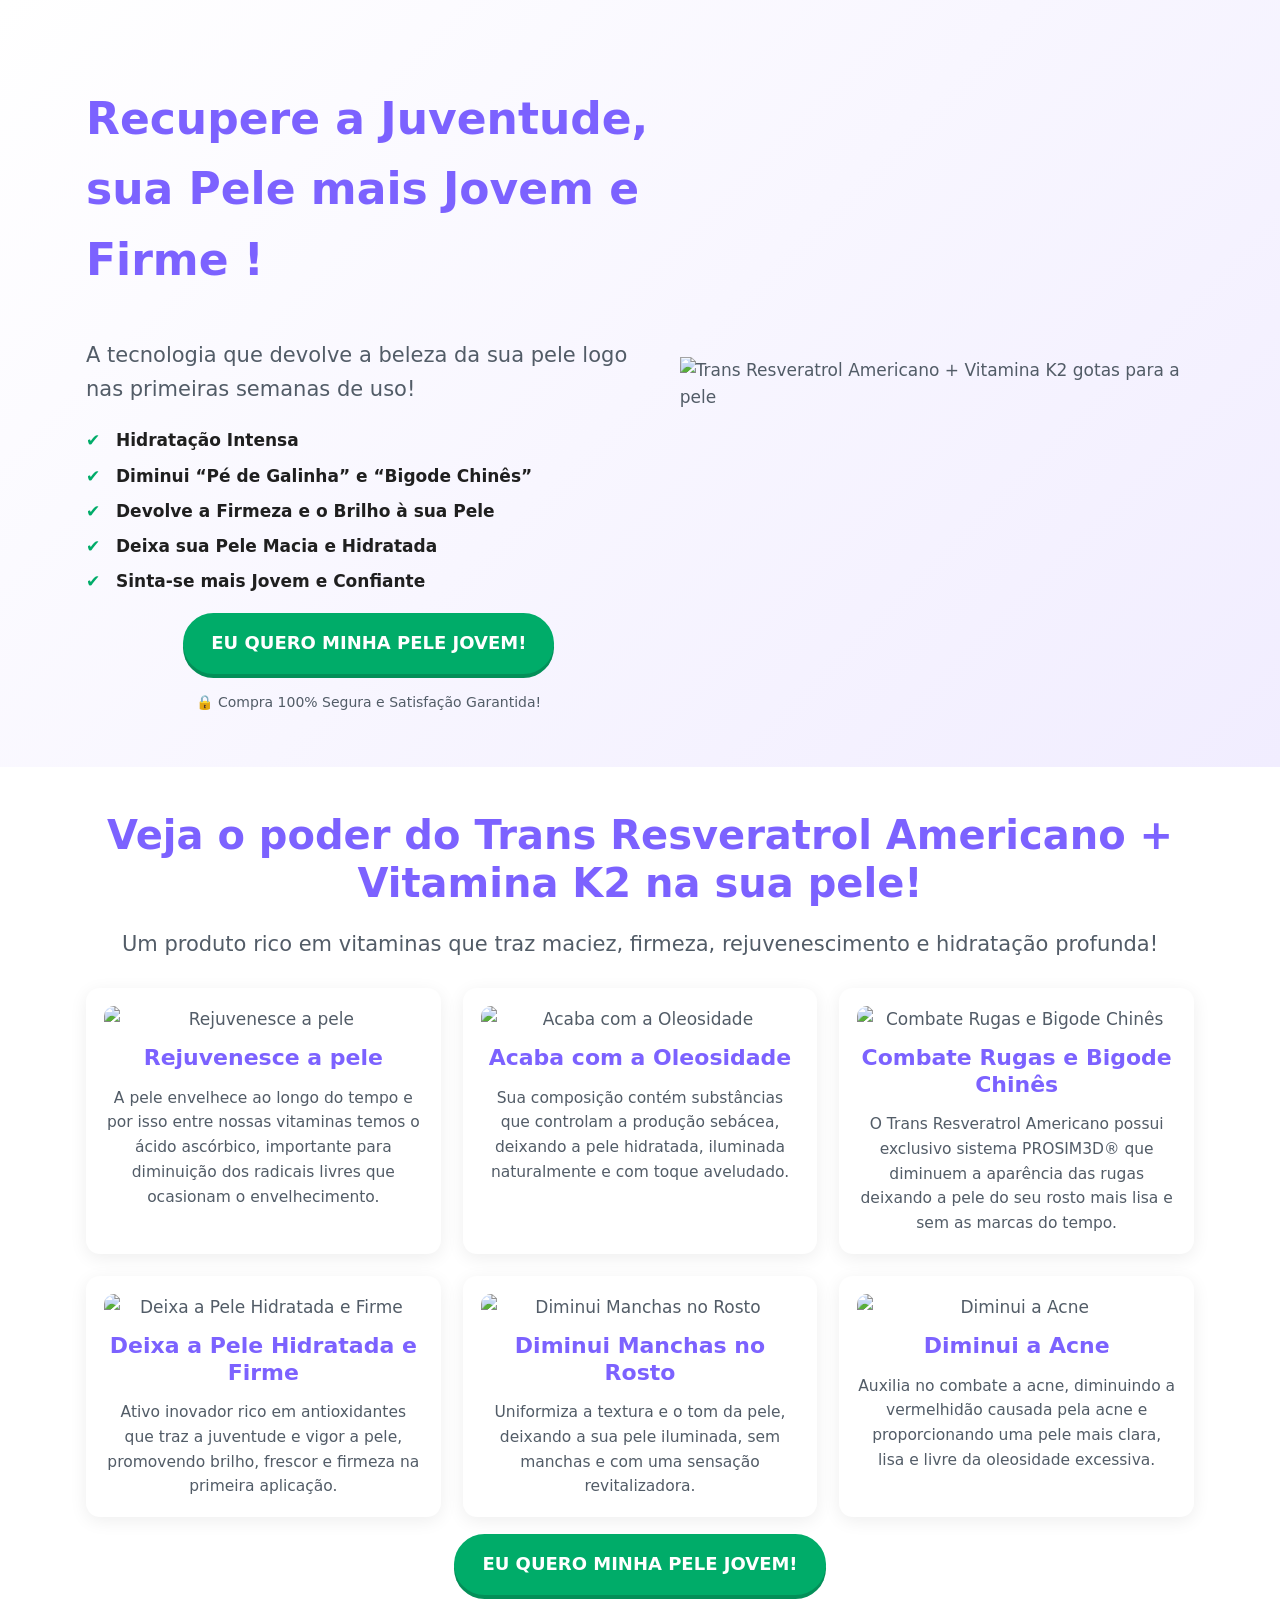
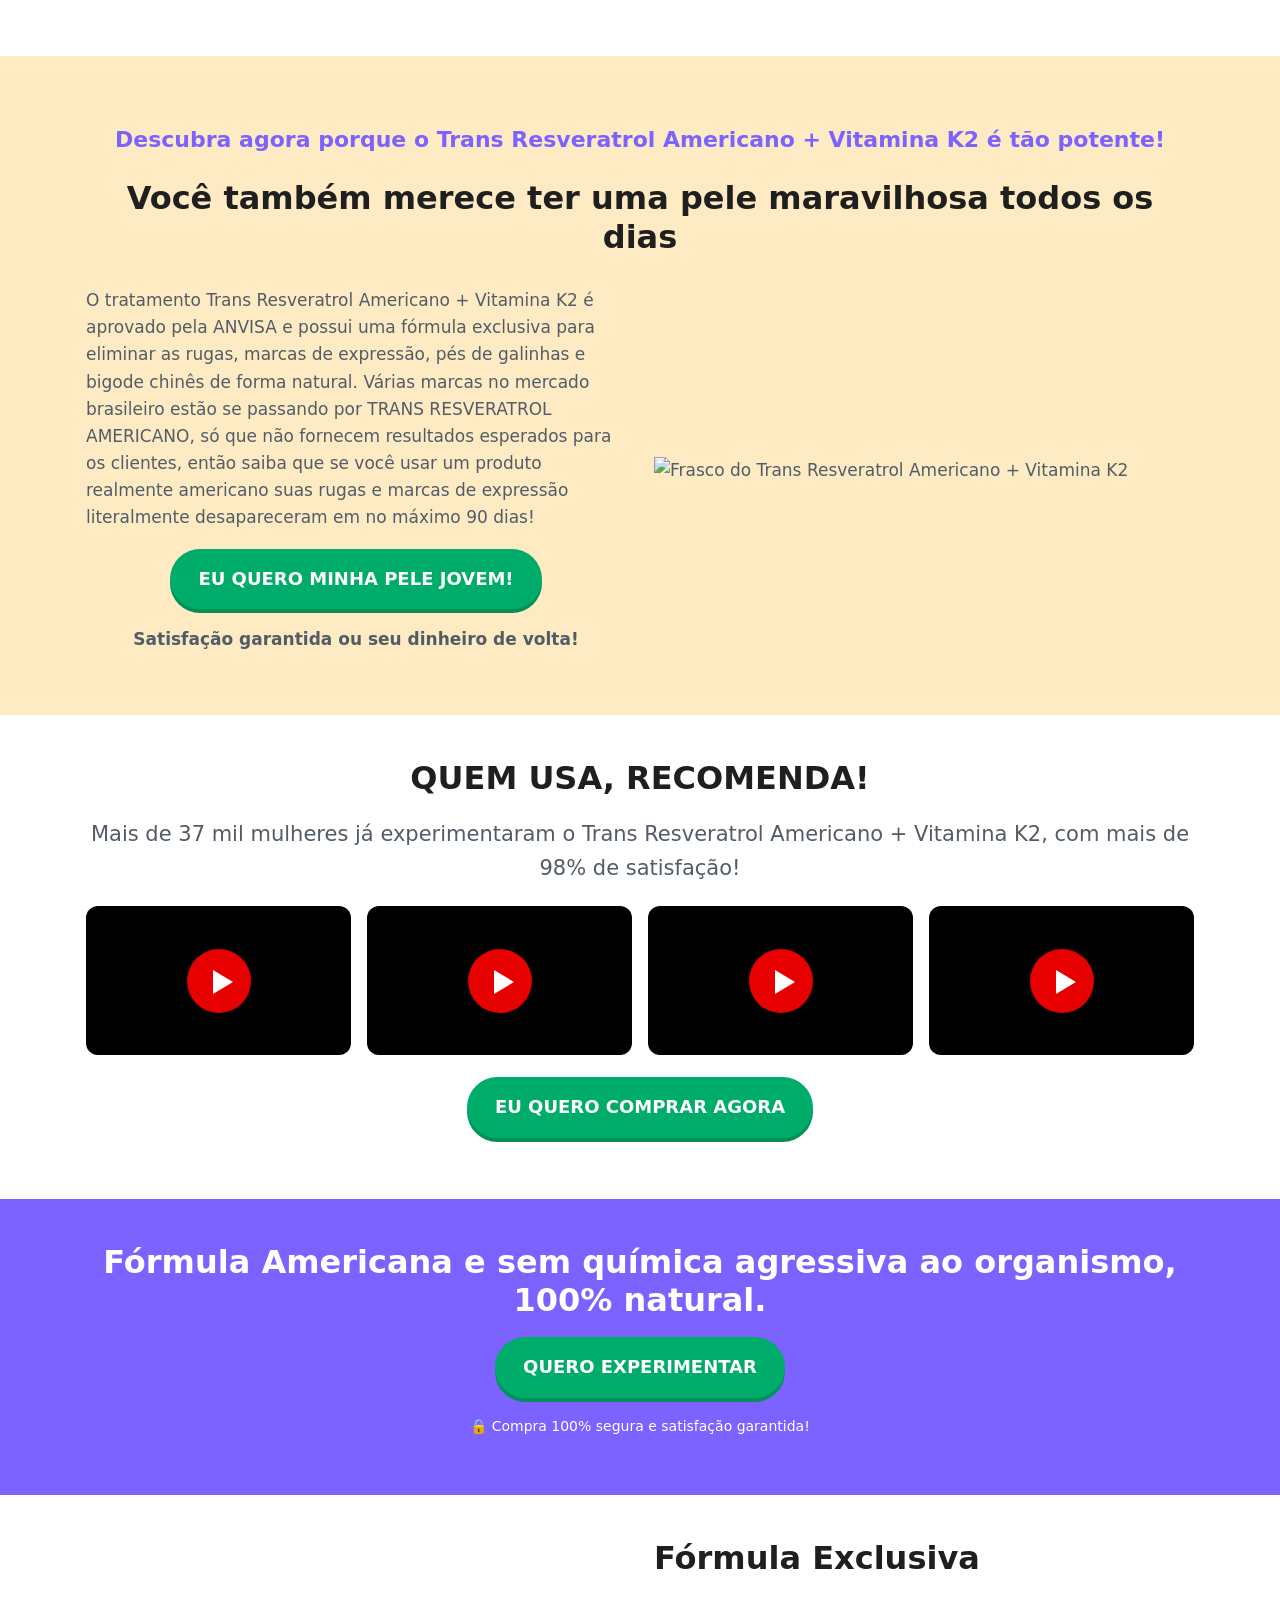
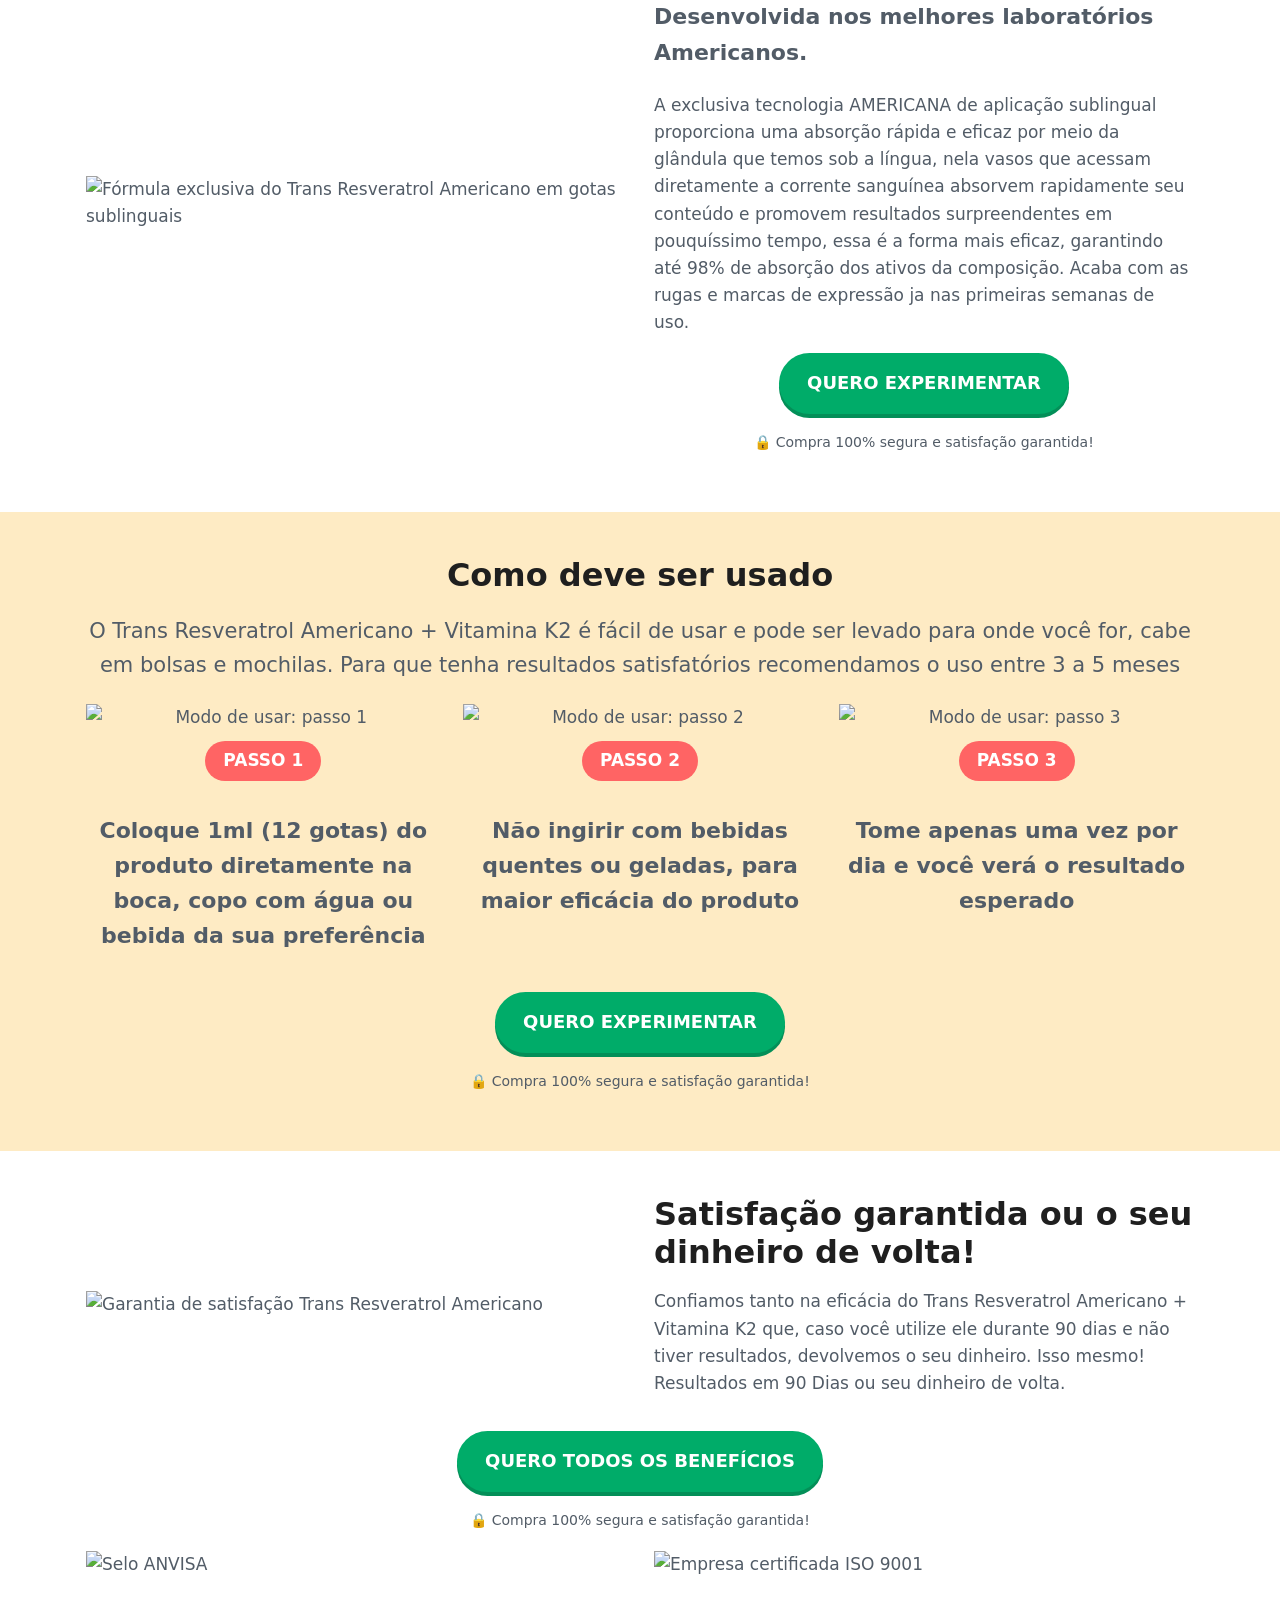
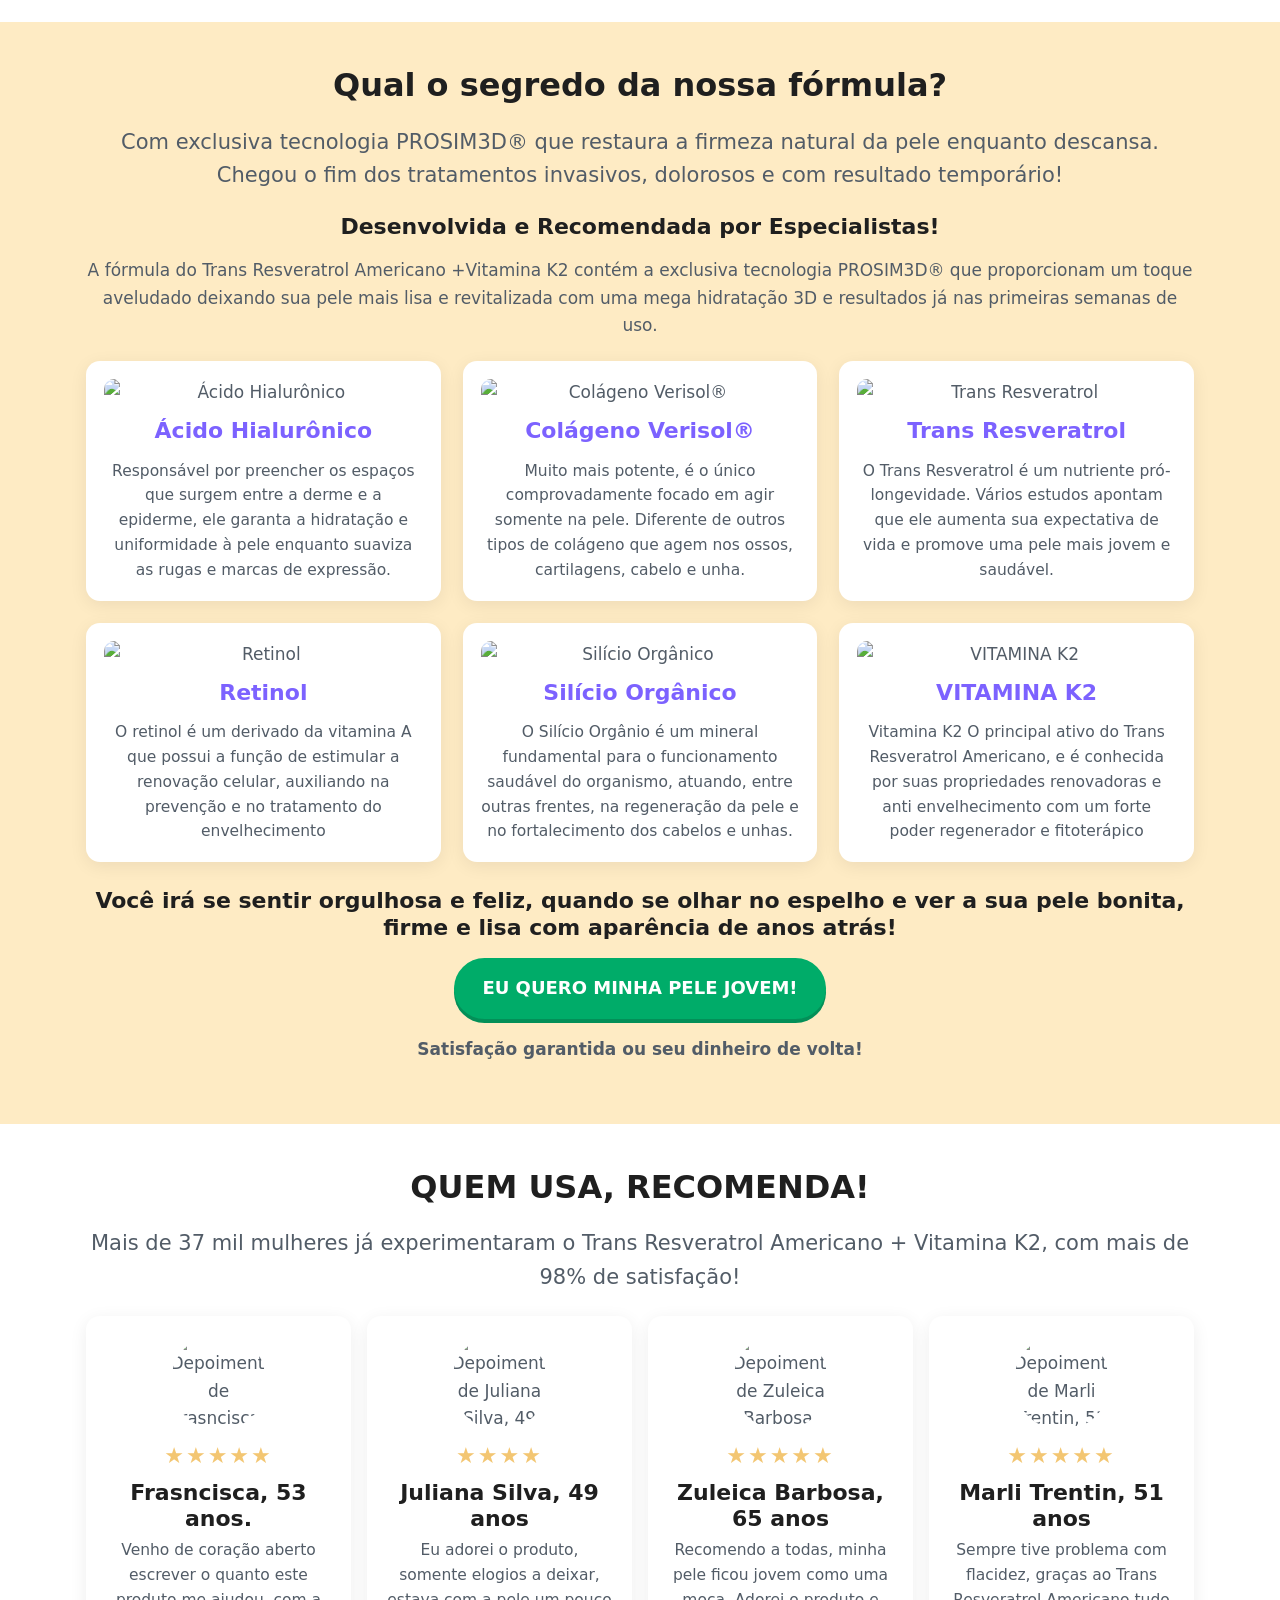
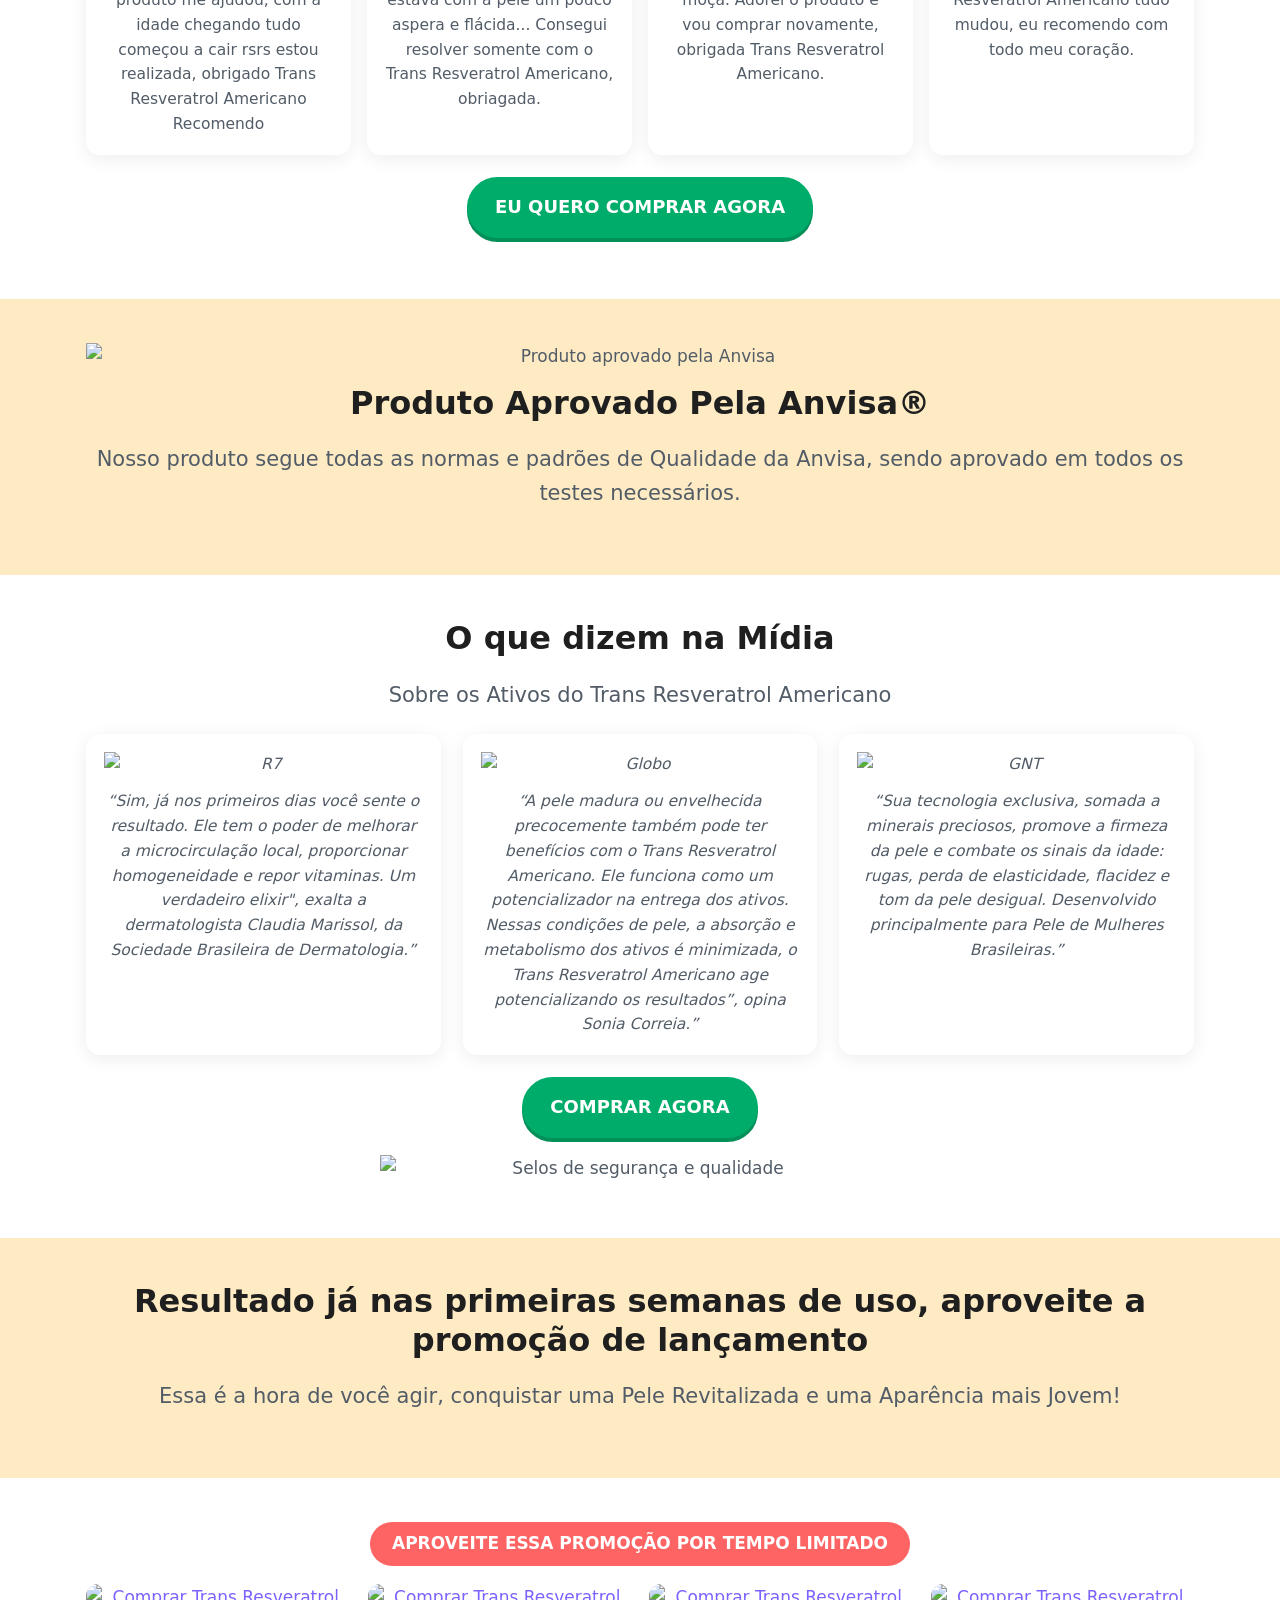
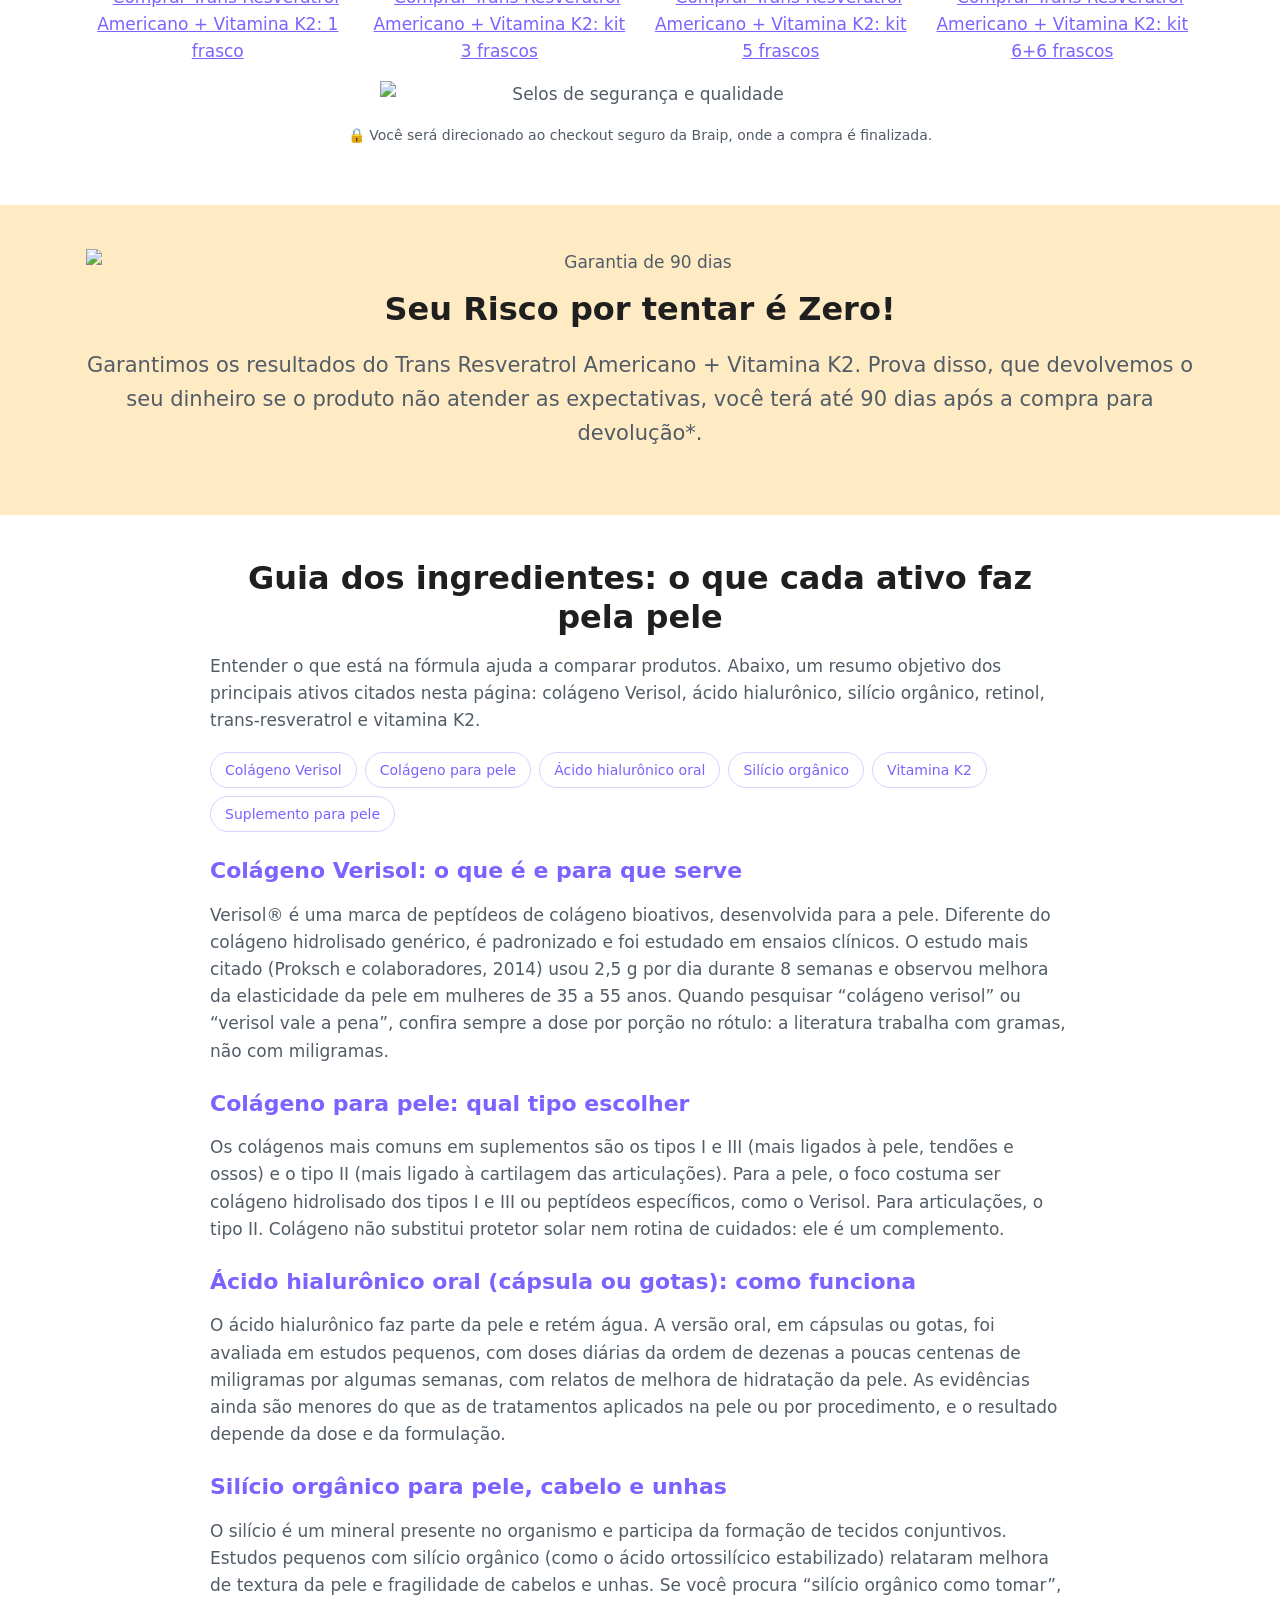
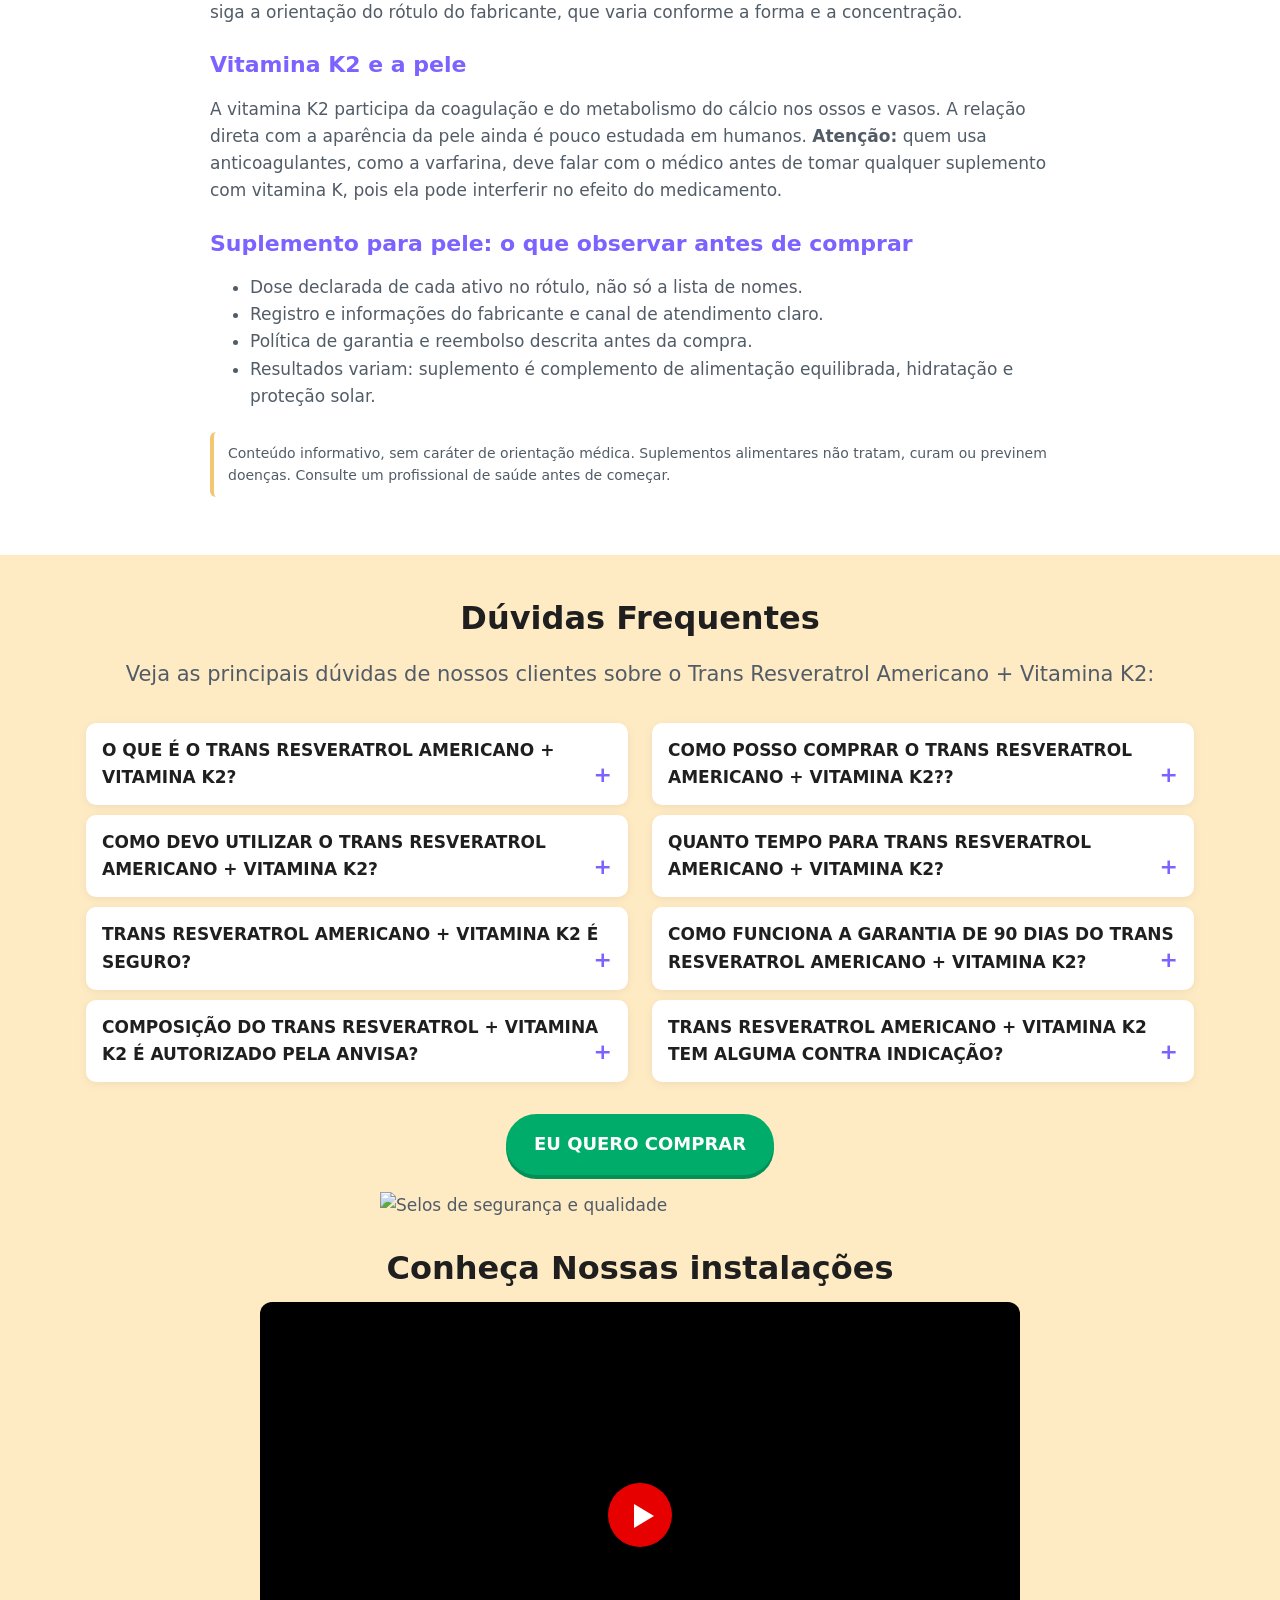
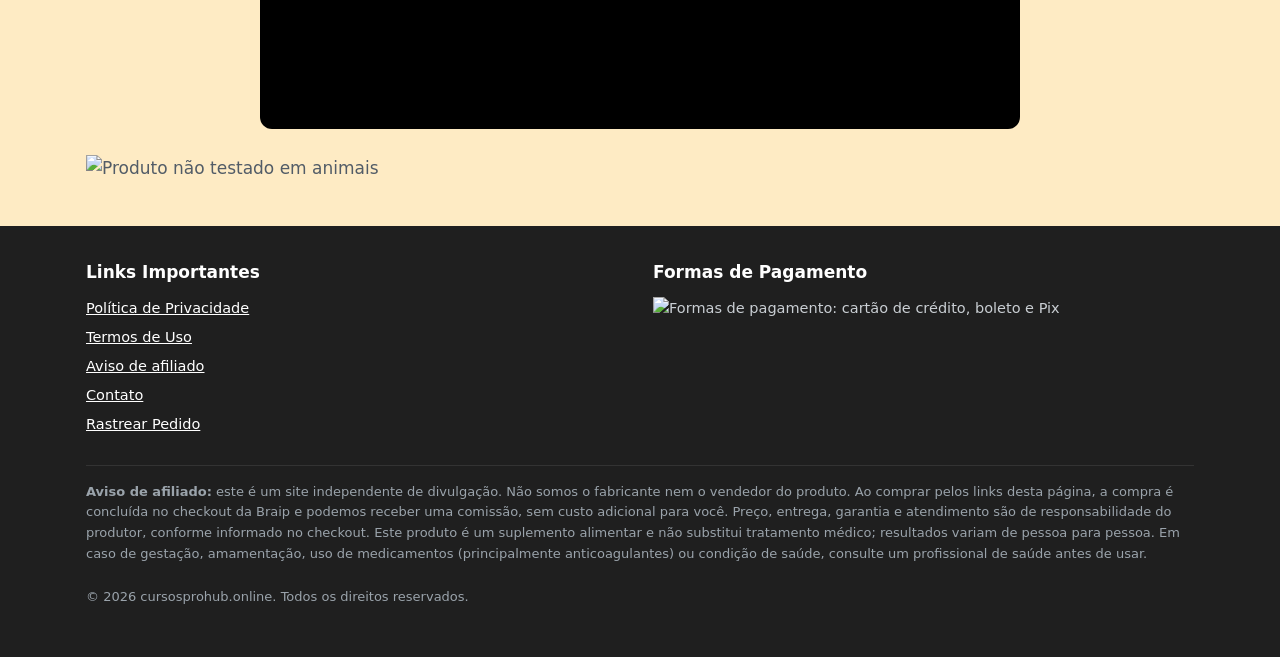
==== index.html @ bbdb51f5 "Site de afiliado Trans Resveratrol: home, páginas institucionais, SEO Co-Authored-By: Claude Sonnet " ====
<!doctype html>
<html lang="pt-BR">
<head>
<meta charset="utf-8">
<meta name="viewport" content="width=device-width,initial-scale=1">
<title>Trans Resveratrol Gotas + Vitamina K2 | Colágeno Verisol para a Pele</title>
<meta name="description" content="Trans Resveratrol Americano + Vitamina K2 em gotas: colágeno Verisol, ácido hialurônico, silício orgânico e retinol para a pele. Veja a fórmula, como usar e os kits.">
<meta name="robots" content="index,follow">
<link rel="canonical" href="https://cursosprohub.online/">
<meta name="theme-color" content="#7C62FF">
<meta property="og:type" content="website">
<meta property="og:locale" content="pt_BR">
<meta property="og:title" content="Trans Resveratrol Gotas + Vitamina K2 | Colágeno Verisol para a Pele">
<meta property="og:description" content="Trans Resveratrol Americano + Vitamina K2 em gotas: colágeno Verisol, ácido hialurônico, silício orgânico e retinol para a pele. Veja a fórmula, como usar e os kits.">
<meta property="og:url" content="https://cursosprohub.online/">
<meta property="og:image" content="https://cursosprohub.online/img/2024-11-Design-sem-nome-7-min.png">
<meta name="twitter:card" content="summary_large_image">
<link rel="stylesheet" href="css/style.css">
<link rel="preconnect" href="https://i.ytimg.com" crossorigin>
<script type="application/ld+json">
{"@context": "https://schema.org", "@graph": [{"@type": "WebSite", "@id": "https://cursosprohub.online/#website", "url": "https://cursosprohub.online/", "name": "Cursos Pro Hub", "inLanguage": "pt-BR"}, {"@type": "WebPage", "@id": "https://cursosprohub.online/#webpage", "url": "https://cursosprohub.online/", "name": "Trans Resveratrol Gotas + Vitamina K2 | Colágeno Verisol para a Pele", "description": "Trans Resveratrol Americano + Vitamina K2 em gotas: colágeno Verisol, ácido hialurônico, silício orgânico e retinol para a pele. Veja a fórmula, como usar e os kits.", "isPartOf": {"@id": "https://cursosprohub.online/#website"}, "inLanguage": "pt-BR", "primaryImageOfPage": {"@type": "ImageObject", "url": "https://cursosprohub.online/img/2024-11-Design-sem-nome-7-min.png"}}]}
</script>
<!-- GOOGLE SEARCH CONSOLE: cole aqui a meta tag de verificação do SEU domínio -->
<!-- GOOGLE TAG / GA4 / PIXEL SEUS: cole aqui (não use os do produtor) -->
</head>
<body>
<header class="hero"><div class="wrap"><div>
<p class="h2">Recupere a Juventude, sua Pele mais Jovem e Firme !</p>
<p class="sub">A tecnologia que devolve a beleza da sua pele logo nas primeiras semanas de uso!</p>
<ul class="checks"><li>Hidratação Intensa</li><li>Diminui “Pé de Galinha” e “Bigode Chinês”</li><li>Devolve a Firmeza e o Brilho à sua Pele</li><li>Deixa sua Pele Macia e Hidratada</li><li>Sinta-se mais Jovem e Confiante</li></ul>
<p class="center"><a class="btn" href="#preco">EU QUERO MINHA PELE JOVEM!</a></p><p class="safe center">Compra 100% Segura e Satisfação Garantida!</p></div><div><img src="img/2024-11-Design-sem-nome-7-min.png" onerror="this.onerror=null;this.src='https://trans-resveratrol.com/wp-content/uploads/2024/11/Design-sem-nome-7-min.png'" alt="Trans Resveratrol Americano + Vitamina K2 gotas para a pele" fetchpriority="high" ></div></div></header>
<main>
<section class="sec center"><div class="wrap">
<h1>Veja o poder do Trans Resveratrol Americano + Vitamina K2 na sua pele!</h1>
<p class="sub">Um produto rico em vitaminas que traz maciez, firmeza, rejuvenescimento e hidratação profunda!</p>
<div class="grid3" style="margin-top:26px">
<div class="card"><img src="img/2024-09-bnf1.jpeg" onerror="this.onerror=null;this.src='https://trans-resveratrol.com/wp-content/uploads/2024/09/bnf1.jpeg'" alt="Rejuvenesce a pele" loading="lazy" decoding="async" ><h3>Rejuvenesce a pele</h3><p>A pele envelhece ao longo do tempo e por isso entre nossas vitaminas temos o ácido ascórbico, importante para diminuição dos radicais livres que ocasionam o envelhecimento.</p></div>
<div class="card"><img src="img/2024-09-bnf2-2.jpeg" onerror="this.onerror=null;this.src='https://trans-resveratrol.com/wp-content/uploads/2024/09/bnf2-2.jpeg'" alt="Acaba com a Oleosidade" loading="lazy" decoding="async" ><h3>Acaba com a Oleosidade</h3><p>Sua composição contém substâncias que controlam a produção sebácea, deixando a pele hidratada, iluminada naturalmente e com toque aveludado.</p></div>
<div class="card"><img src="img/2024-09-bnf3-1.jpeg" onerror="this.onerror=null;this.src='https://trans-resveratrol.com/wp-content/uploads/2024/09/bnf3-1.jpeg'" alt="Combate Rugas e Bigode Chinês" loading="lazy" decoding="async" ><h3>Combate Rugas e Bigode Chinês</h3><p>O Trans Resveratrol Americano possui exclusivo sistema PROSIM3D® que diminuem a aparência das rugas deixando a pele do seu rosto mais lisa e sem as marcas do tempo.</p></div>
<div class="card"><img src="img/2024-09-bnf4-3.jpeg" onerror="this.onerror=null;this.src='https://trans-resveratrol.com/wp-content/uploads/2024/09/bnf4-3.jpeg'" alt="Deixa a Pele Hidratada e Firme" loading="lazy" decoding="async" ><h3>Deixa a Pele Hidratada e Firme</h3><p>Ativo inovador rico em antioxidantes que traz a juventude e vigor a pele, promovendo brilho, frescor e firmeza na primeira aplicação.</p></div>
<div class="card"><img src="img/2024-09-bnf5.jpeg" onerror="this.onerror=null;this.src='https://trans-resveratrol.com/wp-content/uploads/2024/09/bnf5.jpeg'" alt="Diminui Manchas no Rosto" loading="lazy" decoding="async" ><h3>Diminui Manchas no Rosto</h3><p>Uniformiza a textura e o tom da pele, deixando a sua pele iluminada, sem manchas e com uma sensação revitalizadora.</p></div>
<div class="card"><img src="img/2024-09-bnf6.jpeg" onerror="this.onerror=null;this.src='https://trans-resveratrol.com/wp-content/uploads/2024/09/bnf6.jpeg'" alt="Diminui a Acne" loading="lazy" decoding="async" ><h3>Diminui a Acne</h3><p>Auxilia no combate a acne, diminuindo a vermelhidão causada pela acne e proporcionando uma pele mais clara, lisa e livre da oleosidade excessiva.</p></div>
</div>
<p class="center"><a class="btn" href="#preco">EU QUERO MINHA PELE JOVEM!</a></p></div></section>
<section class="sec sec--creme"><div class="wrap">
<p class="h3 center" style="color:var(--roxo)">Descubra agora porque o Trans Resveratrol Americano + Vitamina K2 é tão potente!</p>
<h2 class="center">Você também merece ter uma pele maravilhosa todos os dias</h2>
<div class="two"><div>
<p>O tratamento Trans Resveratrol Americano + Vitamina K2 é aprovado pela ANVISA e possui uma fórmula exclusiva para eliminar as rugas, marcas de expressão, pés de galinhas e bigode chinês de forma natural. Várias marcas no mercado brasileiro estão se passando por TRANS RESVERATROL AMERICANO, só que não fornecem resultados esperados para os clientes, então saiba que se você usar um produto realmente americano suas rugas e marcas de expressão literalmente desapareceram em no máximo 90 dias!</p>
<p class="center"><a class="btn" href="#preco">EU QUERO MINHA PELE JOVEM!</a></p><p class="center"><strong>Satisfação garantida ou seu dinheiro de volta!</strong></p>
</div><div><img src="img/2024-11-Inserir-um-titulo-2-min.png" onerror="this.onerror=null;this.src='https://trans-resveratrol.com/wp-content/uploads/2024/11/Inserir-um-titulo-2-min.png'" alt="Frasco do Trans Resveratrol Americano + Vitamina K2" loading="lazy" decoding="async" ></div></div></div></section>
<section class="sec"><div class="wrap center">
<h2>QUEM USA, RECOMENDA!</h2>
<p class="sub">Mais de 37 mil mulheres já experimentaram o Trans Resveratrol Americano + Vitamina K2, com mais de 98% de satisfação!</p>
<div class="videos">
<button class="yt" type="button" data-id="k4KVqRj69Eo" aria-label="Depoimento 1" style="background-image:url(https://i.ytimg.com/vi/k4KVqRj69Eo/hqdefault.jpg)"></button>
<button class="yt" type="button" data-id="SPPKQ3X06C0" aria-label="Depoimento 2" style="background-image:url(https://i.ytimg.com/vi/SPPKQ3X06C0/hqdefault.jpg)"></button>
<button class="yt" type="button" data-id="vZ24VZGM20s" aria-label="Depoimento 3" style="background-image:url(https://i.ytimg.com/vi/vZ24VZGM20s/hqdefault.jpg)"></button>
<button class="yt" type="button" data-id="AN959-Y6QOg" aria-label="Depoimento 4" style="background-image:url(https://i.ytimg.com/vi/AN959-Y6QOg/hqdefault.jpg)"></button>
</div>
<div style="margin-top:22px"><p class="center"><a class="btn" href="#preco">EU QUERO COMPRAR AGORA</a></p></div></div></section>
<section class="sec sec--roxo center"><div class="wrap">
<h2>Fórmula Americana e sem química agressiva ao organismo, 100% natural.</h2>
<p class="center"><a class="btn" href="#preco">Quero experimentar</a></p><p class="safe center">Compra 100% segura e satisfação garantida!</p></div></section>
<section class="sec"><div class="wrap"><div class="two"><div><img src="img/2024-11-Inserir-um-titulo-3-min.png" onerror="this.onerror=null;this.src='https://trans-resveratrol.com/wp-content/uploads/2024/11/Inserir-um-titulo-3-min.png'" alt="Fórmula exclusiva do Trans Resveratrol Americano em gotas sublinguais" loading="lazy" decoding="async" ></div><div>
<h2>Fórmula Exclusiva</h2>
<p class="h3">Desenvolvida nos melhores laboratórios Americanos.</p>
<p>A exclusiva tecnologia AMERICANA de aplicação sublingual proporciona uma absorção rápida e eficaz por meio da glândula que temos sob a língua, nela vasos que acessam diretamente a corrente sanguínea absorvem rapidamente seu conteúdo e promovem resultados surpreendentes em pouquíssimo tempo, essa é a forma mais eficaz, garantindo até 98% de absorção dos ativos da composição. Acaba com as rugas e marcas de expressão ja nas primeiras semanas de uso.</p>
<p class="center"><a class="btn" href="#preco">Quero experimentar</a></p><p class="safe center">Compra 100% segura e satisfação garantida!</p></div></div></div></section>
<section class="sec sec--creme"><div class="wrap center">
<h2>Como deve ser usado</h2>
<p class="sub">O Trans Resveratrol Americano + Vitamina K2 é fácil de usar e pode ser levado para onde você for, cabe em bolsas e mochilas. Para que tenha resultados satisfatórios recomendamos o uso entre 3 a 5 meses</p>
<div class="steps" style="margin-top:22px">
<div class="step"><img src="img/2024-09-Modo-de-usar-1-3.png" onerror="this.onerror=null;this.src='https://trans-resveratrol.com/wp-content/uploads/2024/09/Modo-de-usar-1-3.png'" alt="Modo de usar: passo 1" loading="lazy" decoding="async" ><span class="tag">PASSO 1</span><p class="h3">Coloque 1ml (12 gotas) do produto diretamente na boca, copo com água ou bebida da sua preferência</p></div>
<div class="step"><img src="img/2024-09-Modo-de-usar-2-2.png" onerror="this.onerror=null;this.src='https://trans-resveratrol.com/wp-content/uploads/2024/09/Modo-de-usar-2-2.png'" alt="Modo de usar: passo 2" loading="lazy" decoding="async" ><span class="tag">PASSO 2</span><p class="h3">Não ingirir com bebidas quentes ou geladas, para maior eficácia do produto</p></div>
<div class="step"><img src="img/2024-09-Modo-de-usar-3-1.png" onerror="this.onerror=null;this.src='https://trans-resveratrol.com/wp-content/uploads/2024/09/Modo-de-usar-3-1.png'" alt="Modo de usar: passo 3" loading="lazy" decoding="async" ><span class="tag">PASSO 3</span><p class="h3">Tome apenas uma vez por dia e você verá o resultado esperado</p></div>
</div>
<p class="center"><a class="btn" href="#preco">Quero experimentar</a></p><p class="safe center">Compra 100% segura e satisfação garantida!</p></div></section>
<section class="sec"><div class="wrap">
<div class="two"><div><img src="img/2024-11-Resveratrol-Adalberto-2-min.png" onerror="this.onerror=null;this.src='https://trans-resveratrol.com/wp-content/uploads/2024/11/Resveratrol-Adalberto-2-min.png'" alt="Garantia de satisfação Trans Resveratrol Americano" loading="lazy" decoding="async" ></div><div>
<h2>Satisfação garantida ou o seu dinheiro de volta!</h2>
<p>Confiamos tanto na eficácia do Trans Resveratrol Americano + Vitamina K2 que, caso você utilize ele durante 90 dias e não tiver resultados, devolvemos o seu dinheiro. Isso mesmo! Resultados em 90 Dias ou seu dinheiro de volta.</p></div></div>
<p class="center"><a class="btn" href="#preco">Quero todos os benefícios</a></p><p class="safe center">Compra 100% segura e satisfação garantida!</p><div class="two" style="margin-top:20px"><div><img src="img/2024-09-anvisa.png" onerror="this.onerror=null;this.src='https://trans-resveratrol.com/wp-content/uploads/2024/09/anvisa.png'" alt="Selo ANVISA" loading="lazy" decoding="async" ></div><div><img src="img/2024-09-empresa-certificada-iso-9001.png" onerror="this.onerror=null;this.src='https://trans-resveratrol.com/wp-content/uploads/2024/09/empresa-certificada-iso-9001.png'" alt="Empresa certificada ISO 9001" loading="lazy" decoding="async" ></div></div></div></section>
<section class="sec sec--creme" id="formula"><div class="wrap center">
<h2>Qual o segredo da nossa fórmula?</h2>
<p class="sub">Com exclusiva tecnologia PROSIM3D® que restaura a firmeza natural da pele enquanto descansa. Chegou o fim dos tratamentos invasivos, dolorosos e com resultado temporário!</p>
<h3 style="margin-top:18px">Desenvolvida e Recomendada por Especialistas!</h3>
<p>A fórmula do Trans Resveratrol Americano +Vitamina K2 contém a exclusiva tecnologia PROSIM3D® que proporcionam um toque aveludado deixando sua pele mais lisa e revitalizada com uma mega hidratação 3D e resultados já nas primeiras semanas de uso.</p>
<div class="grid3" style="margin-top:22px">
<div class="card"><img src="img/2024-09-icon-formula2.jpeg" onerror="this.onerror=null;this.src='https://trans-resveratrol.com/wp-content/uploads/2024/09/icon-formula2.jpeg'" alt="Ácido Hialurônico" loading="lazy" decoding="async" ><h3>Ácido Hialurônico</h3><p>Responsável por preencher os espaços que surgem entre a derme e a epiderme, ele garanta a hidratação e uniformidade à pele enquanto suaviza as rugas e marcas de expressão.</p></div>
<div class="card"><img src="img/2024-09-icon-formula3.jpeg" onerror="this.onerror=null;this.src='https://trans-resveratrol.com/wp-content/uploads/2024/09/icon-formula3.jpeg'" alt="Colágeno Verisol®" loading="lazy" decoding="async" ><h3>Colágeno Verisol®</h3><p>Muito mais potente, é o único comprovadamente focado em agir somente na pele. Diferente de outros tipos de colágeno que agem nos ossos, cartilagens, cabelo e unha.</p></div>
<div class="card"><img src="img/2024-09-icon-formula1.jpeg" onerror="this.onerror=null;this.src='https://trans-resveratrol.com/wp-content/uploads/2024/09/icon-formula1.jpeg'" alt="Trans Resveratrol" loading="lazy" decoding="async" ><h3>Trans Resveratrol</h3><p>O Trans Resveratrol é um nutriente pró-longevidade. Vários estudos apontam que ele aumenta sua expectativa de vida e promove uma pele mais jovem e saudável.</p></div>
<div class="card"><img src="img/2024-09-icon-formula4.jpeg" onerror="this.onerror=null;this.src='https://trans-resveratrol.com/wp-content/uploads/2024/09/icon-formula4.jpeg'" alt="Retinol" loading="lazy" decoding="async" ><h3>Retinol</h3><p>O retinol é um derivado da vitamina A que possui a função de estimular a renovação celular, auxiliando na prevenção e no tratamento do envelhecimento</p></div>
<div class="card"><img src="img/2024-09-b6.jpg" onerror="this.onerror=null;this.src='https://trans-resveratrol.com/wp-content/uploads/2024/09/b6.jpg'" alt="Silício Orgânico" loading="lazy" decoding="async" ><h3>Silício Orgânico</h3><p>O Silício Orgânio é um mineral fundamental para o funcionamento saudável do organismo, atuando, entre outras frentes, na regeneração da pele e no fortalecimento dos cabelos e unhas.</p></div>
<div class="card"><img src="img/2024-09-K2-REDONDO.png" onerror="this.onerror=null;this.src='https://trans-resveratrol.com/wp-content/uploads/2024/09/K2-REDONDO.png'" alt="VITAMINA K2" loading="lazy" decoding="async" ><h3>VITAMINA K2</h3><p>Vitamina K2 O principal ativo do Trans Resveratrol Americano, e é conhecida por suas propriedades renovadoras e anti envelhecimento com um forte poder regenerador e fitoterápico</p></div>
</div>
<h3 style="margin-top:26px">Você irá se sentir orgulhosa e feliz, quando se olhar no espelho e ver a sua pele bonita, firme e lisa com aparência de anos atrás!</h3>
<p class="center"><a class="btn" href="#preco">EU QUERO MINHA PELE JOVEM!</a></p><p class="center"><strong>Satisfação garantida ou seu dinheiro de volta!</strong></p></div></section>
<section class="sec"><div class="wrap center">
<h2>QUEM USA, RECOMENDA!</h2>
<p class="sub">Mais de 37 mil mulheres já experimentaram o Trans Resveratrol Americano + Vitamina K2, com mais de 98% de satisfação!</p>
<div class="videos" style="margin-top:22px">
<div class="depo"><img src="img/2024-09-cliente-2-1.webp" onerror="this.onerror=null;this.src='https://trans-resveratrol.com/wp-content/uploads/2024/09/cliente-2-1.webp'" alt="Depoimento de Frasncisca, 53 anos" loading="lazy" decoding="async" ><div class="stars" aria-hidden="true">★★★★★</div><h3>Frasncisca, 53 anos.</h3><p>Venho de coração aberto escrever o quanto este produto me ajudou, com a idade chegando tudo começou a cair rsrs estou realizada, obrigado Trans Resveratrol Americano Recomendo</p></div>
<div class="depo"><img src="img/2024-09-cliente-4-1.webp" onerror="this.onerror=null;this.src='https://trans-resveratrol.com/wp-content/uploads/2024/09/cliente-4-1.webp'" alt="Depoimento de Juliana Silva, 49 anos" loading="lazy" decoding="async" ><div class="stars" aria-hidden="true">★★★★</div><h3>Juliana Silva, 49 anos</h3><p>Eu adorei o produto, somente elogios a deixar, estava com a pele um pouco aspera e flácida... Consegui resolver somente com o Trans Resveratrol Americano, obriagada.</p></div>
<div class="depo"><img src="img/2024-09-cliente-1-1.webp" onerror="this.onerror=null;this.src='https://trans-resveratrol.com/wp-content/uploads/2024/09/cliente-1-1.webp'" alt="Depoimento de Zuleica Barbosa, 65 anos" loading="lazy" decoding="async" ><div class="stars" aria-hidden="true">★★★★★</div><h3>Zuleica Barbosa, 65 anos</h3><p>Recomendo a todas, minha pele ficou jovem como uma moça. Adorei o produto e vou comprar novamente, obrigada Trans Resveratrol Americano.</p></div>
<div class="depo"><img src="img/2024-09-cliente-5-1.webp" onerror="this.onerror=null;this.src='https://trans-resveratrol.com/wp-content/uploads/2024/09/cliente-5-1.webp'" alt="Depoimento de Marli Trentin, 51 anos" loading="lazy" decoding="async" ><div class="stars" aria-hidden="true">★★★★★</div><h3>Marli Trentin, 51 anos</h3><p>Sempre tive problema com flacidez, graças ao Trans Resveratrol Americano tudo mudou, eu recomendo com todo meu coração.</p></div>
</div>
<div style="margin-top:22px"><p class="center"><a class="btn" href="#preco">EU QUERO COMPRAR AGORA</a></p></div></div></section>
<section class="sec sec--creme"><div class="wrap center"><img src="img/2024-11-Resveratrol-Adalberto-1-min.png" onerror="this.onerror=null;this.src='https://trans-resveratrol.com/wp-content/uploads/2024/11/Resveratrol-Adalberto-1-min.png'" alt="Produto aprovado pela Anvisa" loading="lazy" decoding="async" style="margin:0 auto 14px"><h2>Produto Aprovado Pela Anvisa®</h2>
<p class="sub">Nosso produto segue todas as normas e padrões de Qualidade da Anvisa, sendo aprovado em todos os testes necessários.</p></div></section>
<section class="sec midia"><div class="wrap center">
<h2>O que dizem na Mídia</h2>
<p class="sub">Sobre os Ativos do Trans Resveratrol Americano</p>
<div class="grid3" style="margin-top:22px">
<blockquote><img src="img/2024-09-r7-1-1.webp" onerror="this.onerror=null;this.src='https://trans-resveratrol.com/wp-content/uploads/2024/09/r7-1-1.webp'" alt="R7" loading="lazy" decoding="async" >“Sim, já nos primeiros dias você sente o resultado. Ele tem o poder de melhorar a microcirculação local, proporcionar homogeneidade e repor vitaminas. Um verdadeiro elixir", exalta a dermatologista Claudia Marissol, da Sociedade Brasileira de Dermatologia.”</blockquote>
<blockquote><img src="img/2024-09-globo-1-1.webp" onerror="this.onerror=null;this.src='https://trans-resveratrol.com/wp-content/uploads/2024/09/globo-1-1.webp'" alt="Globo" loading="lazy" decoding="async" >“A pele madura ou envelhecida precocemente também pode ter benefícios com o Trans Resveratrol Americano. Ele funciona como um potencializador na entrega dos ativos. Nessas condições de pele, a absorção e metabolismo dos ativos é minimizada, o Trans Resveratrol Americano age potencializando os resultados”, opina Sonia Correia.”</blockquote>
<blockquote><img src="img/2024-09-gnt-1.webp" onerror="this.onerror=null;this.src='https://trans-resveratrol.com/wp-content/uploads/2024/09/gnt-1.webp'" alt="GNT" loading="lazy" decoding="async" >“Sua tecnologia exclusiva, somada a minerais preciosos, promove a firmeza da pele e combate os sinais da idade: rugas, perda de elasticidade, flacidez e tom da pele desigual. Desenvolvido principalmente para Pele de Mulheres Brasileiras.”</blockquote>
</div>
<div style="margin-top:22px"><p class="center"><a class="btn" href="#preco">COMPRAR AGORA</a></p></div><img src="img/2024-09-selos-2.png" onerror="this.onerror=null;this.src='https://trans-resveratrol.com/wp-content/uploads/2024/09/selos-2.png'" alt="Selos de segurança e qualidade" loading="lazy" decoding="async" class="selos"></div></section>
<section class="sec sec--creme center"><div class="wrap">
<h2>Resultado já nas primeiras semanas de uso, aproveite a promoção de lançamento</h2>
<p class="sub">Essa é a hora de você agir, conquistar uma Pele Revitalizada e uma Aparência mais Jovem!</p>
</div></section>
<section class="sec center" id="preco"><div class="wrap">
<span class="badge">APROVEITE ESSA PROMOÇÃO POR TEMPO LIMITADO</span>
<div class="preco-grid">
<a href="https://ev.braip.com/ref?pl=plaz049m&ck=chepw40z&af=afijpz4jlj" target="_blank" rel="sponsored nofollow noopener"><img src="img/2024-12-3.png" onerror="this.onerror=null;this.src='https://trans-resveratrol.com/wp-content/uploads/2024/12/3.png'" alt="Comprar Trans Resveratrol Americano + Vitamina K2: 1 frasco" loading="lazy" decoding="async" ></a>
<a href="https://ev.braip.com/ref?pl=plaglr1v&ck=che75dwl&af=afijpz4jlj" target="_blank" rel="sponsored nofollow noopener"><img src="img/2024-12-2-4.png" onerror="this.onerror=null;this.src='https://trans-resveratrol.com/wp-content/uploads/2024/12/2-4.png'" alt="Comprar Trans Resveratrol Americano + Vitamina K2: kit 3 frascos" loading="lazy" decoding="async" ></a>
<a href="https://ev.braip.com/ref?pl=plaglrvm&ck=che75dwl&af=afijpz4jlj" target="_blank" rel="sponsored nofollow noopener"><img src="img/2024-12-1-3.png" onerror="this.onerror=null;this.src='https://trans-resveratrol.com/wp-content/uploads/2024/12/1-3.png'" alt="Comprar Trans Resveratrol Americano + Vitamina K2: kit 5 frascos" loading="lazy" decoding="async" ></a>
<a href="https://ev.braip.com/ref?pl=plazwngz&ck=che75dwl&af=afijpz4jlj" target="_blank" rel="sponsored nofollow noopener"><img src="img/2024-12-Kits-Trans-Resveratrol-Gotas-Canva.jpg" onerror="this.onerror=null;this.src='https://trans-resveratrol.com/wp-content/uploads/2024/12/Kits-Trans-Resveratrol-Gotas-Canva.jpg'" alt="Comprar Trans Resveratrol Americano + Vitamina K2: kit 6+6 frascos" loading="lazy" decoding="async" ></a>
</div><img src="img/2024-09-selos-2.png" onerror="this.onerror=null;this.src='https://trans-resveratrol.com/wp-content/uploads/2024/09/selos-2.png'" alt="Selos de segurança e qualidade" loading="lazy" decoding="async" class="selos"><p class="safe">Você será direcionado ao checkout seguro da Braip, onde a compra é finalizada.</p></div></section>
<section class="sec sec--creme center"><div class="wrap"><img src="img/2024-09-90-dias.jpg" onerror="this.onerror=null;this.src='https://trans-resveratrol.com/wp-content/uploads/2024/09/90-dias.jpg'" alt="Garantia de 90 dias" loading="lazy" decoding="async" style="margin:0 auto 14px"><h2>Seu Risco por tentar é Zero!</h2>
<p class="sub">Garantimos os resultados do Trans Resveratrol Americano + Vitamina K2. Prova disso, que devolvemos o seu dinheiro se o produto não atender as expectativas, você terá até 90 dias após a compra para devolução*.</p></div></section>
<section class="sec" id="guia"><div class="wrap"><div class="guia">
<h2 class="center">Guia dos ingredientes: o que cada ativo faz pela pele</h2>
<p>Entender o que está na fórmula ajuda a comparar produtos. Abaixo, um resumo objetivo dos principais ativos citados nesta página: colágeno Verisol, ácido hialurônico, silício orgânico, retinol, trans-resveratrol e vitamina K2.</p>
<ul class="toc"><li><a href="#verisol">Colágeno Verisol</a></li><li><a href="#colageno-pele">Colágeno para pele</a></li><li><a href="#hialuronico">Ácido hialurônico oral</a></li><li><a href="#silicio">Silício orgânico</a></li><li><a href="#k2">Vitamina K2</a></li><li><a href="#suplemento-pele">Suplemento para pele</a></li></ul>

<h3 id="verisol">Colágeno Verisol: o que é e para que serve</h3>
<p>Verisol® é uma marca de peptídeos de colágeno bioativos, desenvolvida para a pele. Diferente do colágeno hidrolisado genérico, é padronizado e foi estudado em ensaios clínicos. O estudo mais citado (Proksch e colaboradores, 2014) usou 2,5 g por dia durante 8 semanas e observou melhora da elasticidade da pele em mulheres de 35 a 55 anos. Quando pesquisar “colágeno verisol” ou “verisol vale a pena”, confira sempre a dose por porção no rótulo: a literatura trabalha com gramas, não com miligramas.</p>

<h3 id="colageno-pele">Colágeno para pele: qual tipo escolher</h3>
<p>Os colágenos mais comuns em suplementos são os tipos I e III (mais ligados à pele, tendões e ossos) e o tipo II (mais ligado à cartilagem das articulações). Para a pele, o foco costuma ser colágeno hidrolisado dos tipos I e III ou peptídeos específicos, como o Verisol. Para articulações, o tipo II. Colágeno não substitui protetor solar nem rotina de cuidados: ele é um complemento.</p>

<h3 id="hialuronico">Ácido hialurônico oral (cápsula ou gotas): como funciona</h3>
<p>O ácido hialurônico faz parte da pele e retém água. A versão oral, em cápsulas ou gotas, foi avaliada em estudos pequenos, com doses diárias da ordem de dezenas a poucas centenas de miligramas por algumas semanas, com relatos de melhora de hidratação da pele. As evidências ainda são menores do que as de tratamentos aplicados na pele ou por procedimento, e o resultado depende da dose e da formulação.</p>

<h3 id="silicio">Silício orgânico para pele, cabelo e unhas</h3>
<p>O silício é um mineral presente no organismo e participa da formação de tecidos conjuntivos. Estudos pequenos com silício orgânico (como o ácido ortossilícico estabilizado) relataram melhora de textura da pele e fragilidade de cabelos e unhas. Se você procura “silício orgânico como tomar”, siga a orientação do rótulo do fabricante, que varia conforme a forma e a concentração.</p>

<h3 id="k2">Vitamina K2 e a pele</h3>
<p>A vitamina K2 participa da coagulação e do metabolismo do cálcio nos ossos e vasos. A relação direta com a aparência da pele ainda é pouco estudada em humanos. <strong>Atenção:</strong> quem usa anticoagulantes, como a varfarina, deve falar com o médico antes de tomar qualquer suplemento com vitamina K, pois ela pode interferir no efeito do medicamento.</p>

<h3 id="suplemento-pele">Suplemento para pele: o que observar antes de comprar</h3>
<ul>
<li>Dose declarada de cada ativo no rótulo, não só a lista de nomes.</li>
<li>Registro e informações do fabricante e canal de atendimento claro.</li>
<li>Política de garantia e reembolso descrita antes da compra.</li>
<li>Resultados variam: suplemento é complemento de alimentação equilibrada, hidratação e proteção solar.</li>
</ul>
<p class="nota">Conteúdo informativo, sem caráter de orientação médica. Suplementos alimentares não tratam, curam ou previnem doenças. Consulte um profissional de saúde antes de começar.</p>
</div></div></section>
<section class="sec sec--creme" id="duvidas"><div class="wrap">
<h2 class="center">Dúvidas Frequentes</h2>
<p class="sub center">Veja as principais dúvidas de nossos clientes sobre o Trans Resveratrol Americano + Vitamina K2:</p>
<div class="faq">
<div>
<details><summary>O QUE É O TRANS RESVERATROL AMERICANO + VITAMINA K2?</summary><div><p>Trans Resveratrol Americano + VITAMINA K2 é diferente de tudo que você já utilizou antes, isso porque é a primeira vez que a ciência consegue juntar tantos ativos poderosos em uma só composição: Ácido Hialurônico + Retinol + Trans Resveratrol + VITAMINA k2 + Vitaminas e + Verisol</p></div></details>
<details><summary>COMO DEVO UTILIZAR O TRANS RESVERATROL AMERICANO + VITAMINA K2?</summary><div><p>Tudo o que você precisará fazer é ingerir 20 gotas pela manhã ou a noite, conforme sua preferencia. Preferencialmente embaixo da língua. Nossa fórmula é ultra concentrada!.</p><p>Proporcionando o  tratamento de dentro para fora mais poderoso do mercado atual, sendo 100% absorvido pelo organismo graças a composição líquida.</p><p>Atuando diretamente na produção de colágeno, restauração de células velhas e proporcionando uma pele firme e livre das rugas.</p></div></details>
<details><summary>TRANS RESVERATROL AMERICANO + VITAMINA K2 É SEGURO?</summary><div><p>Totalmente seguro, sem nenhuma contraindicação ou efeito colateral. No entanto, você não deve interromper o uso de remédios ou da insulina sem a autorização médica.</p></div></details>
<details><summary>COMPOSIÇÃO DO TRANS RESVERATROL + VITAMINA K2 É AUTORIZADO PELA ANVISA?</summary><div><p>Sim, os ingredientes utilizados são autorizados para uso em suplementos alimentares, conforme Instrução Normativa – IN N° 28/2018. As concentrações dos ingredientes são calculadas de acordo com a RDC nº 269/2005 e IN 28/2018. Por ser natural, este produto não é considerado medicamento.</p></div></details>
</div><div>
<details><summary>COMO POSSO COMPRAR O TRANS RESVERATROL AMERICANO + VITAMINA K2??</summary><div><p>Basta escolher o kit que mais combina com você. Trans resveratrol Americano pode ser pago a vista, através de boleto bancário, ou através de cartão de crédito parcelado em até 12x.</p></div></details>
<details><summary>QUANTO TEMPO PARA TRANS RESVERATROL AMERICANO + VITAMINA K2?</summary><div><p>É recomendando o uso por 3 meses consecutivos para obter os melhores resultados. No entanto, há relato de pessoas que já sentem uma boa diferença entre a 2 e 4 semanas.</p></div></details>
<details><summary>COMO FUNCIONA A GARANTIA DE 90 DIAS DO TRANS RESVERATROL AMERICANO + VITAMINA K2?</summary><div><p>A cliente deve tirar uma selfie nítida antes de iniciar o tratamento de 90 dias e a selfie deve conter a data. Após terminar de tomar todos os frascos, deve ser tirada outra selfie com data provando que passou os 90 dias.</p><p>Caso ainda assim não tenha tido resultados visíveis, os frascos vazios devem ser devolvidos pela própria cliente para a empresa, e após os frascos chegarem na Fábrica, o valor pago pela cliente no tratamento de 90 dias será devolvido integralmente</p></div></details>
<details><summary>TRANS RESVERATROL AMERICANO + VITAMINA K2 TEM ALGUMA CONTRA INDICAÇÃO?</summary><div><p>Não, o produto é 100% natural. Mas Gestantes e Lactantes só podem consumir o produto através de prescrição médica. Mulheres amamentando podem consumir o produto após o 6º mês de amamentação.</p></div></details>
</div></div>
<div style="margin-top:22px"><p class="center"><a class="btn" href="#preco">EU QUERO COMPRAR</a></p></div><img src="img/2024-09-selos-2.png" onerror="this.onerror=null;this.src='https://trans-resveratrol.com/wp-content/uploads/2024/09/selos-2.png'" alt="Selos de segurança e qualidade" loading="lazy" decoding="async" class="selos"><h2 class="center" style="margin-top:30px">Conheça Nossas instalações</h2>
<div class="videos" style="max-width:760px;margin:0 auto"><button class="yt" type="button" data-id="GaGYViQVMVo" aria-label="Instalações do fabricante" style="background-image:url(https://i.ytimg.com/vi/GaGYViQVMVo/hqdefault.jpg)"></button></div>
<img src="img/2024-09-animais-1-1.webp" onerror="this.onerror=null;this.src='https://trans-resveratrol.com/wp-content/uploads/2024/09/animais-1-1.webp'" alt="Produto não testado em animais" loading="lazy" decoding="async" style="margin:26px auto 0"></div></section>
</main>
<footer>
<div class="wrap">
<div class="fgrid">
<div>
<h3>Links Importantes</h3>
<ul>
<li><a href="privacidade.html">Política de Privacidade</a></li>
<li><a href="termos.html">Termos de Uso</a></li>
<li><a href="aviso-afiliado.html">Aviso de afiliado</a></li>
<li><a href="contato.html">Contato</a></li>
<li><a href="https://www.correios.com.br/" target="_blank" rel="noopener nofollow">Rastrear Pedido</a></li>
</ul>
</div>
<div>
<h3>Formas de Pagamento</h3>
<img src="img/2024-09-pagamento-new.png" onerror="this.onerror=null;this.src='https://trans-resveratrol.com/wp-content/uploads/2024/09/pagamento-new.png'" alt="Formas de pagamento: cartão de crédito, boleto e Pix" loading="lazy" decoding="async" >
</div>
</div>
<p class="aviso"><strong>Aviso de afiliado:</strong> este é um site independente de divulgação. Não somos o fabricante nem o vendedor do produto. Ao comprar pelos links desta página, a compra é concluída no checkout da Braip e podemos receber uma comissão, sem custo adicional para você. Preço, entrega, garantia e atendimento são de responsabilidade do produtor, conforme informado no checkout. Este produto é um suplemento alimentar e não substitui tratamento médico; resultados variam de pessoa para pessoa. Em caso de gestação, amamentação, uso de medicamentos (principalmente anticoagulantes) ou condição de saúde, consulte um profissional de saúde antes de usar.</p>
<p class="aviso" style="border:0;padding-top:0">© 2026 cursosprohub.online. Todos os direitos reservados.</p>
</div>
</footer>
<script src="js/main.js" defer></script>
</body>
</html>
---- css/style.css ----
:root{--roxo:#7C62FF;--coral:#FF6464;--ouro:#F3C672;--creme:#FEEBC4;--verde:#00AC69;--verde2:#038F58;--texto:#525C67;--escuro:#1F1F1F;--branco:#fff}
*{box-sizing:border-box}
html{scroll-behavior:smooth}
body{margin:0;font-family:system-ui,-apple-system,"Segoe UI",Roboto,"Helvetica Neue",Arial,sans-serif;color:var(--texto);background:#fff;line-height:1.6;font-size:17px}
img{max-width:100%;height:auto;display:block}
a{color:var(--roxo)}
.wrap{max-width:1140px;margin:0 auto;padding:0 16px}
.sec{padding:44px 0}
.sec--creme{background:var(--creme)}
.sec--roxo{background:var(--roxo);color:#fff}
.sec--roxo h2,.sec--roxo h3,.sec--roxo p{color:#fff}
.center{text-align:center}
h1,h2,h3{color:var(--escuro);line-height:1.2;margin:0 0 14px}
h1,.h1{font-size:clamp(26px,5vw,40px);font-weight:800;color:var(--roxo)}
h2,.h2{font-size:clamp(22px,4vw,32px);font-weight:800}
h3,.h3{font-size:clamp(18px,3vw,22px);font-weight:700}
.sub{font-size:clamp(17px,2.5vw,21px);color:var(--texto)}
.hero{background:linear-gradient(135deg,#fff 0,#f1edff 100%);padding:40px 0}
.hero .wrap{display:grid;gap:28px;align-items:center}
@media(min-width:800px){.hero .wrap{grid-template-columns:1.1fr 1fr}}
.hero .h2{font-size:clamp(28px,5vw,44px);color:var(--roxo)}
.checks{list-style:none;padding:0;margin:18px 0}
.checks li{padding-left:30px;position:relative;margin:8px 0;font-weight:600;color:var(--escuro)}
.checks li:before{content:"\2714";position:absolute;left:0;color:var(--verde);font-weight:800}
.btn{display:inline-block;background:var(--verde);color:#fff!important;text-decoration:none;font-weight:800;text-transform:uppercase;padding:16px 28px;border-radius:50px;font-size:clamp(15px,3.5vw,18px);box-shadow:0 4px 0 var(--verde2);transition:transform .15s}
.btn:hover{transform:translateY(-2px)}
.safe{font-size:14px;margin-top:10px}
.safe:before{content:"\1F512  "}
.grid3{display:grid;gap:22px}
@media(min-width:760px){.grid3{grid-template-columns:repeat(3,1fr)}}
.card{background:#fff;border-radius:14px;padding:18px;box-shadow:0 4px 18px rgba(0,0,0,.07);text-align:center}
.card img{margin:0 auto 12px;border-radius:10px}
.card h3{color:var(--roxo)}
.card p{margin:0;font-size:15.5px}
.two{display:grid;gap:28px;align-items:center}
@media(min-width:800px){.two{grid-template-columns:1fr 1fr}}
.videos{display:grid;gap:16px;grid-template-columns:repeat(auto-fit,minmax(240px,1fr))}
.yt{position:relative;aspect-ratio:16/9;background:#000 center/cover no-repeat;border-radius:12px;overflow:hidden;cursor:pointer;border:0;padding:0;width:100%}
.yt:after{content:"";position:absolute;left:50%;top:50%;width:64px;height:64px;margin:-32px 0 0 -32px;border-radius:50%;background:rgba(255,0,0,.9)}
.yt:before{content:"";position:absolute;left:50%;top:50%;margin:-11px 0 0 -6px;border-left:20px solid #fff;border-top:12px solid transparent;border-bottom:12px solid transparent;z-index:2}
.yt iframe{position:absolute;inset:0;width:100%;height:100%;border:0}
.steps{display:grid;gap:22px}
@media(min-width:760px){.steps{grid-template-columns:repeat(3,1fr)}}
.step{text-align:center}
.step .tag{display:inline-block;background:var(--coral);color:#fff;font-weight:800;padding:6px 18px;border-radius:30px;margin:10px 0}
.depo{background:#fff;border-radius:14px;padding:18px;box-shadow:0 4px 18px rgba(0,0,0,.07);text-align:center}
.depo img{width:96px;height:96px;object-fit:cover;border-radius:50%;margin:0 auto 8px}
.stars{color:var(--ouro);font-size:22px;letter-spacing:2px}
.depo h3{margin:6px 0}
.depo p{font-size:15.5px;margin:0}
.midia blockquote{margin:0;background:#fff;border-radius:14px;padding:18px;box-shadow:0 4px 18px rgba(0,0,0,.07);font-size:15.5px;font-style:italic}
.midia img{margin:0 auto 12px;max-height:70px;width:auto}
.preco-grid{display:grid;gap:18px;grid-template-columns:repeat(auto-fit,minmax(230px,1fr))}
.preco-grid a{display:block;transition:transform .15s}
.preco-grid a:hover{transform:scale(1.02)}
.preco-grid img{border-radius:12px;margin:0 auto}
.badge{background:var(--coral);color:#fff;display:inline-block;padding:8px 22px;border-radius:30px;font-weight:800;margin-bottom:18px}
details{background:#fff;border-radius:10px;margin:10px 0;box-shadow:0 2px 10px rgba(0,0,0,.06)}
summary{cursor:pointer;padding:14px 16px;font-weight:700;color:var(--escuro);list-style:none}
summary::-webkit-details-marker{display:none}
summary:after{content:"+";float:right;color:var(--roxo);font-size:22px;line-height:1}
details[open] summary:after{content:"\2212"}
details div{padding:0 16px 14px}
details p{margin:0 0 10px}
.faq{display:grid;gap:0 24px}
@media(min-width:800px){.faq{grid-template-columns:1fr 1fr;align-items:start}}
.guia{max-width:860px;margin:0 auto}
.guia h3{color:var(--roxo);margin-top:26px}
.guia .nota{font-size:14px;background:#fff;border-left:4px solid var(--ouro);padding:10px 14px;border-radius:6px;margin-top:22px}
.toc{display:flex;flex-wrap:wrap;gap:8px;list-style:none;padding:0;margin:14px 0}
.toc a{display:inline-block;background:#fff;border:1px solid #d9d2ff;border-radius:30px;padding:6px 14px;font-size:14px;text-decoration:none}
.selos{margin:16px auto;max-width:520px}
footer{background:var(--escuro);color:#c9ced3;padding:36px 0;font-size:14.5px}
footer a{color:#fff}
footer h3{color:#fff;font-size:17px}
footer ul{list-style:none;padding:0;margin:0}
footer li{margin:6px 0}
.fgrid{display:grid;gap:26px}
@media(min-width:760px){.fgrid{grid-template-columns:1fr 1fr}}
.aviso{font-size:13px;color:#9aa3ab;margin-top:22px;border-top:1px solid #333;padding-top:16px}
.page{max-width:820px;margin:0 auto;padding:36px 16px}
.page h1{color:var(--roxo)}
.top{background:#fff;border-bottom:1px solid #eee;padding:12px 0}
.top a{font-weight:800;text-decoration:none;color:var(--roxo)}
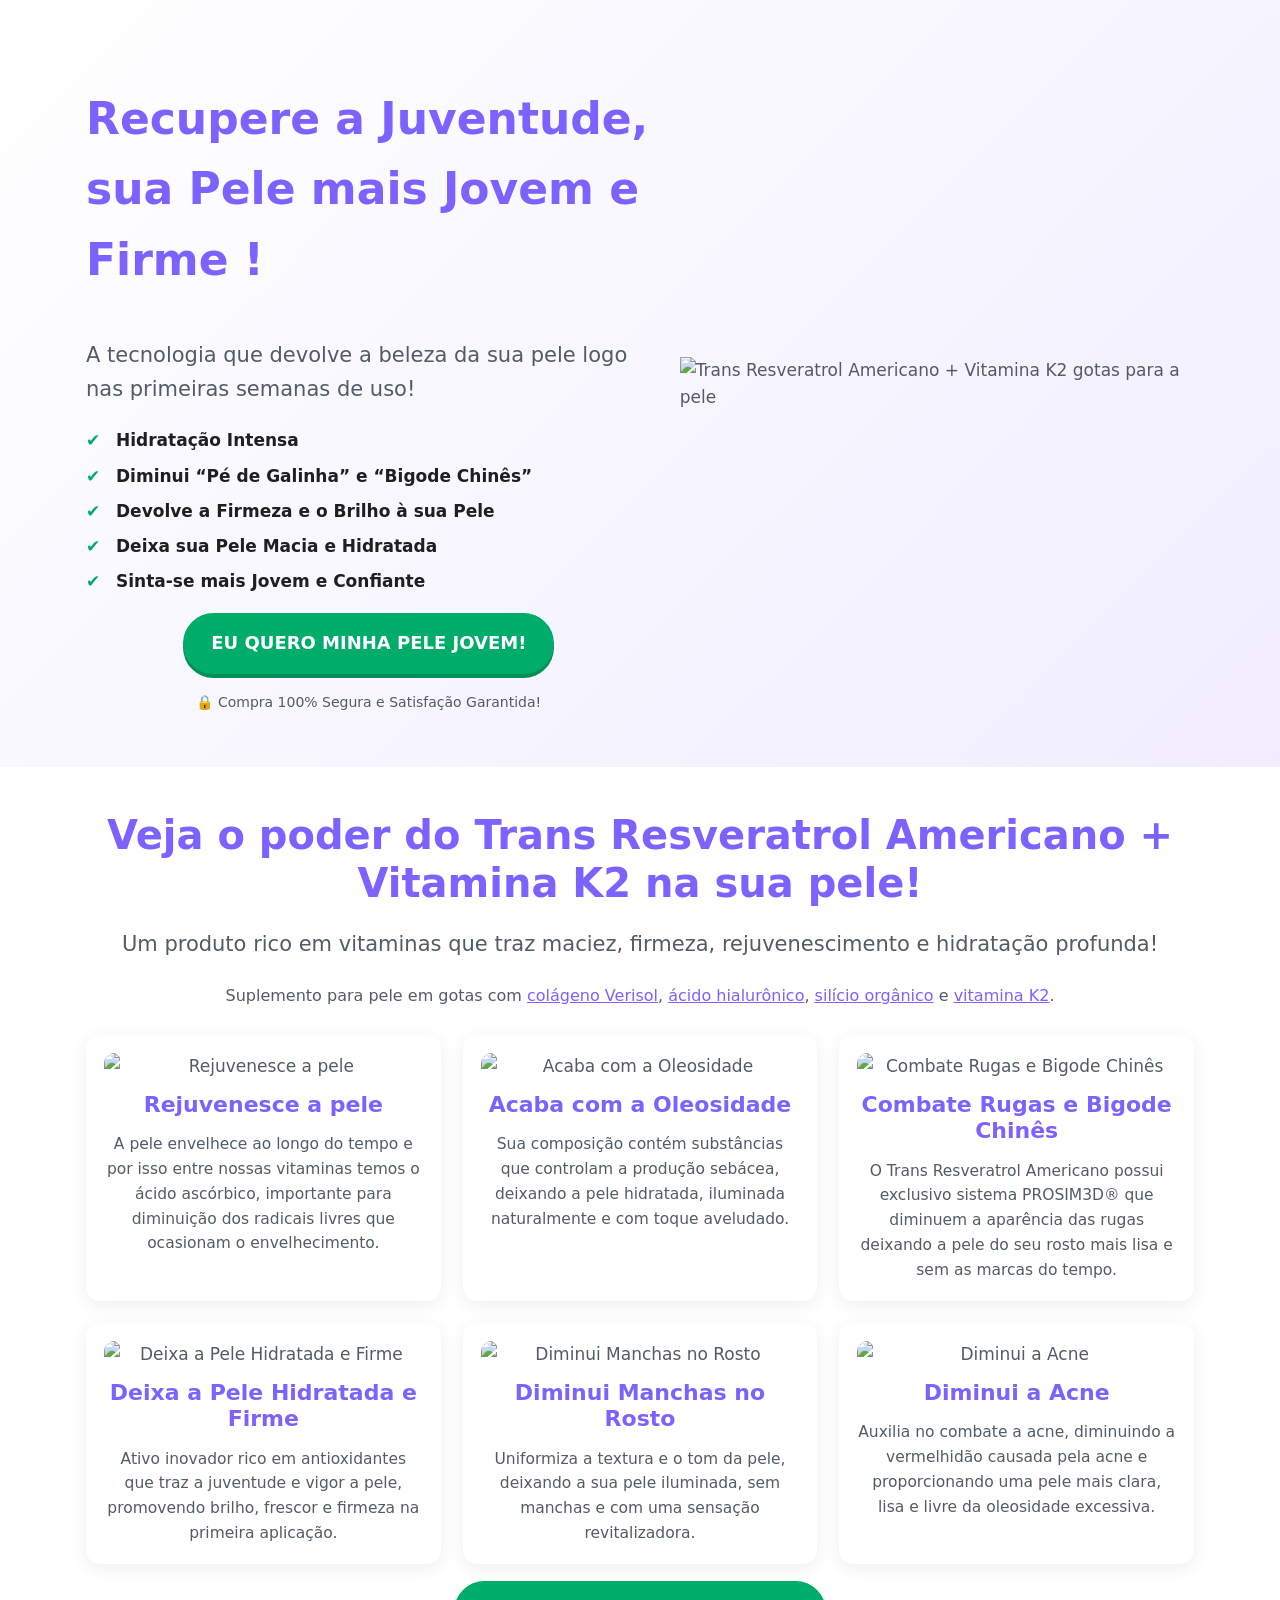
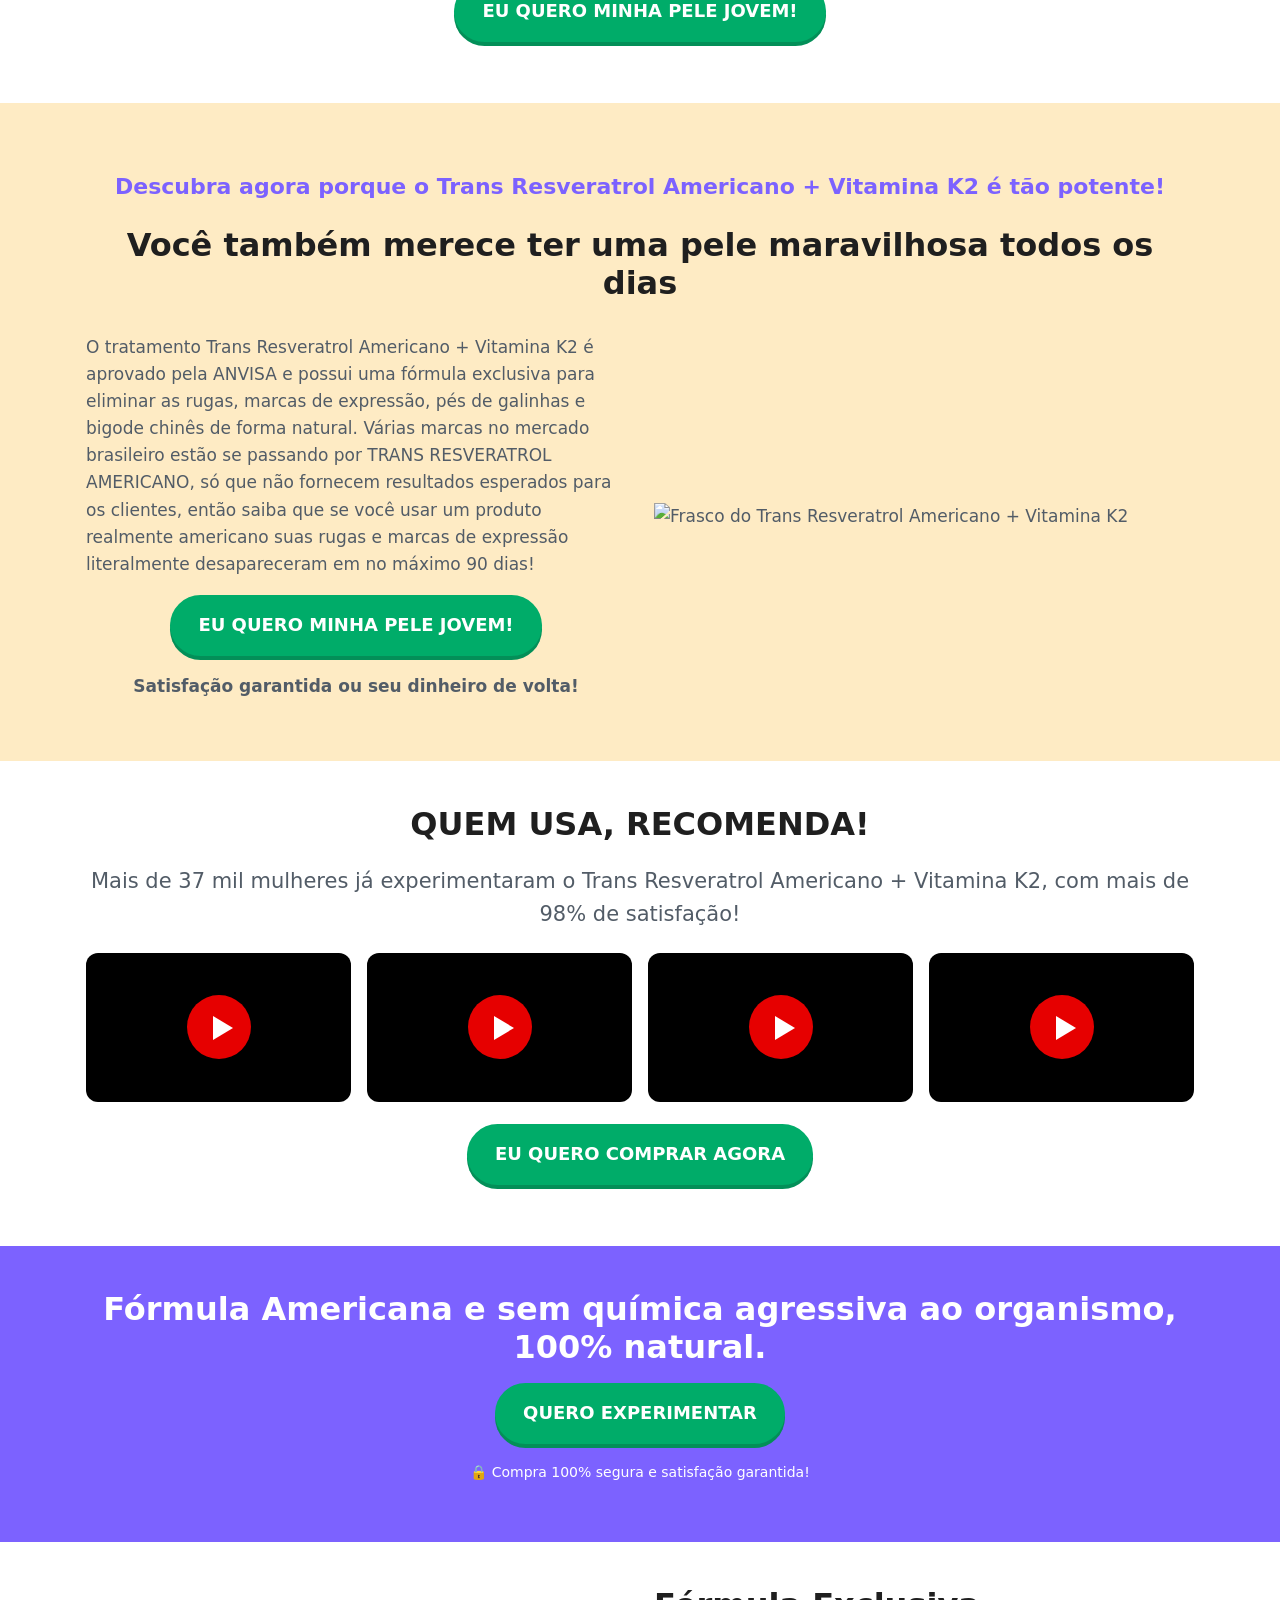
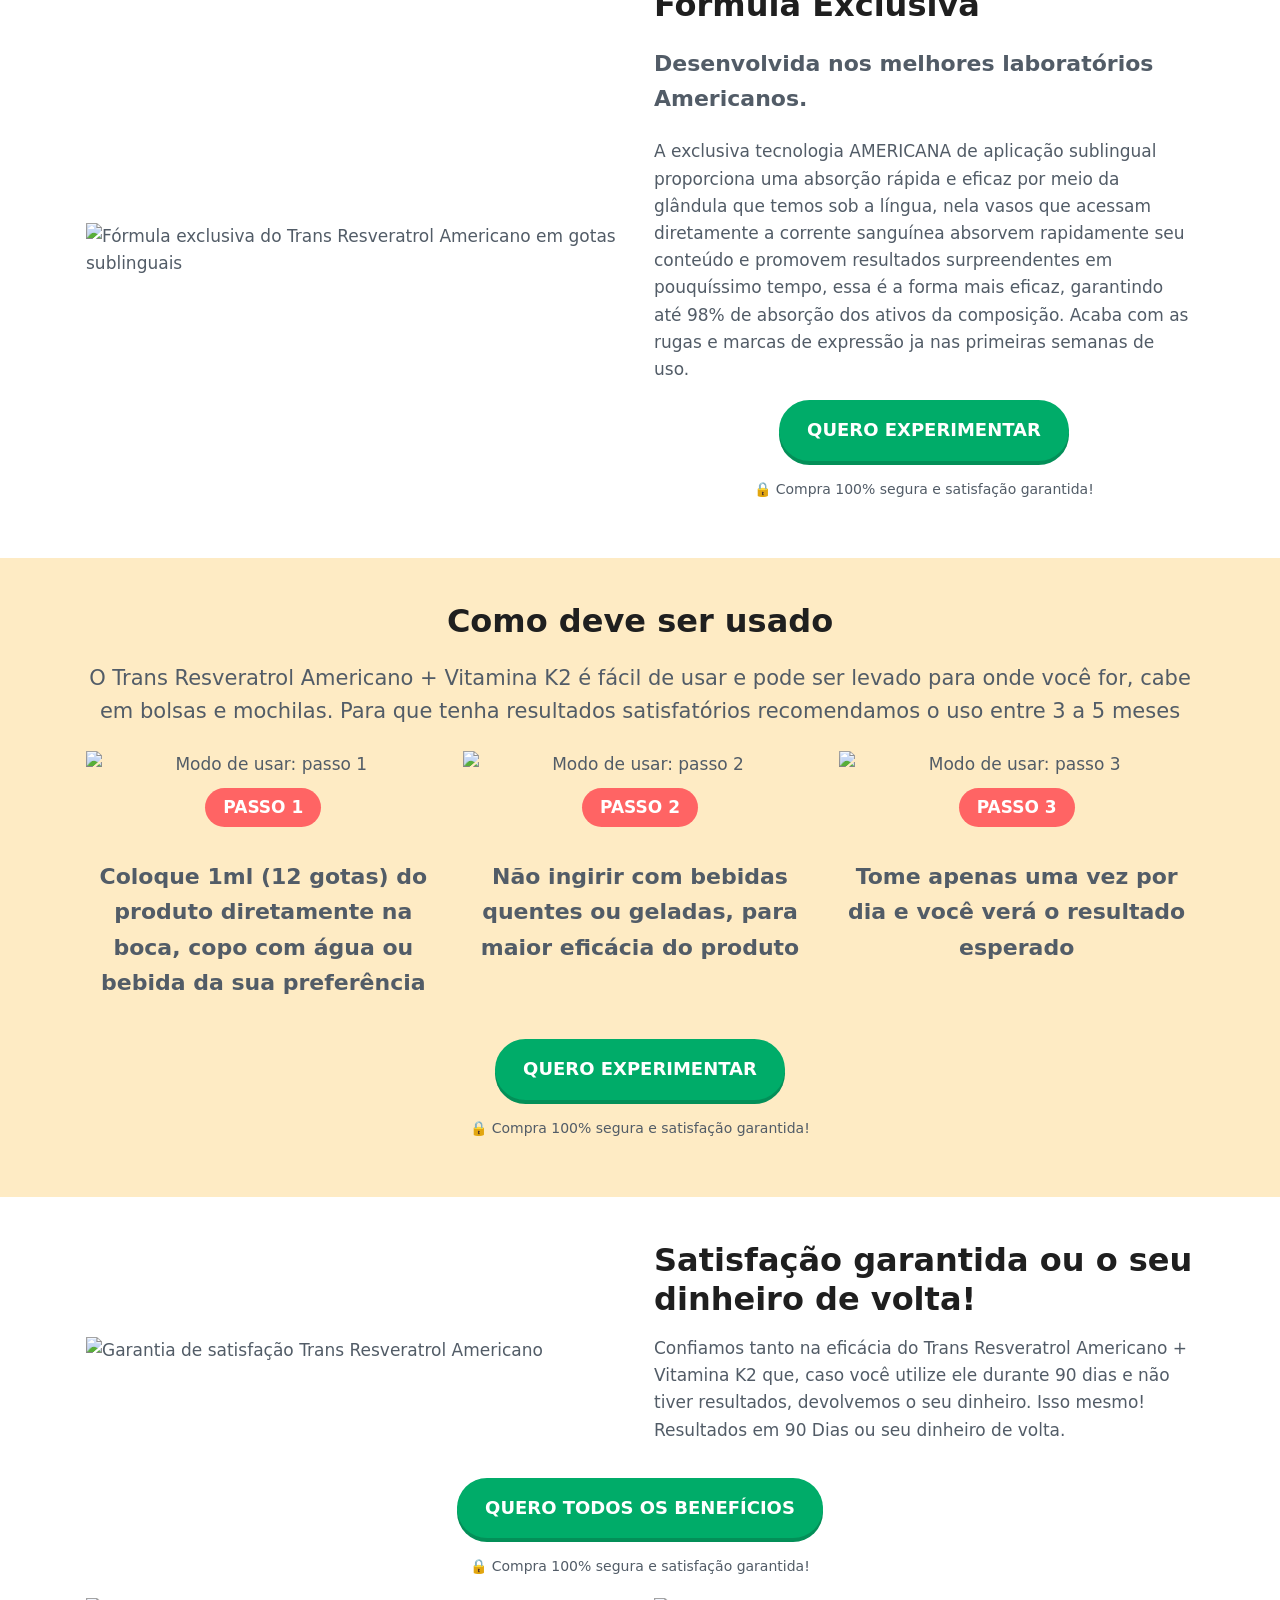
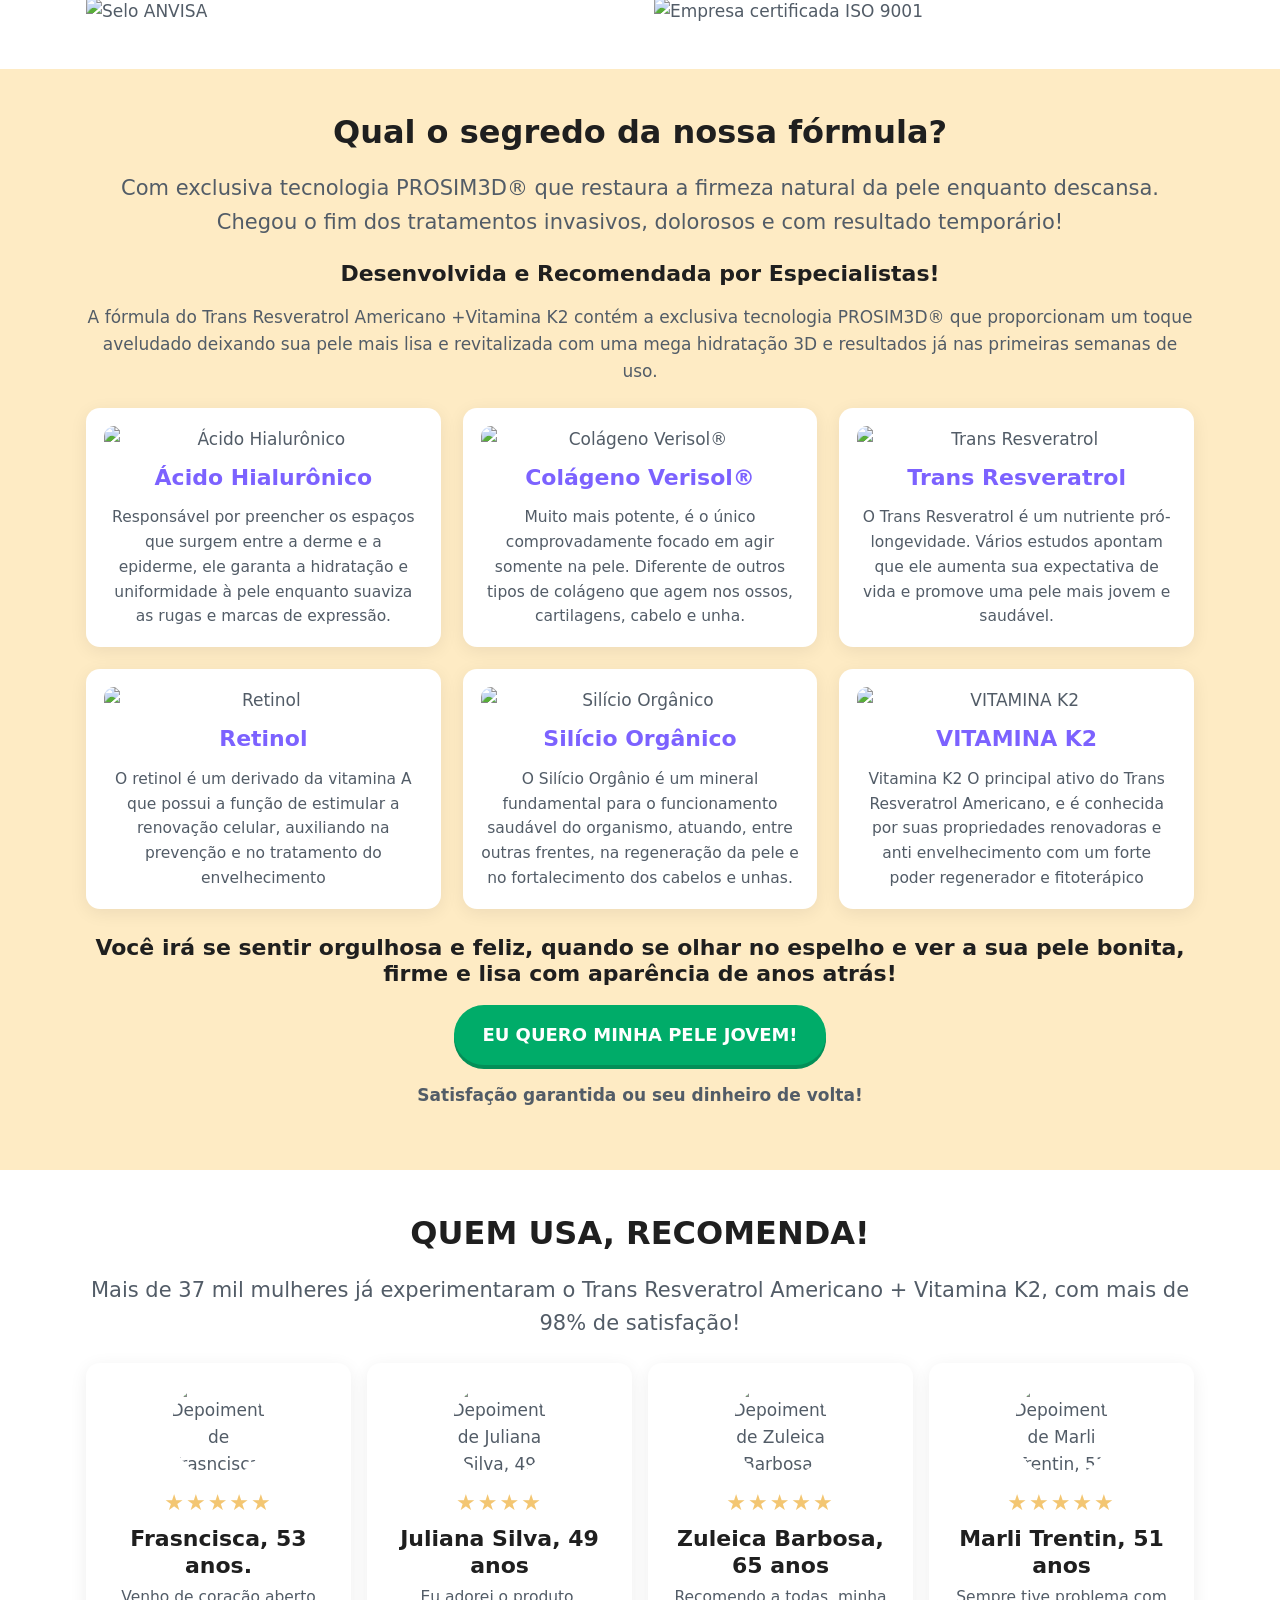
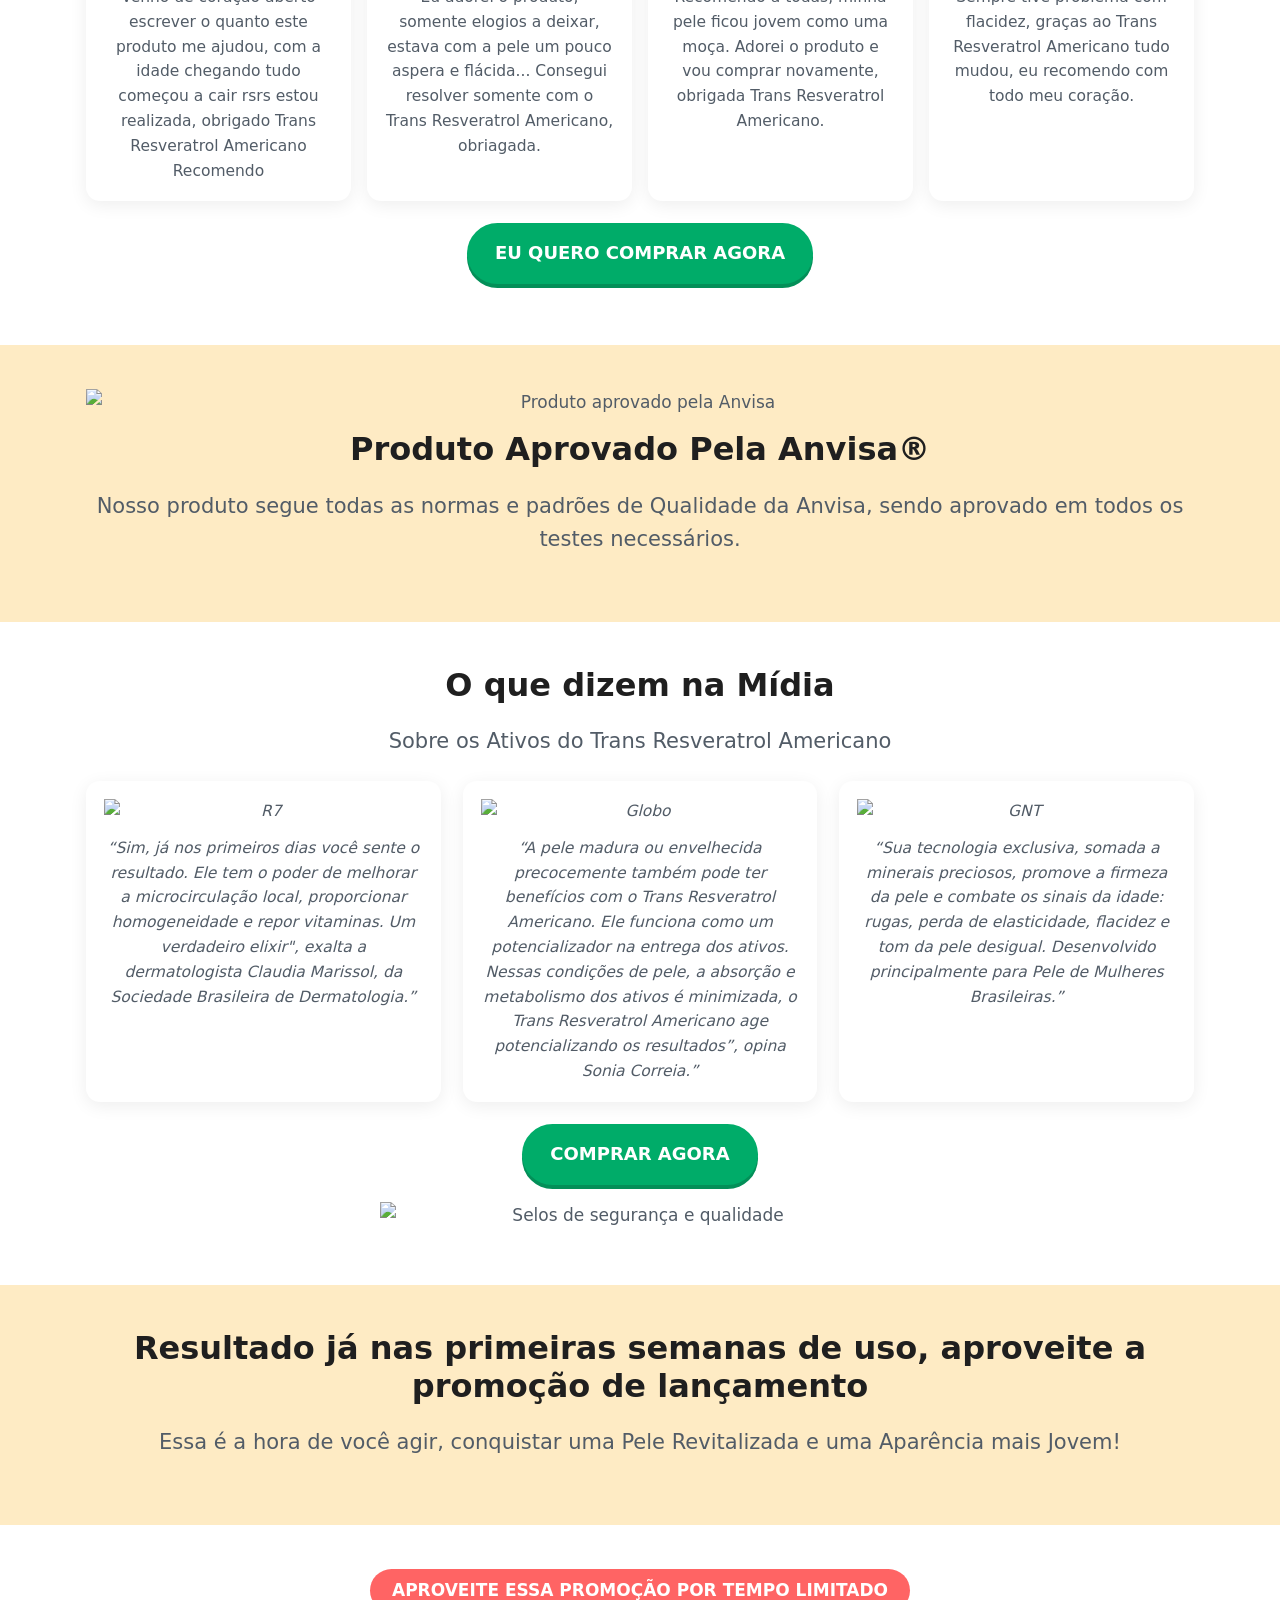
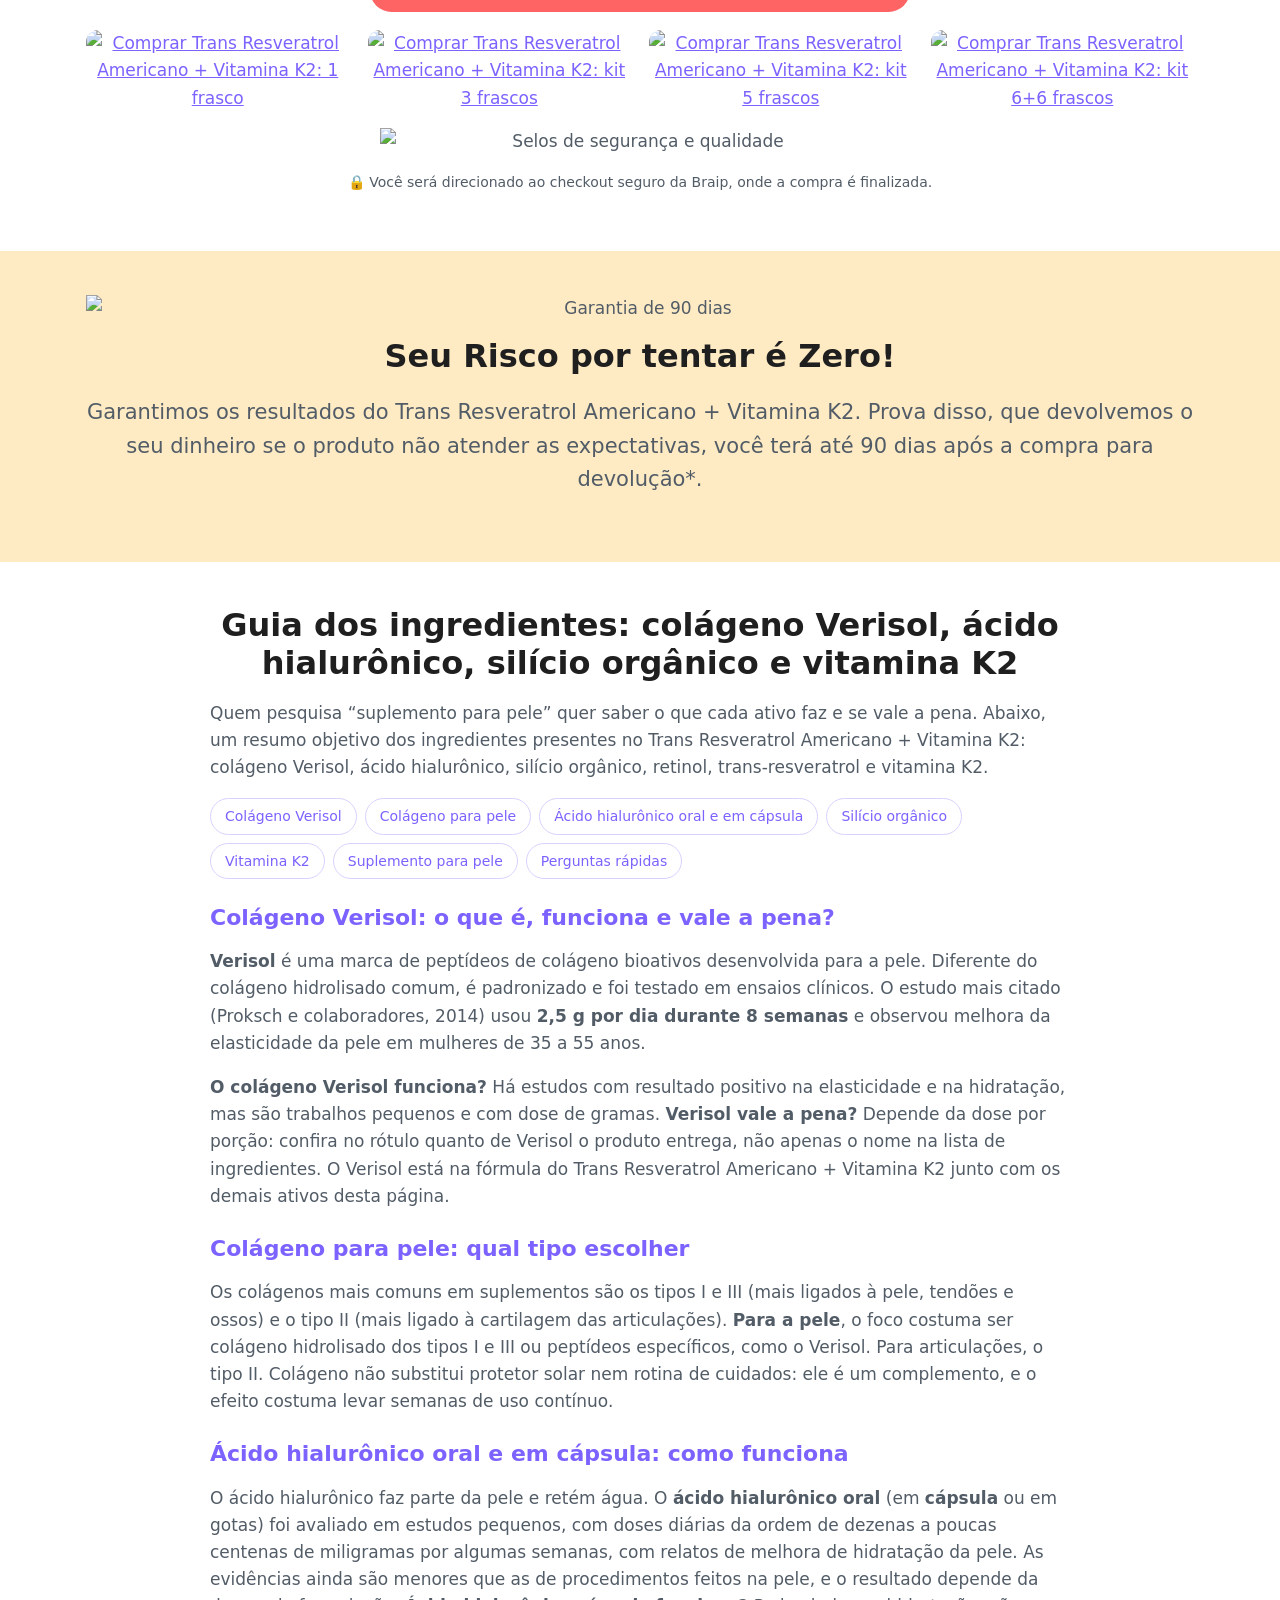
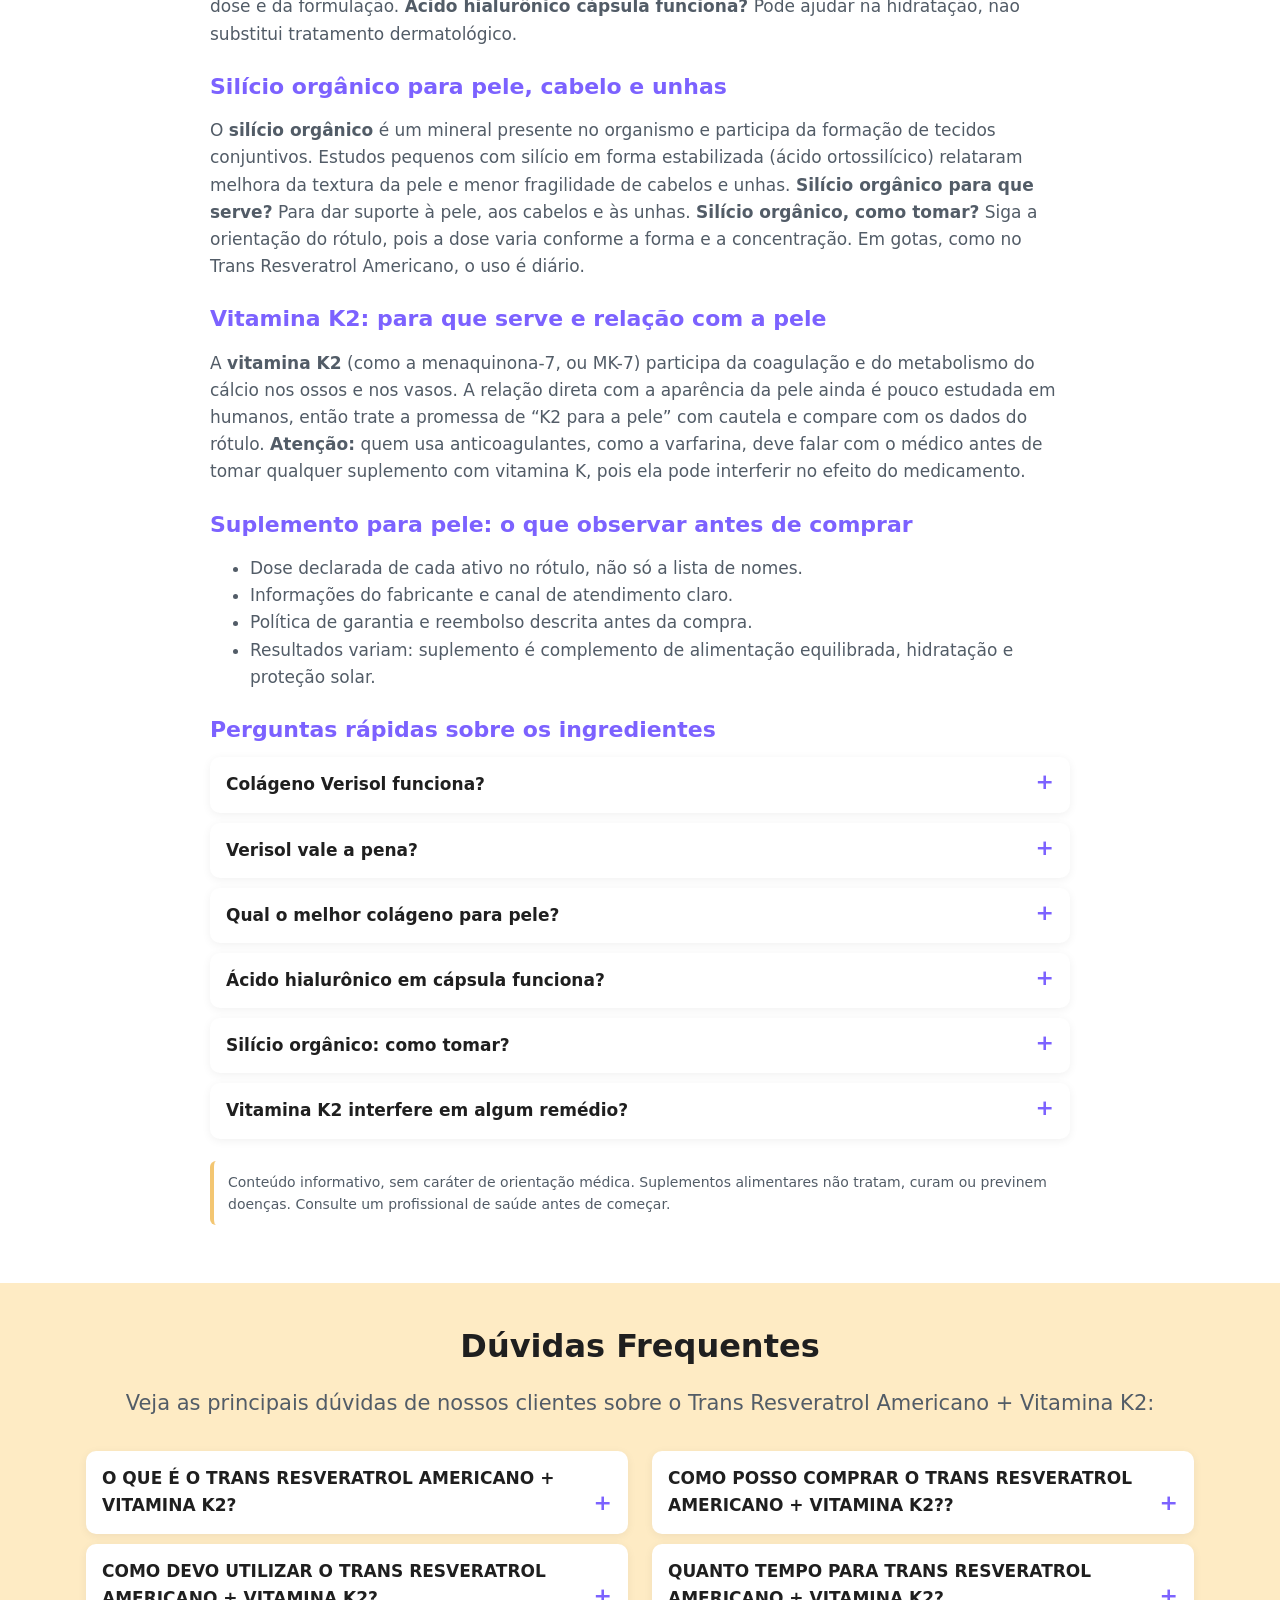
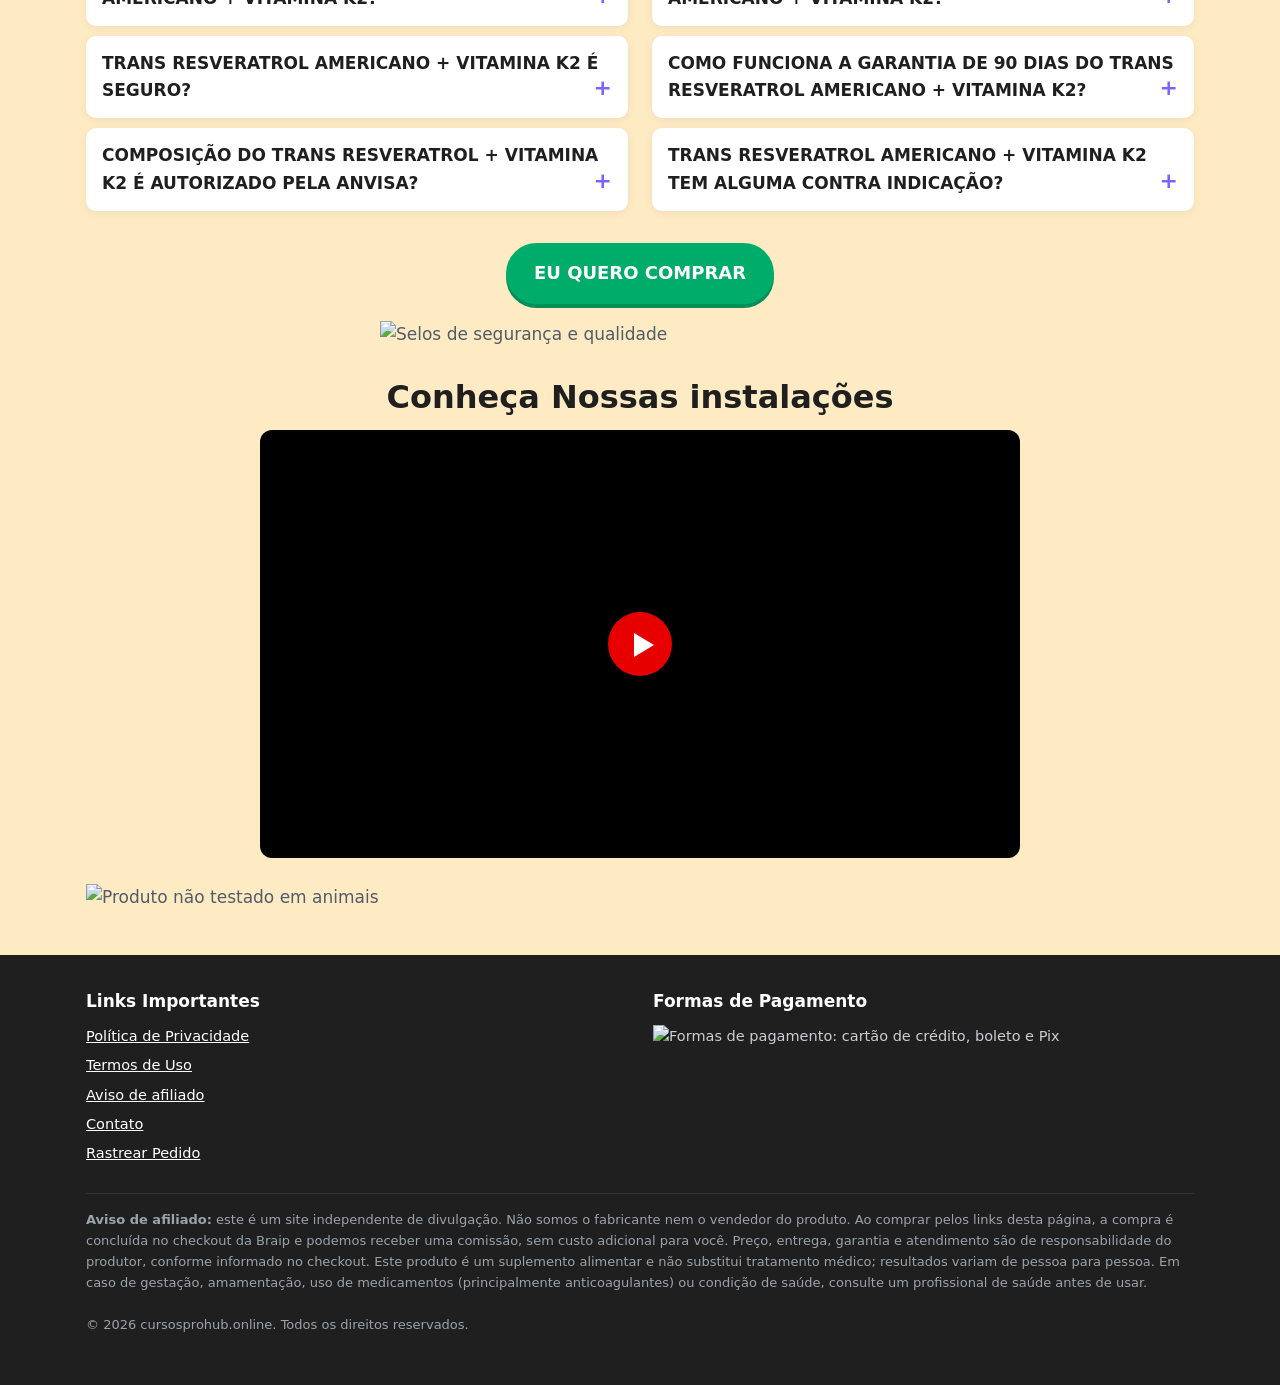
==== commit 6f428dc1: "SEO: seções por palavra-chave (Verisol, K2, silício, hialurônico, colágeno para pele) Co-Authored-By" ====
--- a/index.html
+++ b/index.html
@@ -3,22 +3,22 @@
 <head>
 <meta charset="utf-8">
 <meta name="viewport" content="width=device-width,initial-scale=1">
-<title>Trans Resveratrol Gotas + Vitamina K2 | Colágeno Verisol para a Pele</title>
-<meta name="description" content="Trans Resveratrol Americano + Vitamina K2 em gotas: colágeno Verisol, ácido hialurônico, silício orgânico e retinol para a pele. Veja a fórmula, como usar e os kits.">
+<title>Trans Resveratrol + Vitamina K2: Colágeno Verisol e Silício</title>
+<meta name="description" content="Suplemento para pele em gotas: colágeno Verisol, ácido hialurônico, silício orgânico, retinol e vitamina K2. Veja a fórmula, como usar e os kits.">
 <meta name="robots" content="index,follow">
 <link rel="canonical" href="https://cursosprohub.online/">
 <meta name="theme-color" content="#7C62FF">
 <meta property="og:type" content="website">
 <meta property="og:locale" content="pt_BR">
-<meta property="og:title" content="Trans Resveratrol Gotas + Vitamina K2 | Colágeno Verisol para a Pele">
-<meta property="og:description" content="Trans Resveratrol Americano + Vitamina K2 em gotas: colágeno Verisol, ácido hialurônico, silício orgânico e retinol para a pele. Veja a fórmula, como usar e os kits.">
+<meta property="og:title" content="Trans Resveratrol + Vitamina K2: Colágeno Verisol e Silício">
+<meta property="og:description" content="Suplemento para pele em gotas: colágeno Verisol, ácido hialurônico, silício orgânico, retinol e vitamina K2. Veja a fórmula, como usar e os kits.">
 <meta property="og:url" content="https://cursosprohub.online/">
 <meta property="og:image" content="https://cursosprohub.online/img/2024-11-Design-sem-nome-7-min.png">
 <meta name="twitter:card" content="summary_large_image">
 <link rel="stylesheet" href="css/style.css">
 <link rel="preconnect" href="https://i.ytimg.com" crossorigin>
 <script type="application/ld+json">
-{"@context": "https://schema.org", "@graph": [{"@type": "WebSite", "@id": "https://cursosprohub.online/#website", "url": "https://cursosprohub.online/", "name": "Cursos Pro Hub", "inLanguage": "pt-BR"}, {"@type": "WebPage", "@id": "https://cursosprohub.online/#webpage", "url": "https://cursosprohub.online/", "name": "Trans Resveratrol Gotas + Vitamina K2 | Colágeno Verisol para a Pele", "description": "Trans Resveratrol Americano + Vitamina K2 em gotas: colágeno Verisol, ácido hialurônico, silício orgânico e retinol para a pele. Veja a fórmula, como usar e os kits.", "isPartOf": {"@id": "https://cursosprohub.online/#website"}, "inLanguage": "pt-BR", "primaryImageOfPage": {"@type": "ImageObject", "url": "https://cursosprohub.online/img/2024-11-Design-sem-nome-7-min.png"}}]}
+{"@context": "https://schema.org", "@graph": [{"@type": "WebSite", "@id": "https://cursosprohub.online/#website", "url": "https://cursosprohub.online/", "name": "Cursos Pro Hub", "inLanguage": "pt-BR"}, {"@type": "WebPage", "@id": "https://cursosprohub.online/#webpage", "url": "https://cursosprohub.online/", "name": "Trans Resveratrol + Vitamina K2: Colágeno Verisol e Silício", "description": "Suplemento para pele em gotas: colágeno Verisol, ácido hialurônico, silício orgânico, retinol e vitamina K2. Veja a fórmula, como usar e os kits.", "isPartOf": {"@id": "https://cursosprohub.online/#website"}, "inLanguage": "pt-BR", "primaryImageOfPage": {"@type": "ImageObject", "url": "https://cursosprohub.online/img/2024-11-Design-sem-nome-7-min.png"}}]}
 </script>
 <!-- GOOGLE SEARCH CONSOLE: cole aqui a meta tag de verificação do SEU domínio -->
 <!-- GOOGLE TAG / GA4 / PIXEL SEUS: cole aqui (não use os do produtor) -->
@@ -33,6 +33,7 @@
 <section class="sec center"><div class="wrap">
 <h1>Veja o poder do Trans Resveratrol Americano + Vitamina K2 na sua pele!</h1>
 <p class="sub">Um produto rico em vitaminas que traz maciez, firmeza, rejuvenescimento e hidratação profunda!</p>
+<p class="sub" style="font-size:16px">Suplemento para pele em gotas com <a href="#verisol">colágeno Verisol</a>, <a href="#hialuronico">ácido hialurônico</a>, <a href="#silicio">silício orgânico</a> e <a href="#k2">vitamina K2</a>.</p>
 <div class="grid3" style="margin-top:26px">
 <div class="card"><img src="img/2024-09-bnf1.jpeg" onerror="this.onerror=null;this.src='https://trans-resveratrol.com/wp-content/uploads/2024/09/bnf1.jpeg'" alt="Rejuvenesce a pele" loading="lazy" decoding="async" ><h3>Rejuvenesce a pele</h3><p>A pele envelhece ao longo do tempo e por isso entre nossas vitaminas temos o ácido ascórbico, importante para diminuição dos radicais livres que ocasionam o envelhecimento.</p></div>
 <div class="card"><img src="img/2024-09-bnf2-2.jpeg" onerror="this.onerror=null;this.src='https://trans-resveratrol.com/wp-content/uploads/2024/09/bnf2-2.jpeg'" alt="Acaba com a Oleosidade" loading="lazy" decoding="async" ><h3>Acaba com a Oleosidade</h3><p>Sua composição contém substâncias que controlam a produção sebácea, deixando a pele hidratada, iluminada naturalmente e com toque aveludado.</p></div>
@@ -132,32 +133,42 @@
 <section class="sec sec--creme center"><div class="wrap"><img src="img/2024-09-90-dias.jpg" onerror="this.onerror=null;this.src='https://trans-resveratrol.com/wp-content/uploads/2024/09/90-dias.jpg'" alt="Garantia de 90 dias" loading="lazy" decoding="async" style="margin:0 auto 14px"><h2>Seu Risco por tentar é Zero!</h2>
 <p class="sub">Garantimos os resultados do Trans Resveratrol Americano + Vitamina K2. Prova disso, que devolvemos o seu dinheiro se o produto não atender as expectativas, você terá até 90 dias após a compra para devolução*.</p></div></section>
 <section class="sec" id="guia"><div class="wrap"><div class="guia">
-<h2 class="center">Guia dos ingredientes: o que cada ativo faz pela pele</h2>
-<p>Entender o que está na fórmula ajuda a comparar produtos. Abaixo, um resumo objetivo dos principais ativos citados nesta página: colágeno Verisol, ácido hialurônico, silício orgânico, retinol, trans-resveratrol e vitamina K2.</p>
-<ul class="toc"><li><a href="#verisol">Colágeno Verisol</a></li><li><a href="#colageno-pele">Colágeno para pele</a></li><li><a href="#hialuronico">Ácido hialurônico oral</a></li><li><a href="#silicio">Silício orgânico</a></li><li><a href="#k2">Vitamina K2</a></li><li><a href="#suplemento-pele">Suplemento para pele</a></li></ul>
-
-<h3 id="verisol">Colágeno Verisol: o que é e para que serve</h3>
-<p>Verisol® é uma marca de peptídeos de colágeno bioativos, desenvolvida para a pele. Diferente do colágeno hidrolisado genérico, é padronizado e foi estudado em ensaios clínicos. O estudo mais citado (Proksch e colaboradores, 2014) usou 2,5 g por dia durante 8 semanas e observou melhora da elasticidade da pele em mulheres de 35 a 55 anos. Quando pesquisar “colágeno verisol” ou “verisol vale a pena”, confira sempre a dose por porção no rótulo: a literatura trabalha com gramas, não com miligramas.</p>
+<h2 class="center">Guia dos ingredientes: colágeno Verisol, ácido hialurônico, silício orgânico e vitamina K2</h2>
+<p>Quem pesquisa “suplemento para pele” quer saber o que cada ativo faz e se vale a pena. Abaixo, um resumo objetivo dos ingredientes presentes no Trans Resveratrol Americano + Vitamina K2: colágeno Verisol, ácido hialurônico, silício orgânico, retinol, trans-resveratrol e vitamina K2.</p>
+<ul class="toc"><li><a href="#verisol">Colágeno Verisol</a></li><li><a href="#colageno-pele">Colágeno para pele</a></li><li><a href="#hialuronico">Ácido hialurônico oral e em cápsula</a></li><li><a href="#silicio">Silício orgânico</a></li><li><a href="#k2">Vitamina K2</a></li><li><a href="#suplemento-pele">Suplemento para pele</a></li><li><a href="#perguntas">Perguntas rápidas</a></li></ul>
+
+<h3 id="verisol">Colágeno Verisol: o que é, funciona e vale a pena?</h3>
+<p><strong>Verisol</strong> é uma marca de peptídeos de colágeno bioativos desenvolvida para a pele. Diferente do colágeno hidrolisado comum, é padronizado e foi testado em ensaios clínicos. O estudo mais citado (Proksch e colaboradores, 2014) usou <strong>2,5 g por dia durante 8 semanas</strong> e observou melhora da elasticidade da pele em mulheres de 35 a 55 anos.</p>
+<p><strong>O colágeno Verisol funciona?</strong> Há estudos com resultado positivo na elasticidade e na hidratação, mas são trabalhos pequenos e com dose de gramas. <strong>Verisol vale a pena?</strong> Depende da dose por porção: confira no rótulo quanto de Verisol o produto entrega, não apenas o nome na lista de ingredientes. O Verisol está na fórmula do Trans Resveratrol Americano + Vitamina K2 junto com os demais ativos desta página.</p>
 
 <h3 id="colageno-pele">Colágeno para pele: qual tipo escolher</h3>
-<p>Os colágenos mais comuns em suplementos são os tipos I e III (mais ligados à pele, tendões e ossos) e o tipo II (mais ligado à cartilagem das articulações). Para a pele, o foco costuma ser colágeno hidrolisado dos tipos I e III ou peptídeos específicos, como o Verisol. Para articulações, o tipo II. Colágeno não substitui protetor solar nem rotina de cuidados: ele é um complemento.</p>
-
-<h3 id="hialuronico">Ácido hialurônico oral (cápsula ou gotas): como funciona</h3>
-<p>O ácido hialurônico faz parte da pele e retém água. A versão oral, em cápsulas ou gotas, foi avaliada em estudos pequenos, com doses diárias da ordem de dezenas a poucas centenas de miligramas por algumas semanas, com relatos de melhora de hidratação da pele. As evidências ainda são menores do que as de tratamentos aplicados na pele ou por procedimento, e o resultado depende da dose e da formulação.</p>
+<p>Os colágenos mais comuns em suplementos são os tipos I e III (mais ligados à pele, tendões e ossos) e o tipo II (mais ligado à cartilagem das articulações). <strong>Para a pele</strong>, o foco costuma ser colágeno hidrolisado dos tipos I e III ou peptídeos específicos, como o Verisol. Para articulações, o tipo II. Colágeno não substitui protetor solar nem rotina de cuidados: ele é um complemento, e o efeito costuma levar semanas de uso contínuo.</p>
+
+<h3 id="hialuronico">Ácido hialurônico oral e em cápsula: como funciona</h3>
+<p>O ácido hialurônico faz parte da pele e retém água. O <strong>ácido hialurônico oral</strong> (em <strong>cápsula</strong> ou em gotas) foi avaliado em estudos pequenos, com doses diárias da ordem de dezenas a poucas centenas de miligramas por algumas semanas, com relatos de melhora de hidratação da pele. As evidências ainda são menores que as de procedimentos feitos na pele, e o resultado depende da dose e da formulação. <strong>Ácido hialurônico cápsula funciona?</strong> Pode ajudar na hidratação, não substitui tratamento dermatológico.</p>
 
 <h3 id="silicio">Silício orgânico para pele, cabelo e unhas</h3>
-<p>O silício é um mineral presente no organismo e participa da formação de tecidos conjuntivos. Estudos pequenos com silício orgânico (como o ácido ortossilícico estabilizado) relataram melhora de textura da pele e fragilidade de cabelos e unhas. Se você procura “silício orgânico como tomar”, siga a orientação do rótulo do fabricante, que varia conforme a forma e a concentração.</p>
-
-<h3 id="k2">Vitamina K2 e a pele</h3>
-<p>A vitamina K2 participa da coagulação e do metabolismo do cálcio nos ossos e vasos. A relação direta com a aparência da pele ainda é pouco estudada em humanos. <strong>Atenção:</strong> quem usa anticoagulantes, como a varfarina, deve falar com o médico antes de tomar qualquer suplemento com vitamina K, pois ela pode interferir no efeito do medicamento.</p>
+<p>O <strong>silício orgânico</strong> é um mineral presente no organismo e participa da formação de tecidos conjuntivos. Estudos pequenos com silício em forma estabilizada (ácido ortossilícico) relataram melhora da textura da pele e menor fragilidade de cabelos e unhas. <strong>Silício orgânico para que serve?</strong> Para dar suporte à pele, aos cabelos e às unhas. <strong>Silício orgânico, como tomar?</strong> Siga a orientação do rótulo, pois a dose varia conforme a forma e a concentração. Em gotas, como no Trans Resveratrol Americano, o uso é diário.</p>
+
+<h3 id="k2">Vitamina K2: para que serve e relação com a pele</h3>
+<p>A <strong>vitamina K2</strong> (como a menaquinona-7, ou MK-7) participa da coagulação e do metabolismo do cálcio nos ossos e nos vasos. A relação direta com a aparência da pele ainda é pouco estudada em humanos, então trate a promessa de “K2 para a pele” com cautela e compare com os dados do rótulo. <strong>Atenção:</strong> quem usa anticoagulantes, como a varfarina, deve falar com o médico antes de tomar qualquer suplemento com vitamina K, pois ela pode interferir no efeito do medicamento.</p>
 
 <h3 id="suplemento-pele">Suplemento para pele: o que observar antes de comprar</h3>
 <ul>
 <li>Dose declarada de cada ativo no rótulo, não só a lista de nomes.</li>
-<li>Registro e informações do fabricante e canal de atendimento claro.</li>
+<li>Informações do fabricante e canal de atendimento claro.</li>
 <li>Política de garantia e reembolso descrita antes da compra.</li>
 <li>Resultados variam: suplemento é complemento de alimentação equilibrada, hidratação e proteção solar.</li>
 </ul>
+
+<h3 id="perguntas">Perguntas rápidas sobre os ingredientes</h3>
+<details><summary>Colágeno Verisol funciona?</summary><div><p>Há estudos clínicos com resultado positivo na elasticidade da pele usando 2,5 g por dia por 8 semanas. O resultado depende da dose e do uso contínuo.</p></div></details>
+<details><summary>Verisol vale a pena?</summary><div><p>Vale quando o rótulo informa a dose por porção e ela é compatível com a usada nos estudos. Compare antes de escolher.</p></div></details>
+<details><summary>Qual o melhor colágeno para pele?</summary><div><p>Em geral, colágeno hidrolisado dos tipos I e III ou peptídeos específicos para a pele, como o Verisol.</p></div></details>
+<details><summary>Ácido hialurônico em cápsula funciona?</summary><div><p>Estudos pequenos mostram melhora de hidratação da pele com o uso oral por algumas semanas. Não substitui procedimentos nem acompanhamento dermatológico.</p></div></details>
+<details><summary>Silício orgânico: como tomar?</summary><div><p>Siga a dose e o modo de uso do rótulo do produto. Em geral é uso diário, por semanas.</p></div></details>
+<details><summary>Vitamina K2 interfere em algum remédio?</summary><div><p>Sim, pode interferir em anticoagulantes como a varfarina. Converse com o médico antes de usar.</p></div></details>
+
 <p class="nota">Conteúdo informativo, sem caráter de orientação médica. Suplementos alimentares não tratam, curam ou previnem doenças. Consulte um profissional de saúde antes de começar.</p>
 </div></div></section>
 <section class="sec sec--creme" id="duvidas"><div class="wrap">
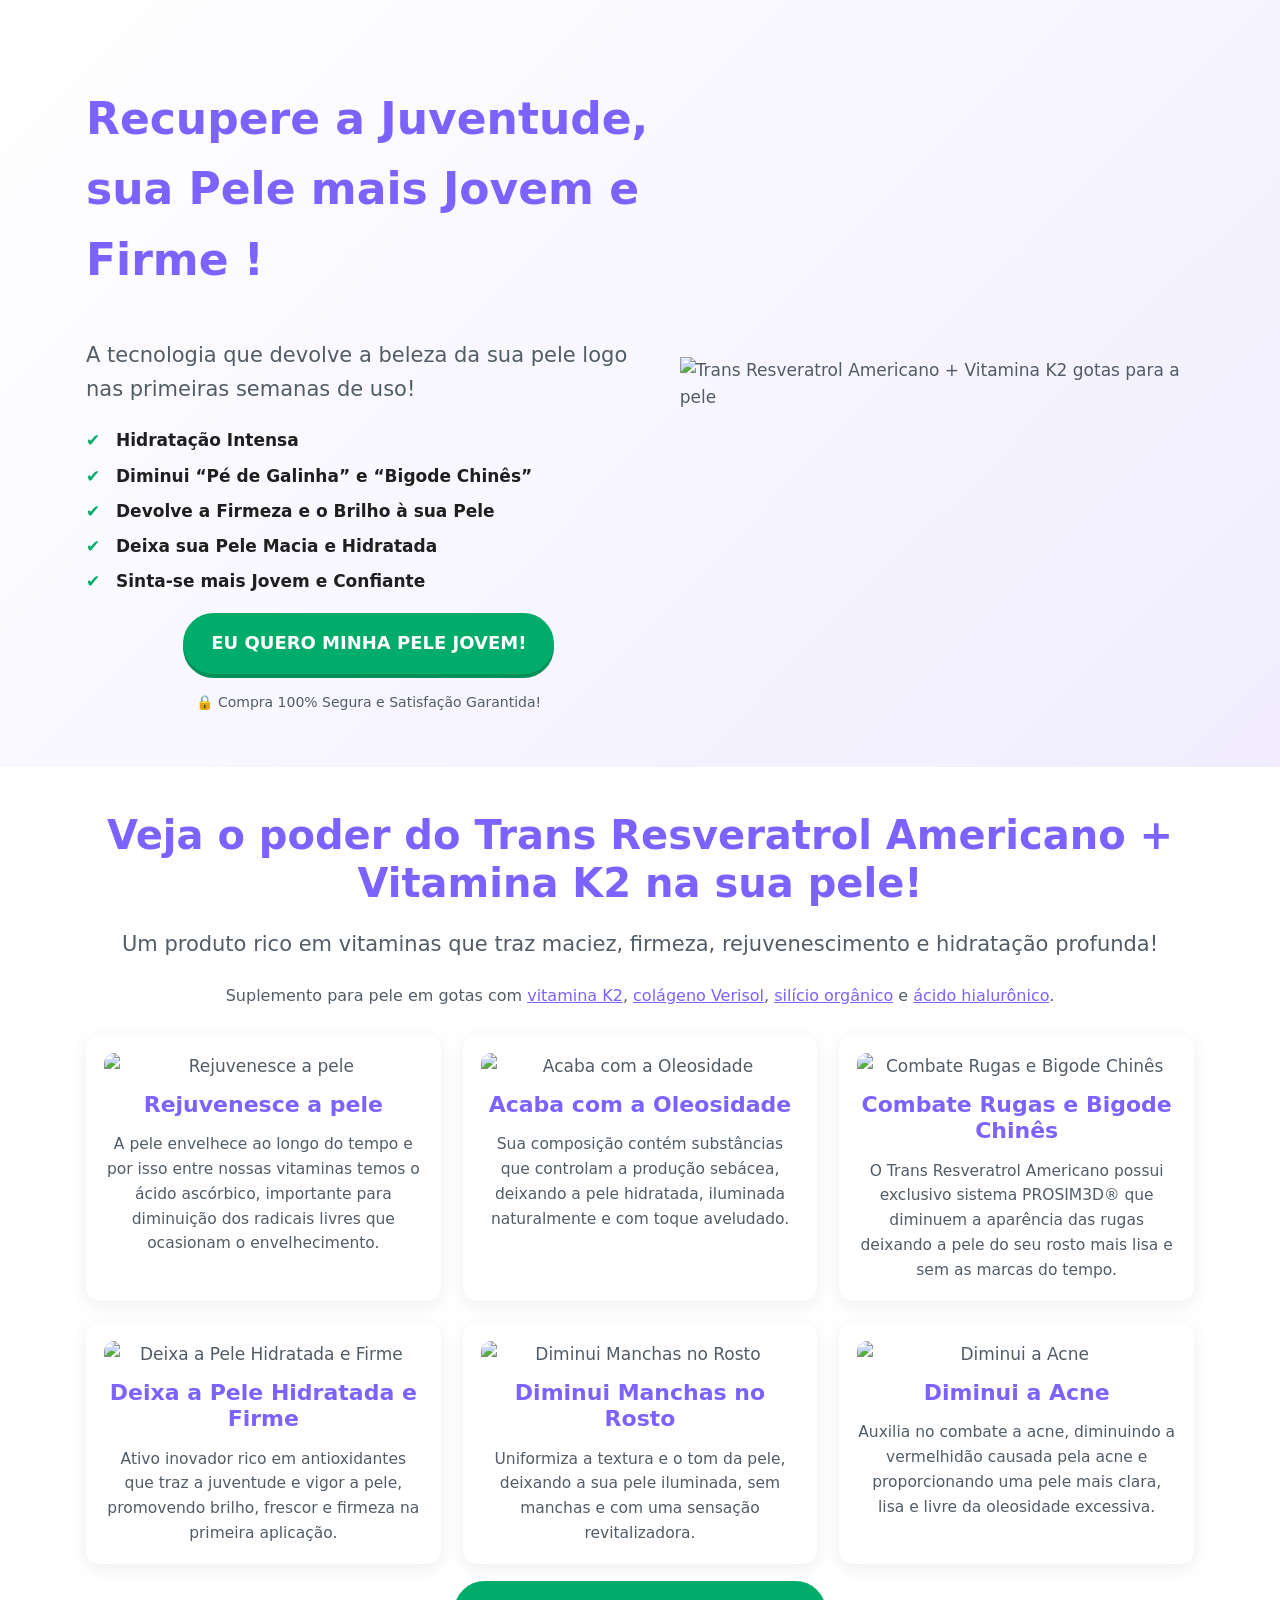
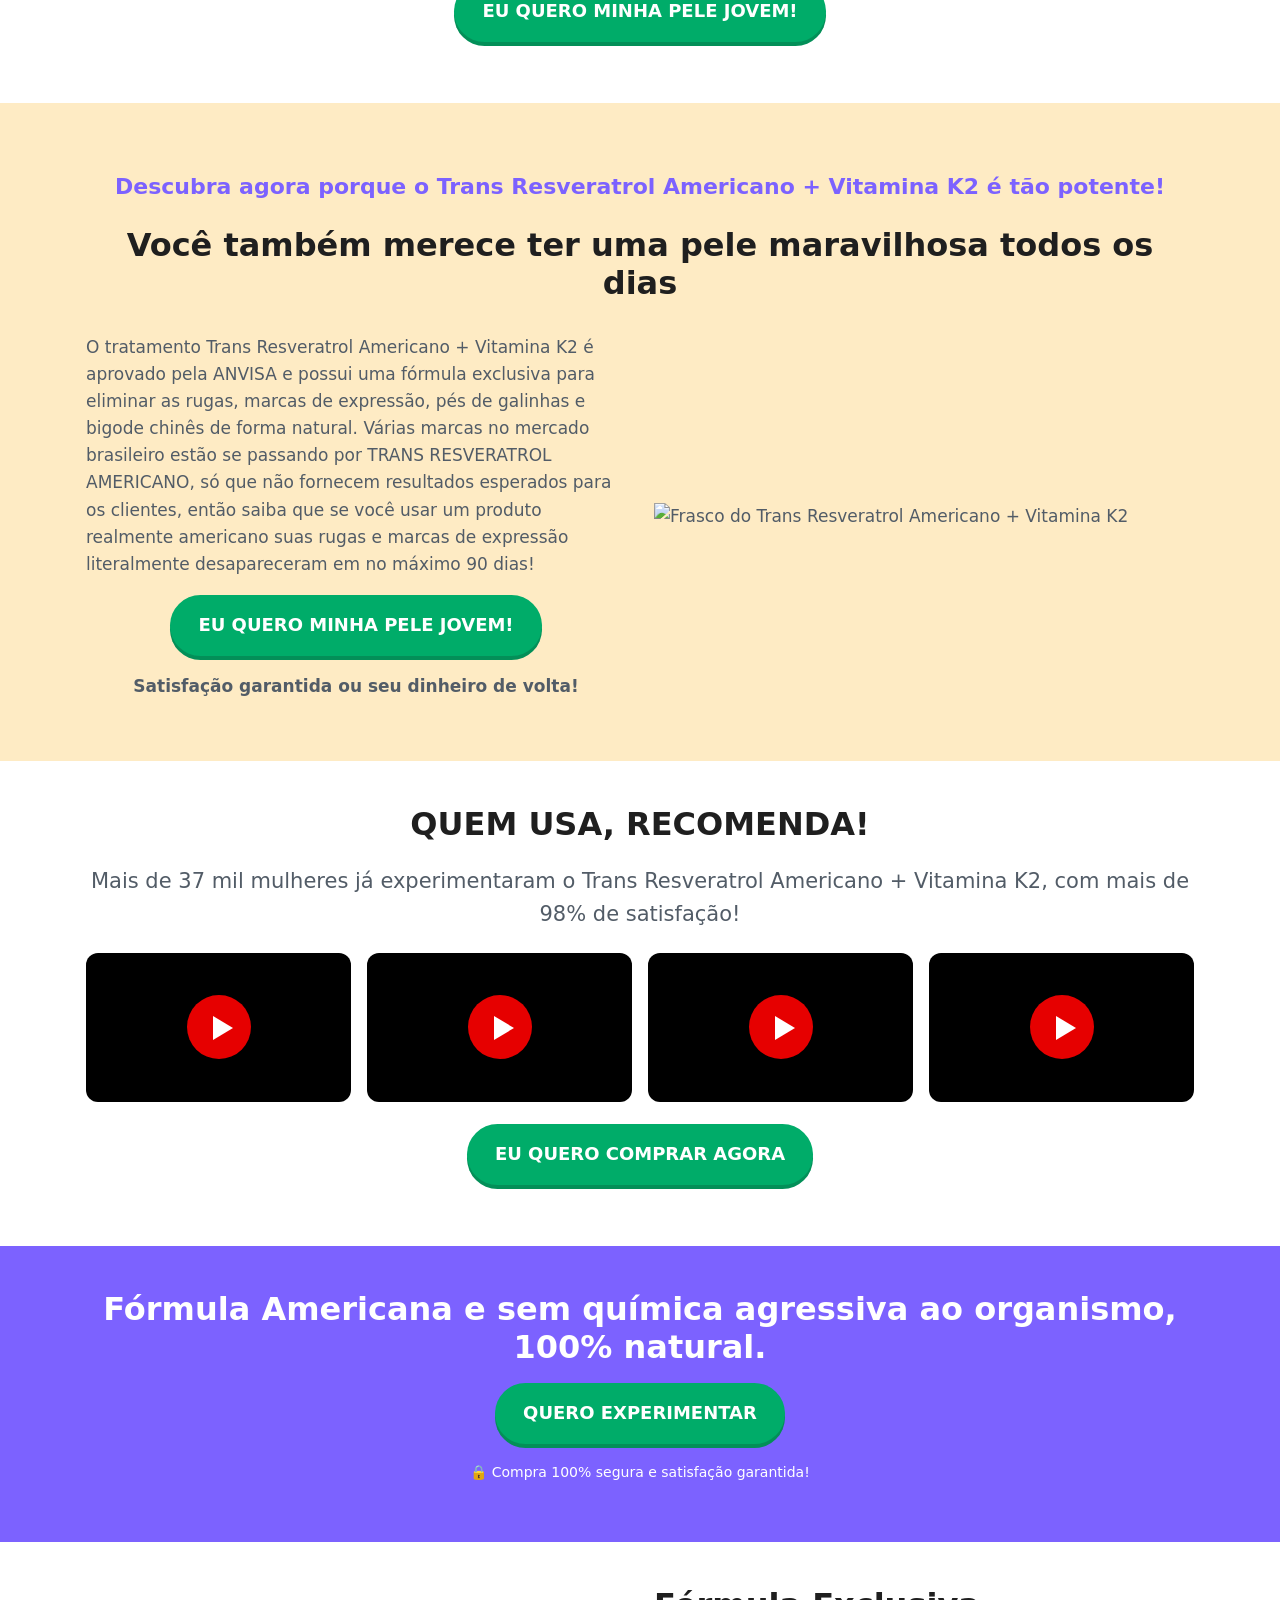
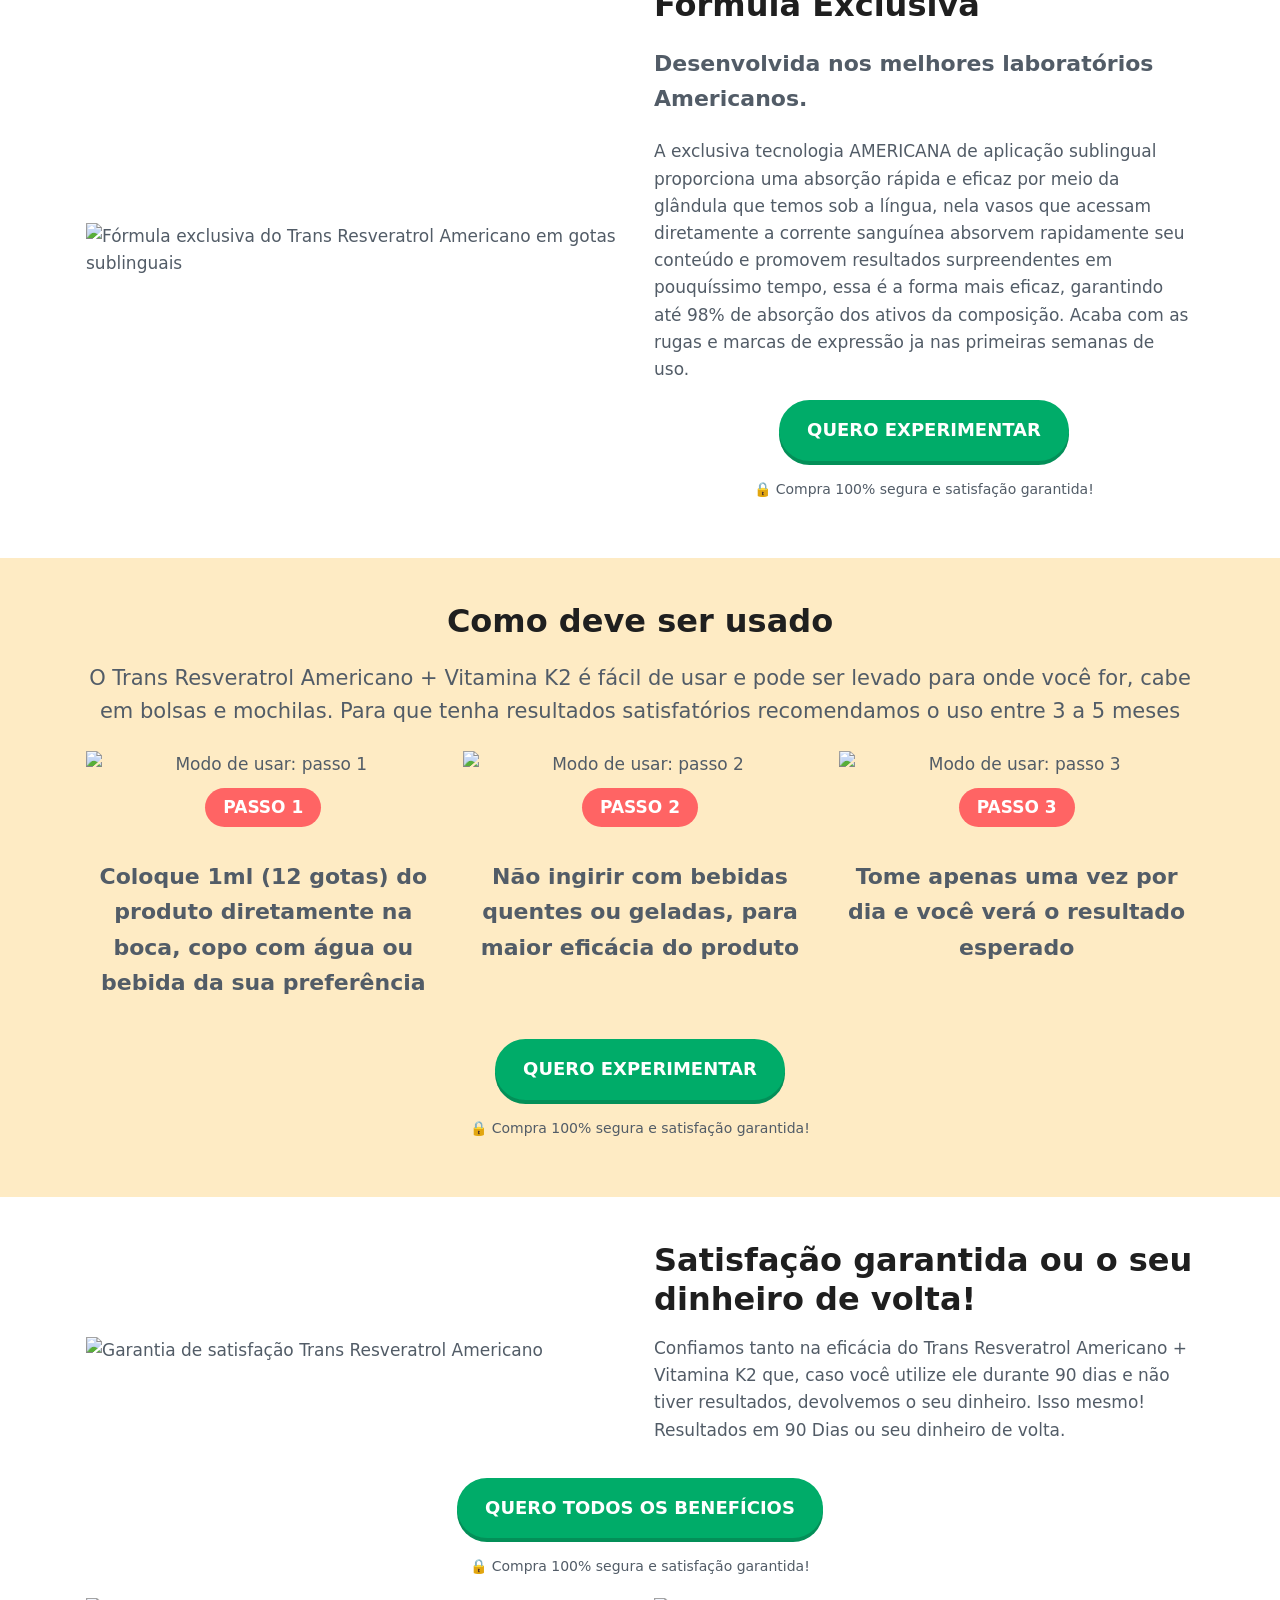
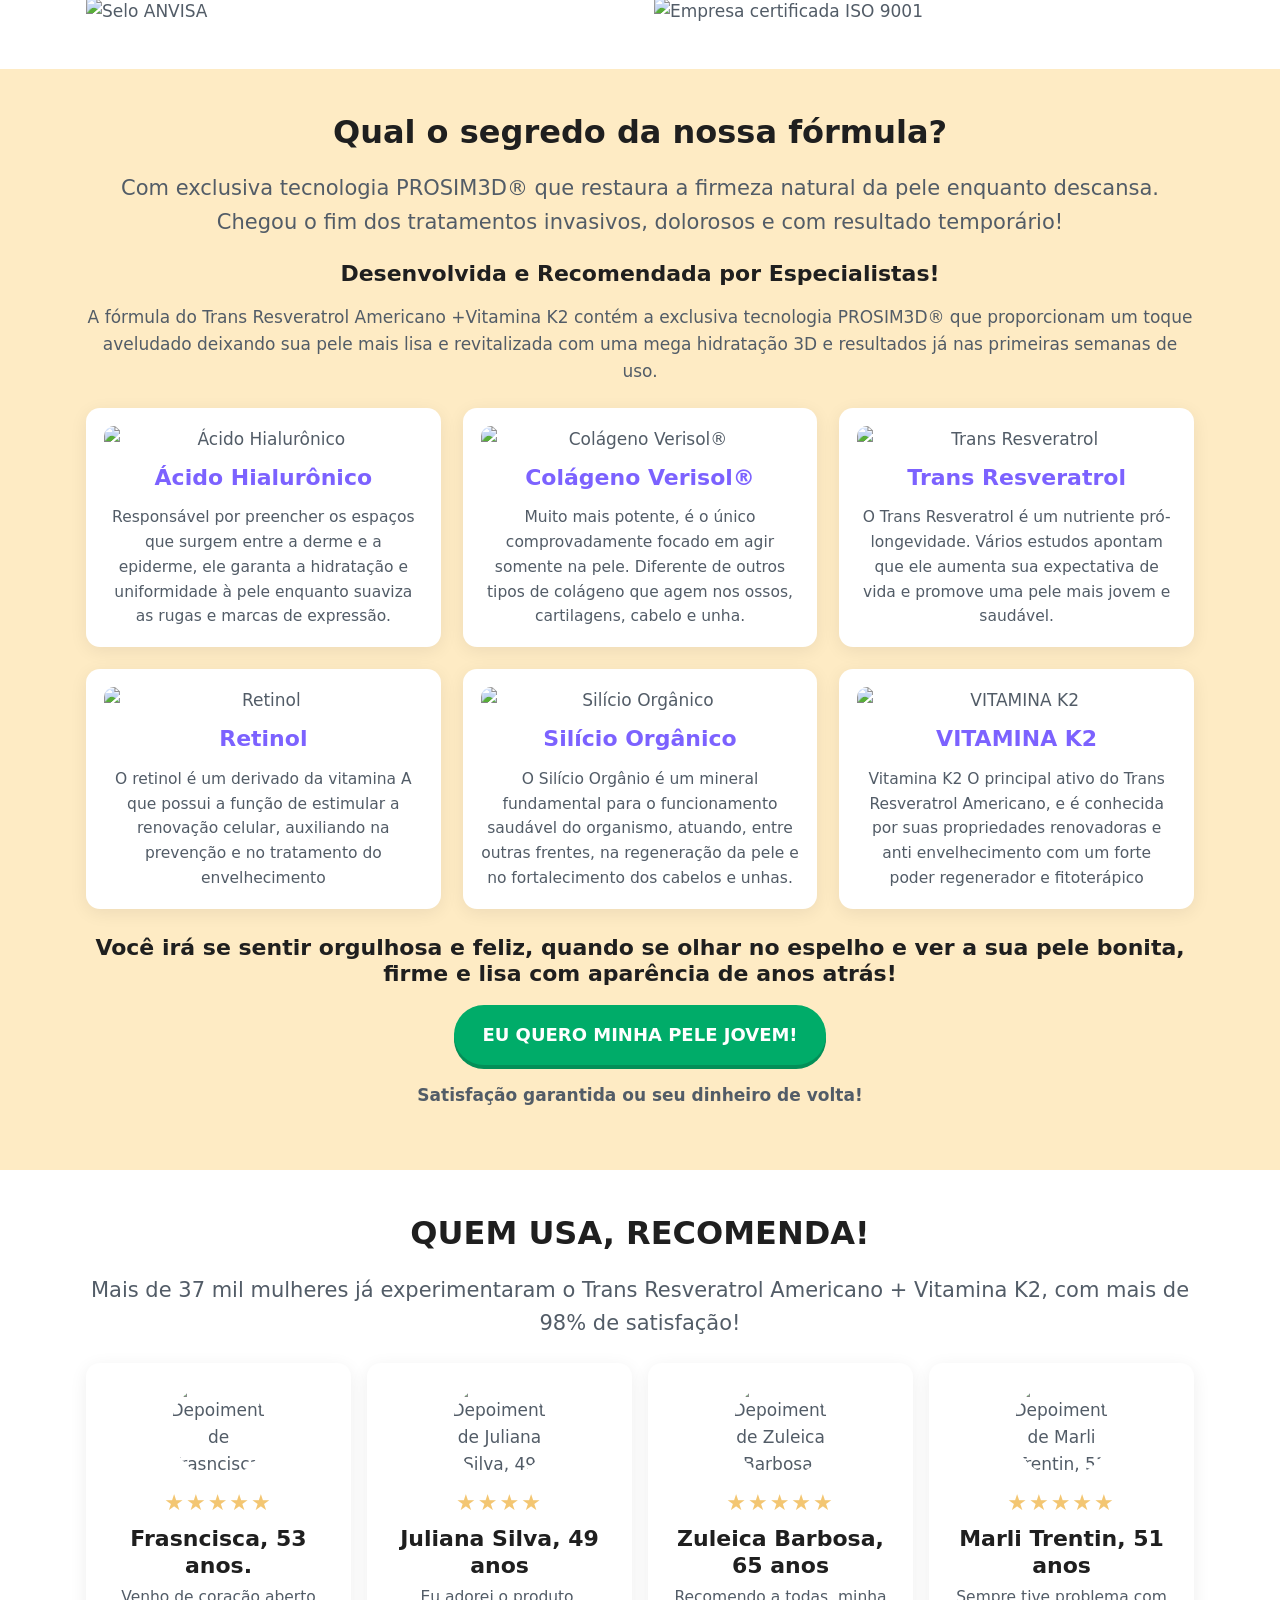
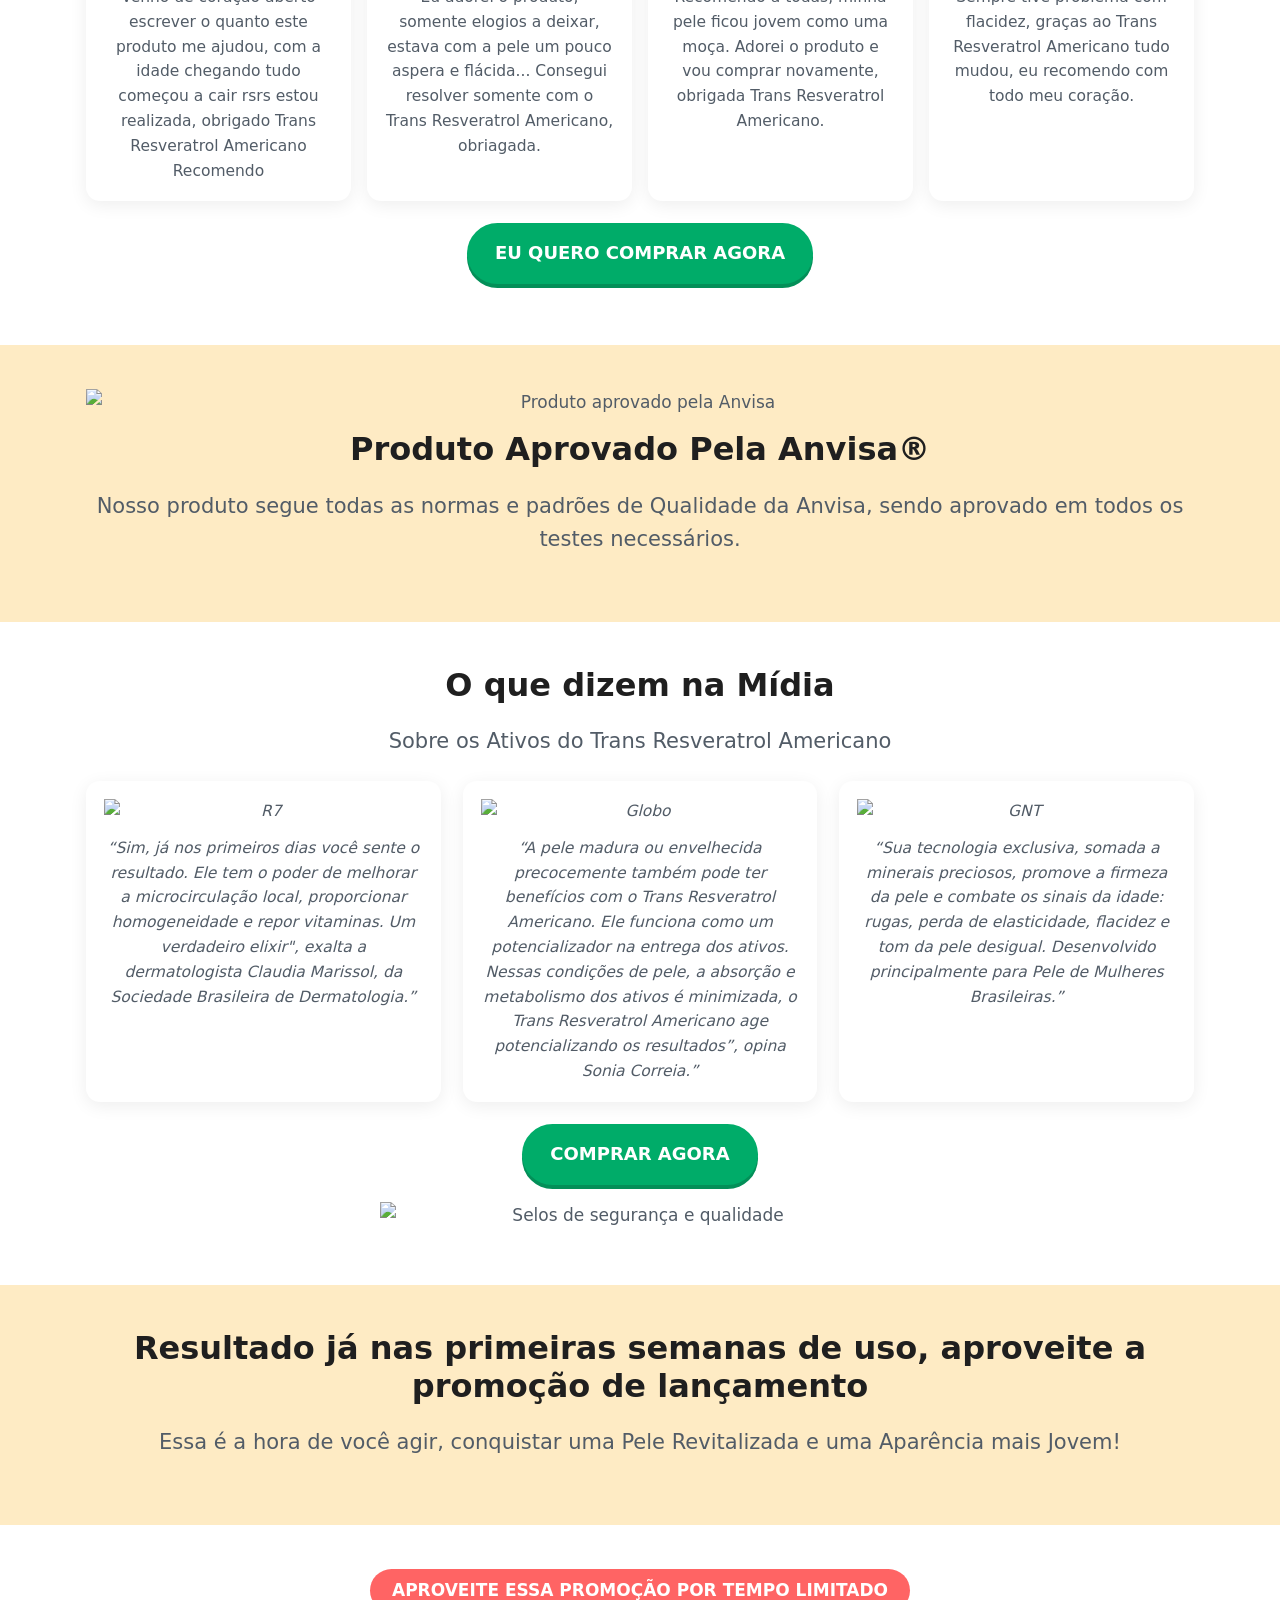
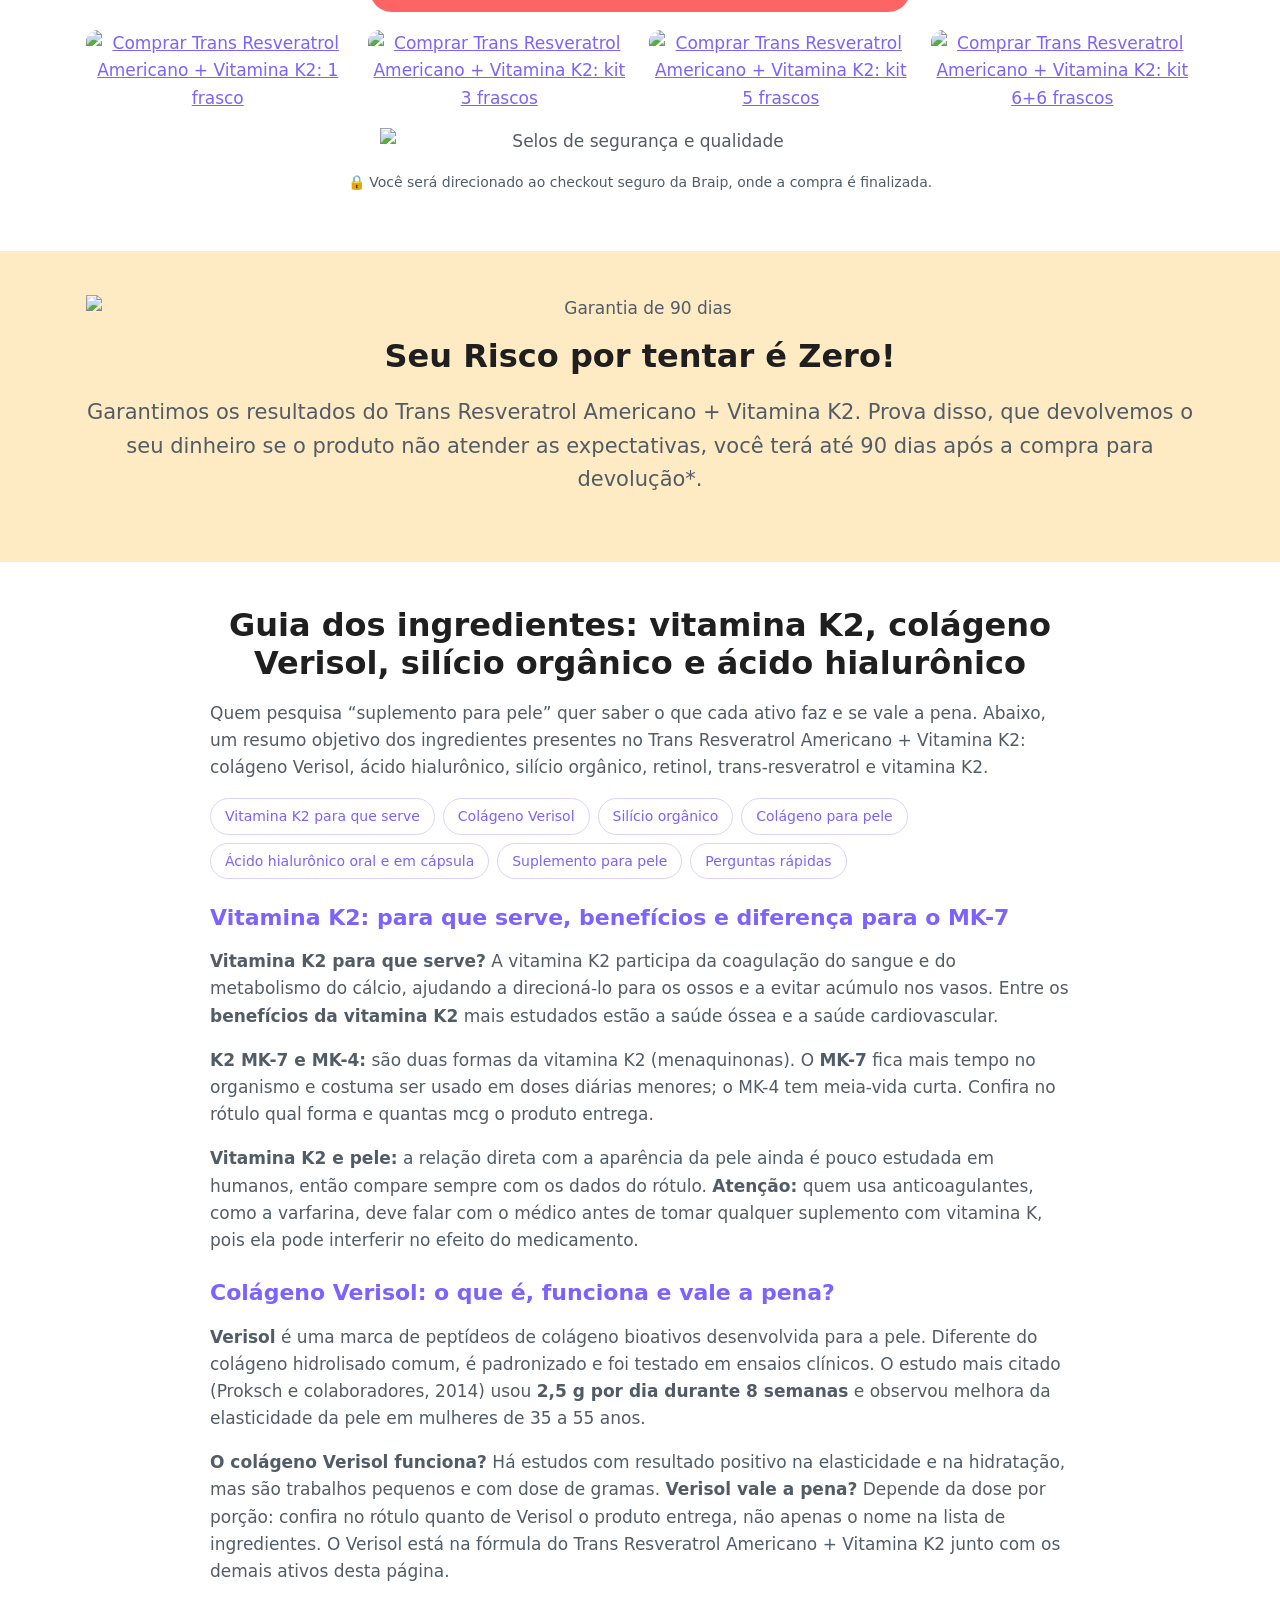
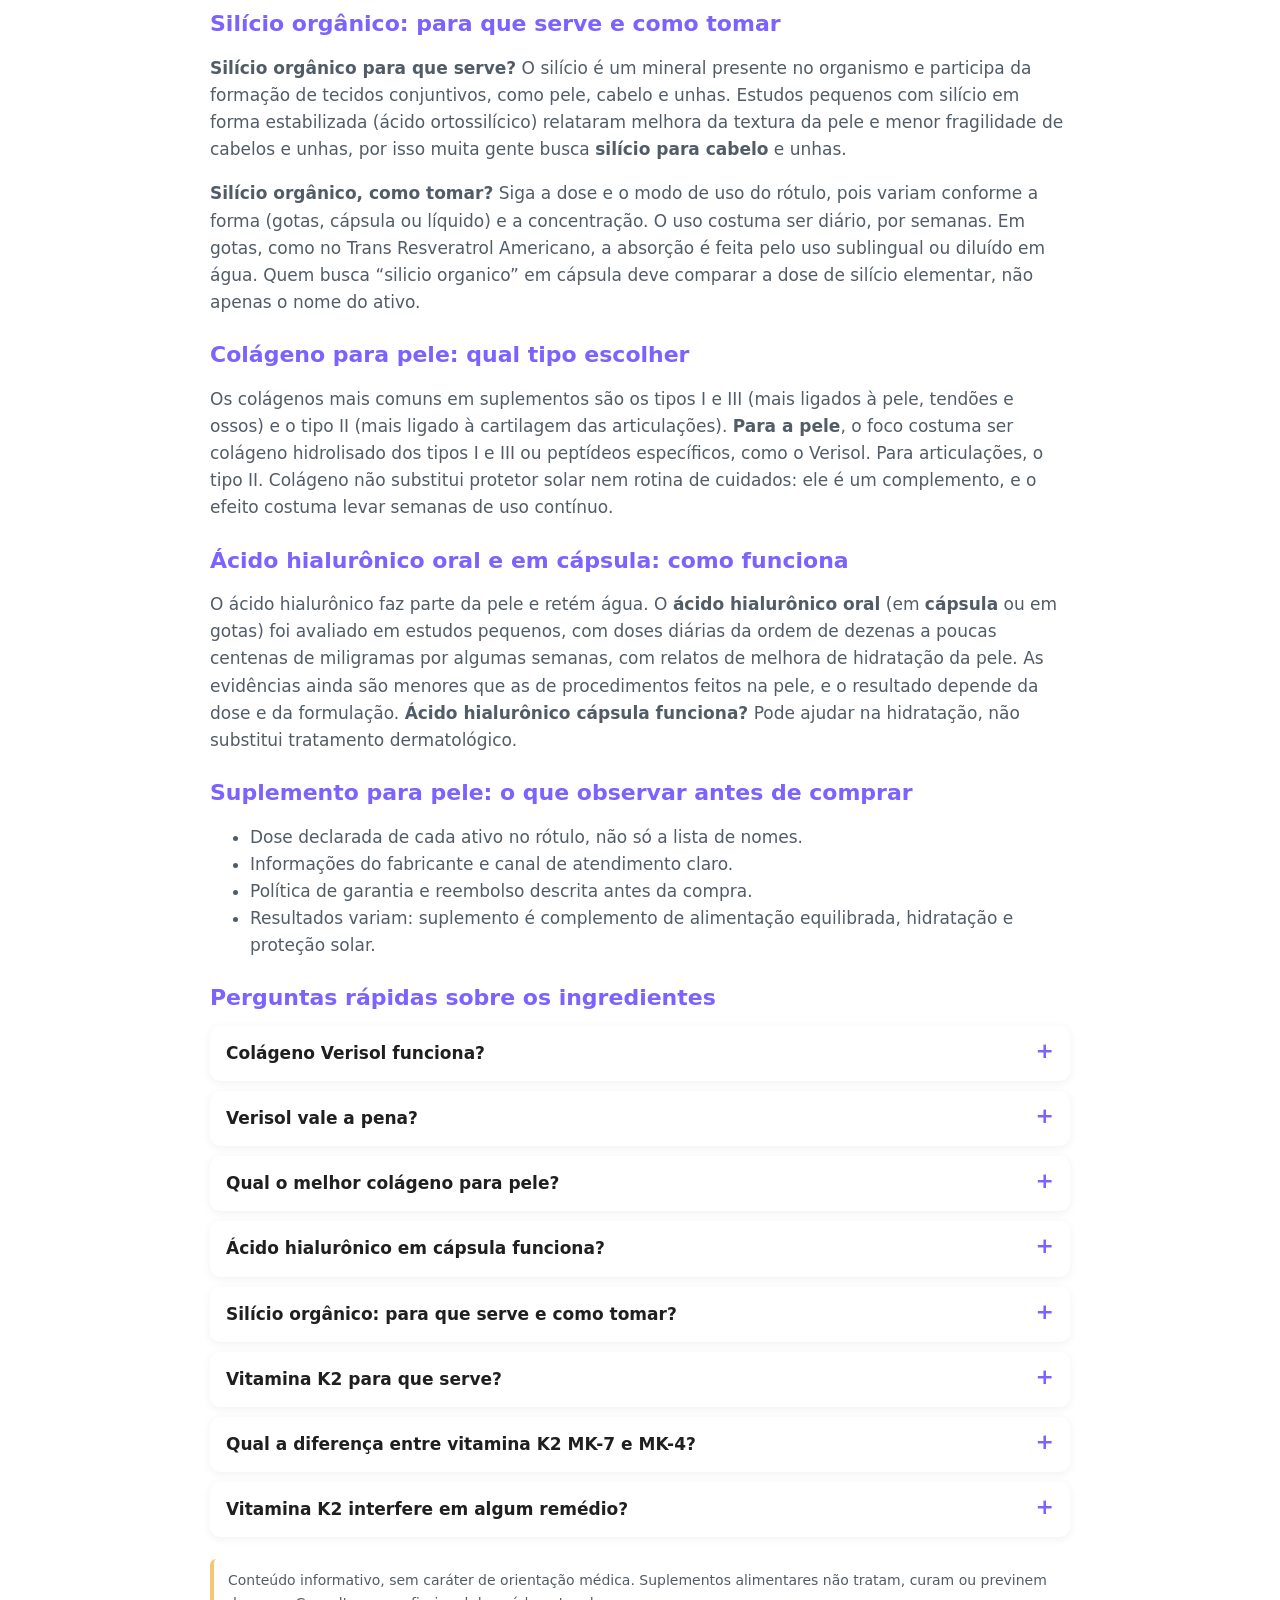
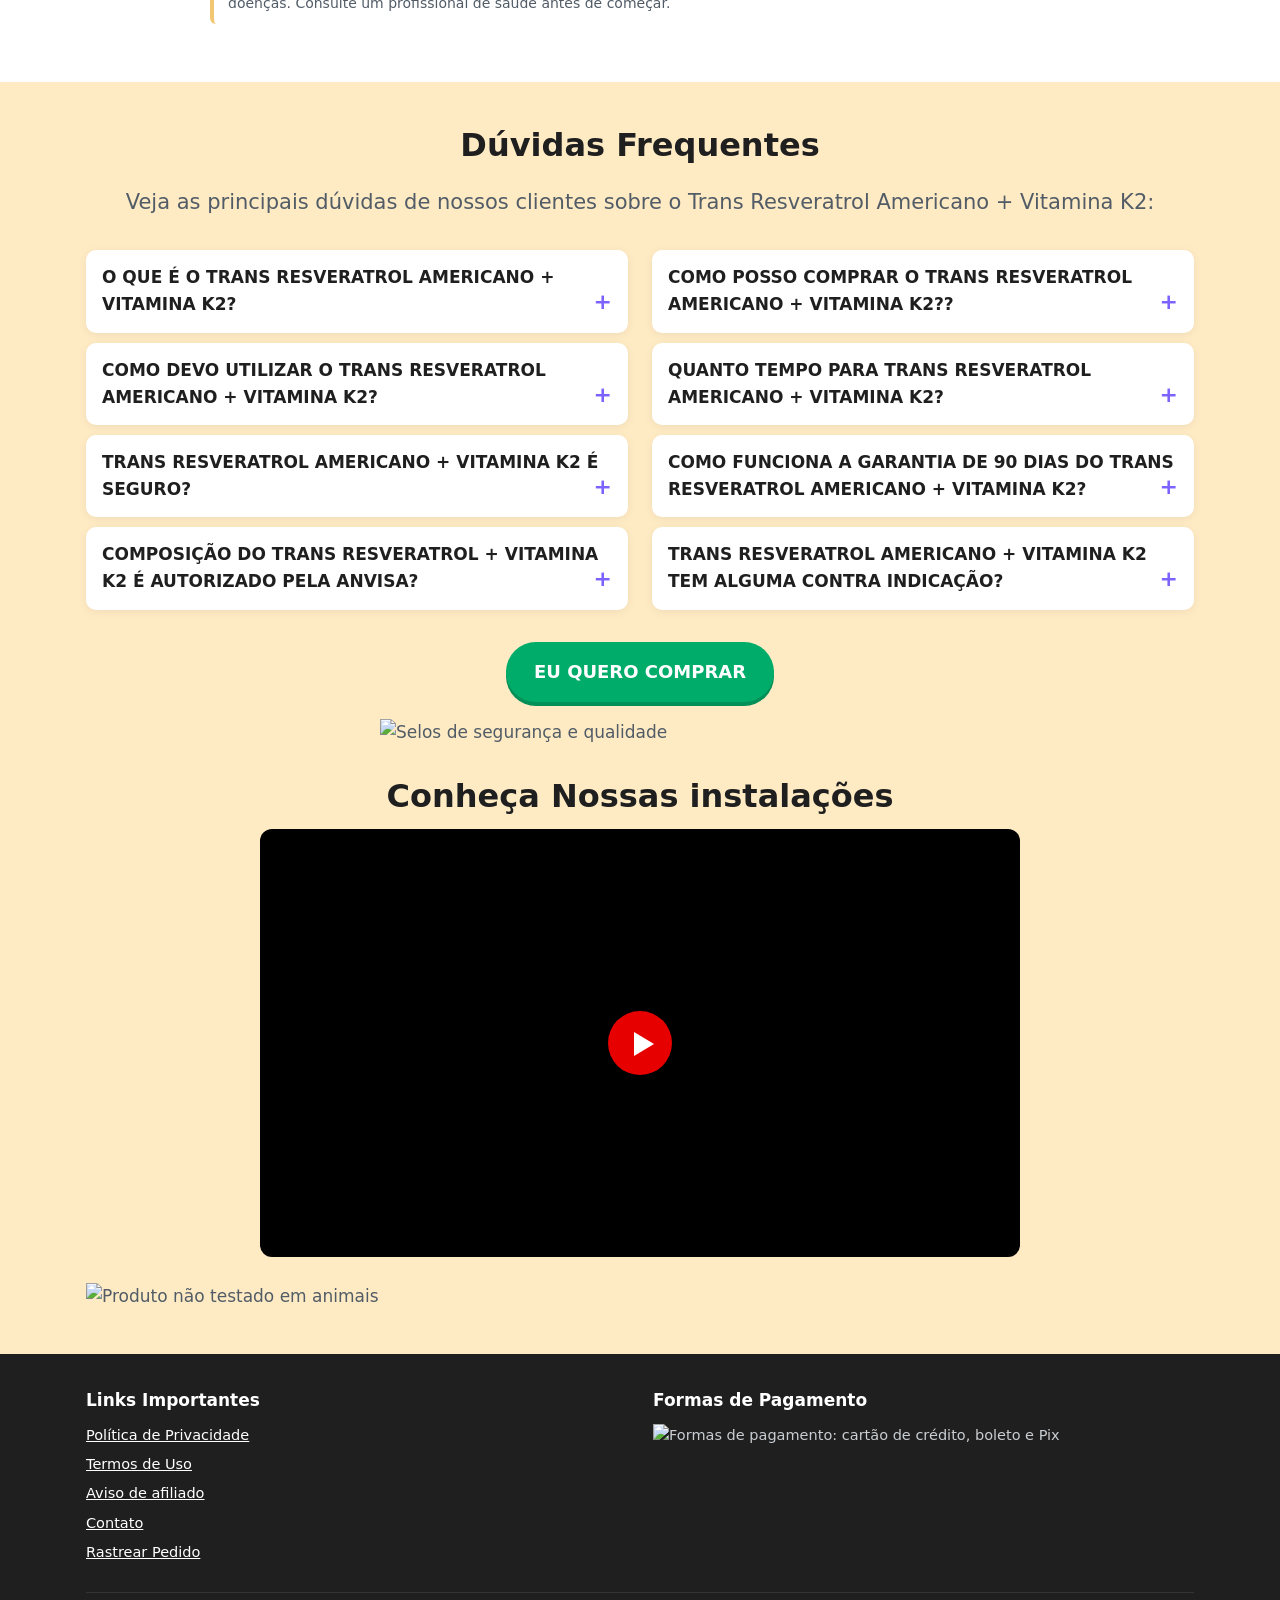
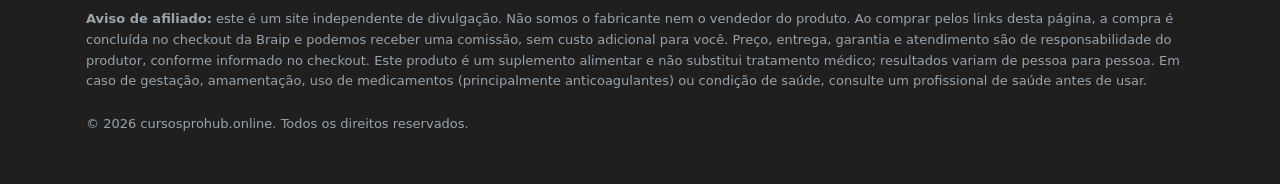
==== commit ed314795: "SEO: K2 e silício reescritos com termos do Planejador Co-Authored-By: Claude Sonnet 5.5 <noreply@ant" ====
--- a/index.html
+++ b/index.html
@@ -33,7 +33,7 @@
 <section class="sec center"><div class="wrap">
 <h1>Veja o poder do Trans Resveratrol Americano + Vitamina K2 na sua pele!</h1>
 <p class="sub">Um produto rico em vitaminas que traz maciez, firmeza, rejuvenescimento e hidratação profunda!</p>
-<p class="sub" style="font-size:16px">Suplemento para pele em gotas com <a href="#verisol">colágeno Verisol</a>, <a href="#hialuronico">ácido hialurônico</a>, <a href="#silicio">silício orgânico</a> e <a href="#k2">vitamina K2</a>.</p>
+<p class="sub" style="font-size:16px">Suplemento para pele em gotas com <a href="#k2">vitamina K2</a>, <a href="#verisol">colágeno Verisol</a>, <a href="#silicio">silício orgânico</a> e <a href="#hialuronico">ácido hialurônico</a>.</p>
 <div class="grid3" style="margin-top:26px">
 <div class="card"><img src="img/2024-09-bnf1.jpeg" onerror="this.onerror=null;this.src='https://trans-resveratrol.com/wp-content/uploads/2024/09/bnf1.jpeg'" alt="Rejuvenesce a pele" loading="lazy" decoding="async" ><h3>Rejuvenesce a pele</h3><p>A pele envelhece ao longo do tempo e por isso entre nossas vitaminas temos o ácido ascórbico, importante para diminuição dos radicais livres que ocasionam o envelhecimento.</p></div>
 <div class="card"><img src="img/2024-09-bnf2-2.jpeg" onerror="this.onerror=null;this.src='https://trans-resveratrol.com/wp-content/uploads/2024/09/bnf2-2.jpeg'" alt="Acaba com a Oleosidade" loading="lazy" decoding="async" ><h3>Acaba com a Oleosidade</h3><p>Sua composição contém substâncias que controlam a produção sebácea, deixando a pele hidratada, iluminada naturalmente e com toque aveludado.</p></div>
@@ -133,25 +133,28 @@
 <section class="sec sec--creme center"><div class="wrap"><img src="img/2024-09-90-dias.jpg" onerror="this.onerror=null;this.src='https://trans-resveratrol.com/wp-content/uploads/2024/09/90-dias.jpg'" alt="Garantia de 90 dias" loading="lazy" decoding="async" style="margin:0 auto 14px"><h2>Seu Risco por tentar é Zero!</h2>
 <p class="sub">Garantimos os resultados do Trans Resveratrol Americano + Vitamina K2. Prova disso, que devolvemos o seu dinheiro se o produto não atender as expectativas, você terá até 90 dias após a compra para devolução*.</p></div></section>
 <section class="sec" id="guia"><div class="wrap"><div class="guia">
-<h2 class="center">Guia dos ingredientes: colágeno Verisol, ácido hialurônico, silício orgânico e vitamina K2</h2>
+<h2 class="center">Guia dos ingredientes: vitamina K2, colágeno Verisol, silício orgânico e ácido hialurônico</h2>
 <p>Quem pesquisa “suplemento para pele” quer saber o que cada ativo faz e se vale a pena. Abaixo, um resumo objetivo dos ingredientes presentes no Trans Resveratrol Americano + Vitamina K2: colágeno Verisol, ácido hialurônico, silício orgânico, retinol, trans-resveratrol e vitamina K2.</p>
-<ul class="toc"><li><a href="#verisol">Colágeno Verisol</a></li><li><a href="#colageno-pele">Colágeno para pele</a></li><li><a href="#hialuronico">Ácido hialurônico oral e em cápsula</a></li><li><a href="#silicio">Silício orgânico</a></li><li><a href="#k2">Vitamina K2</a></li><li><a href="#suplemento-pele">Suplemento para pele</a></li><li><a href="#perguntas">Perguntas rápidas</a></li></ul>
+<ul class="toc"><li><a href="#k2">Vitamina K2 para que serve</a></li><li><a href="#verisol">Colágeno Verisol</a></li><li><a href="#silicio">Silício orgânico</a></li><li><a href="#colageno-pele">Colágeno para pele</a></li><li><a href="#hialuronico">Ácido hialurônico oral e em cápsula</a></li><li><a href="#suplemento-pele">Suplemento para pele</a></li><li><a href="#perguntas">Perguntas rápidas</a></li></ul>
+
+<h3 id="k2">Vitamina K2: para que serve, benefícios e diferença para o MK-7</h3>
+<p><strong>Vitamina K2 para que serve?</strong> A vitamina K2 participa da coagulação do sangue e do metabolismo do cálcio, ajudando a direcioná-lo para os ossos e a evitar acúmulo nos vasos. Entre os <strong>benefícios da vitamina K2</strong> mais estudados estão a saúde óssea e a saúde cardiovascular.</p>
+<p><strong>K2 MK-7 e MK-4:</strong> são duas formas da vitamina K2 (menaquinonas). O <strong>MK-7</strong> fica mais tempo no organismo e costuma ser usado em doses diárias menores; o MK-4 tem meia-vida curta. Confira no rótulo qual forma e quantas mcg o produto entrega.</p>
+<p><strong>Vitamina K2 e pele:</strong> a relação direta com a aparência da pele ainda é pouco estudada em humanos, então compare sempre com os dados do rótulo. <strong>Atenção:</strong> quem usa anticoagulantes, como a varfarina, deve falar com o médico antes de tomar qualquer suplemento com vitamina K, pois ela pode interferir no efeito do medicamento.</p>
 
 <h3 id="verisol">Colágeno Verisol: o que é, funciona e vale a pena?</h3>
 <p><strong>Verisol</strong> é uma marca de peptídeos de colágeno bioativos desenvolvida para a pele. Diferente do colágeno hidrolisado comum, é padronizado e foi testado em ensaios clínicos. O estudo mais citado (Proksch e colaboradores, 2014) usou <strong>2,5 g por dia durante 8 semanas</strong> e observou melhora da elasticidade da pele em mulheres de 35 a 55 anos.</p>
 <p><strong>O colágeno Verisol funciona?</strong> Há estudos com resultado positivo na elasticidade e na hidratação, mas são trabalhos pequenos e com dose de gramas. <strong>Verisol vale a pena?</strong> Depende da dose por porção: confira no rótulo quanto de Verisol o produto entrega, não apenas o nome na lista de ingredientes. O Verisol está na fórmula do Trans Resveratrol Americano + Vitamina K2 junto com os demais ativos desta página.</p>
 
+<h3 id="silicio">Silício orgânico: para que serve e como tomar</h3>
+<p><strong>Silício orgânico para que serve?</strong> O silício é um mineral presente no organismo e participa da formação de tecidos conjuntivos, como pele, cabelo e unhas. Estudos pequenos com silício em forma estabilizada (ácido ortossilícico) relataram melhora da textura da pele e menor fragilidade de cabelos e unhas, por isso muita gente busca <strong>silício para cabelo</strong> e unhas.</p>
+<p><strong>Silício orgânico, como tomar?</strong> Siga a dose e o modo de uso do rótulo, pois variam conforme a forma (gotas, cápsula ou líquido) e a concentração. O uso costuma ser diário, por semanas. Em gotas, como no Trans Resveratrol Americano, a absorção é feita pelo uso sublingual ou diluído em água. Quem busca “silicio organico” em cápsula deve comparar a dose de silício elementar, não apenas o nome do ativo.</p>
+
 <h3 id="colageno-pele">Colágeno para pele: qual tipo escolher</h3>
 <p>Os colágenos mais comuns em suplementos são os tipos I e III (mais ligados à pele, tendões e ossos) e o tipo II (mais ligado à cartilagem das articulações). <strong>Para a pele</strong>, o foco costuma ser colágeno hidrolisado dos tipos I e III ou peptídeos específicos, como o Verisol. Para articulações, o tipo II. Colágeno não substitui protetor solar nem rotina de cuidados: ele é um complemento, e o efeito costuma levar semanas de uso contínuo.</p>
 
 <h3 id="hialuronico">Ácido hialurônico oral e em cápsula: como funciona</h3>
 <p>O ácido hialurônico faz parte da pele e retém água. O <strong>ácido hialurônico oral</strong> (em <strong>cápsula</strong> ou em gotas) foi avaliado em estudos pequenos, com doses diárias da ordem de dezenas a poucas centenas de miligramas por algumas semanas, com relatos de melhora de hidratação da pele. As evidências ainda são menores que as de procedimentos feitos na pele, e o resultado depende da dose e da formulação. <strong>Ácido hialurônico cápsula funciona?</strong> Pode ajudar na hidratação, não substitui tratamento dermatológico.</p>
-
-<h3 id="silicio">Silício orgânico para pele, cabelo e unhas</h3>
-<p>O <strong>silício orgânico</strong> é um mineral presente no organismo e participa da formação de tecidos conjuntivos. Estudos pequenos com silício em forma estabilizada (ácido ortossilícico) relataram melhora da textura da pele e menor fragilidade de cabelos e unhas. <strong>Silício orgânico para que serve?</strong> Para dar suporte à pele, aos cabelos e às unhas. <strong>Silício orgânico, como tomar?</strong> Siga a orientação do rótulo, pois a dose varia conforme a forma e a concentração. Em gotas, como no Trans Resveratrol Americano, o uso é diário.</p>
-
-<h3 id="k2">Vitamina K2: para que serve e relação com a pele</h3>
-<p>A <strong>vitamina K2</strong> (como a menaquinona-7, ou MK-7) participa da coagulação e do metabolismo do cálcio nos ossos e nos vasos. A relação direta com a aparência da pele ainda é pouco estudada em humanos, então trate a promessa de “K2 para a pele” com cautela e compare com os dados do rótulo. <strong>Atenção:</strong> quem usa anticoagulantes, como a varfarina, deve falar com o médico antes de tomar qualquer suplemento com vitamina K, pois ela pode interferir no efeito do medicamento.</p>
 
 <h3 id="suplemento-pele">Suplemento para pele: o que observar antes de comprar</h3>
 <ul>
@@ -166,7 +169,9 @@
 <details><summary>Verisol vale a pena?</summary><div><p>Vale quando o rótulo informa a dose por porção e ela é compatível com a usada nos estudos. Compare antes de escolher.</p></div></details>
 <details><summary>Qual o melhor colágeno para pele?</summary><div><p>Em geral, colágeno hidrolisado dos tipos I e III ou peptídeos específicos para a pele, como o Verisol.</p></div></details>
 <details><summary>Ácido hialurônico em cápsula funciona?</summary><div><p>Estudos pequenos mostram melhora de hidratação da pele com o uso oral por algumas semanas. Não substitui procedimentos nem acompanhamento dermatológico.</p></div></details>
-<details><summary>Silício orgânico: como tomar?</summary><div><p>Siga a dose e o modo de uso do rótulo do produto. Em geral é uso diário, por semanas.</p></div></details>
+<details><summary>Silício orgânico: para que serve e como tomar?</summary><div><p>Serve como suporte para pele, cabelo e unhas. Siga a dose e o modo de uso do rótulo do produto; em geral é uso diário, por semanas.</p></div></details>
+<details><summary>Vitamina K2 para que serve?</summary><div><p>Participa da coagulação e do metabolismo do cálcio nos ossos e nos vasos. A relação com a pele ainda é pouco estudada.</p></div></details>
+<details><summary>Qual a diferença entre vitamina K2 MK-7 e MK-4?</summary><div><p>São duas formas da K2. O MK-7 permanece mais tempo no organismo; o MK-4 tem meia-vida curta. Confira no rótulo qual forma o produto traz.</p></div></details>
 <details><summary>Vitamina K2 interfere em algum remédio?</summary><div><p>Sim, pode interferir em anticoagulantes como a varfarina. Converse com o médico antes de usar.</p></div></details>
 
 <p class="nota">Conteúdo informativo, sem caráter de orientação médica. Suplementos alimentares não tratam, curam ou previnem doenças. Consulte um profissional de saúde antes de começar.</p>
